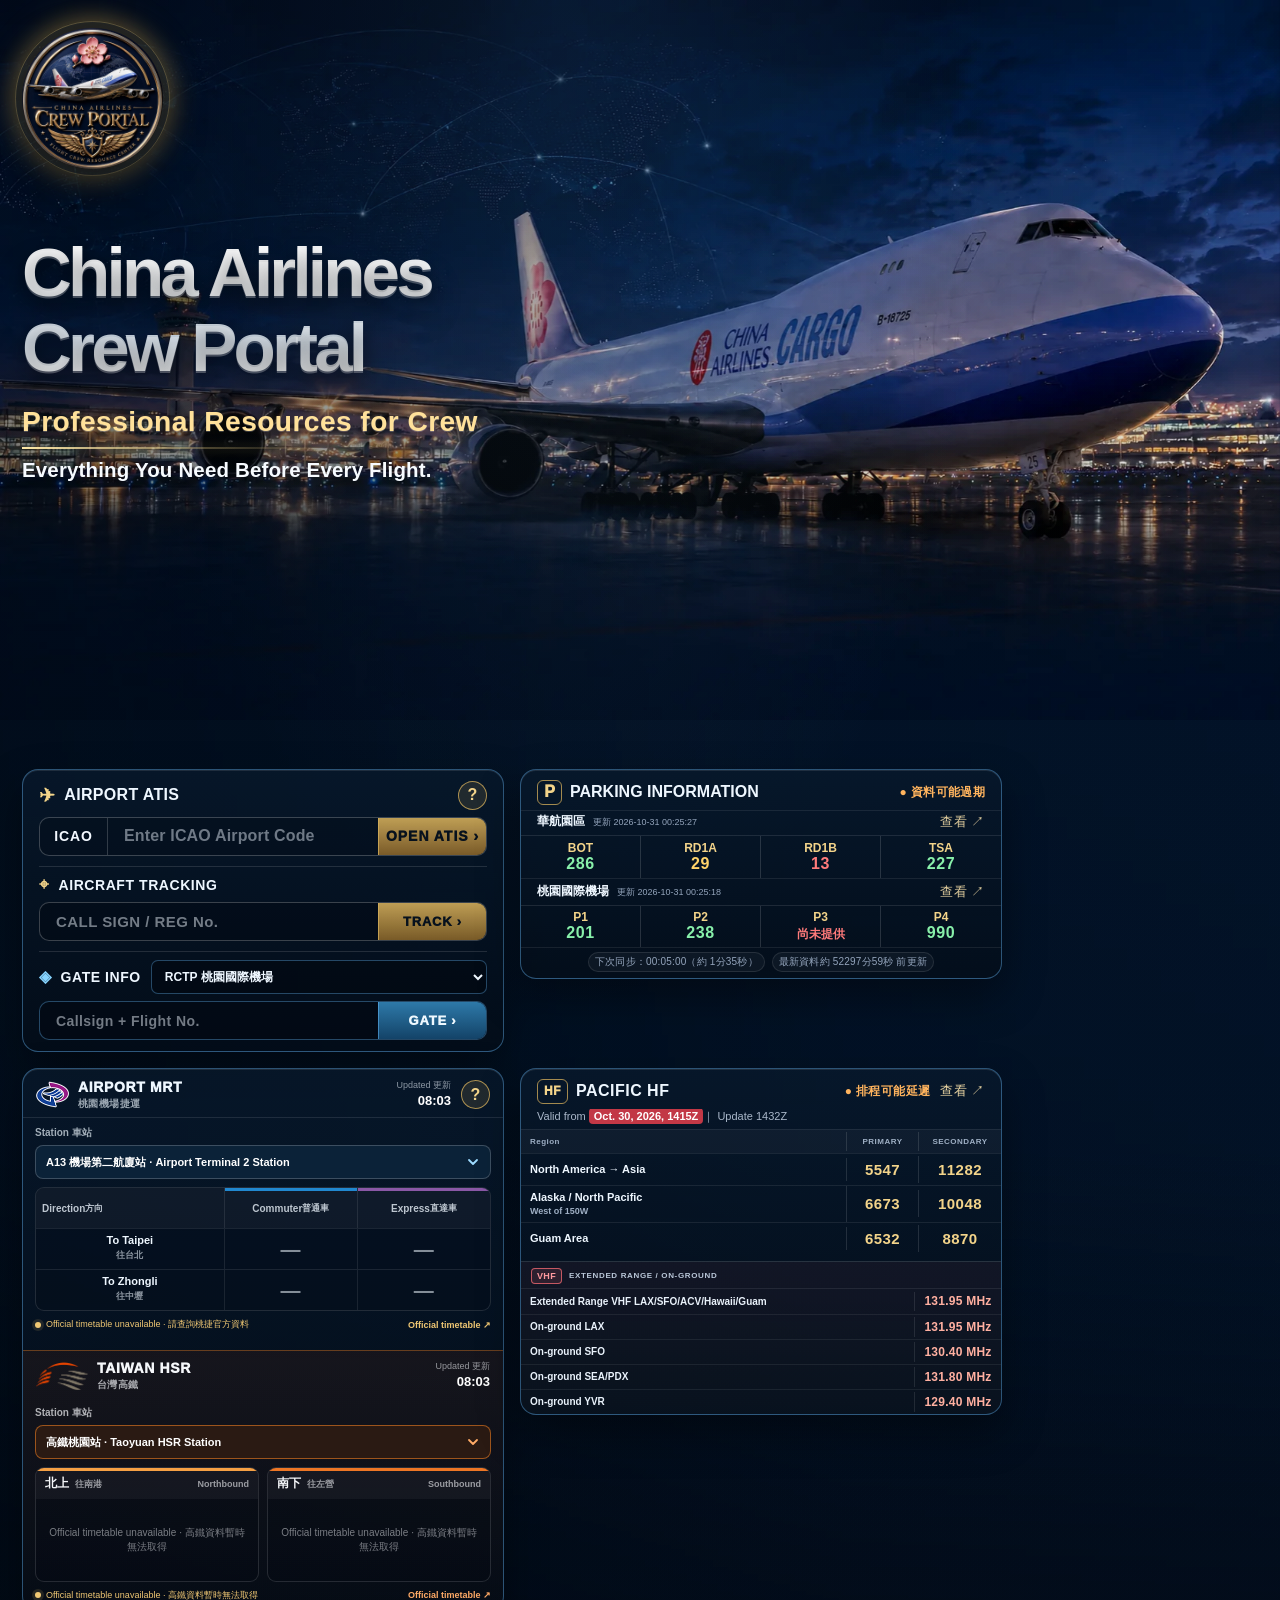
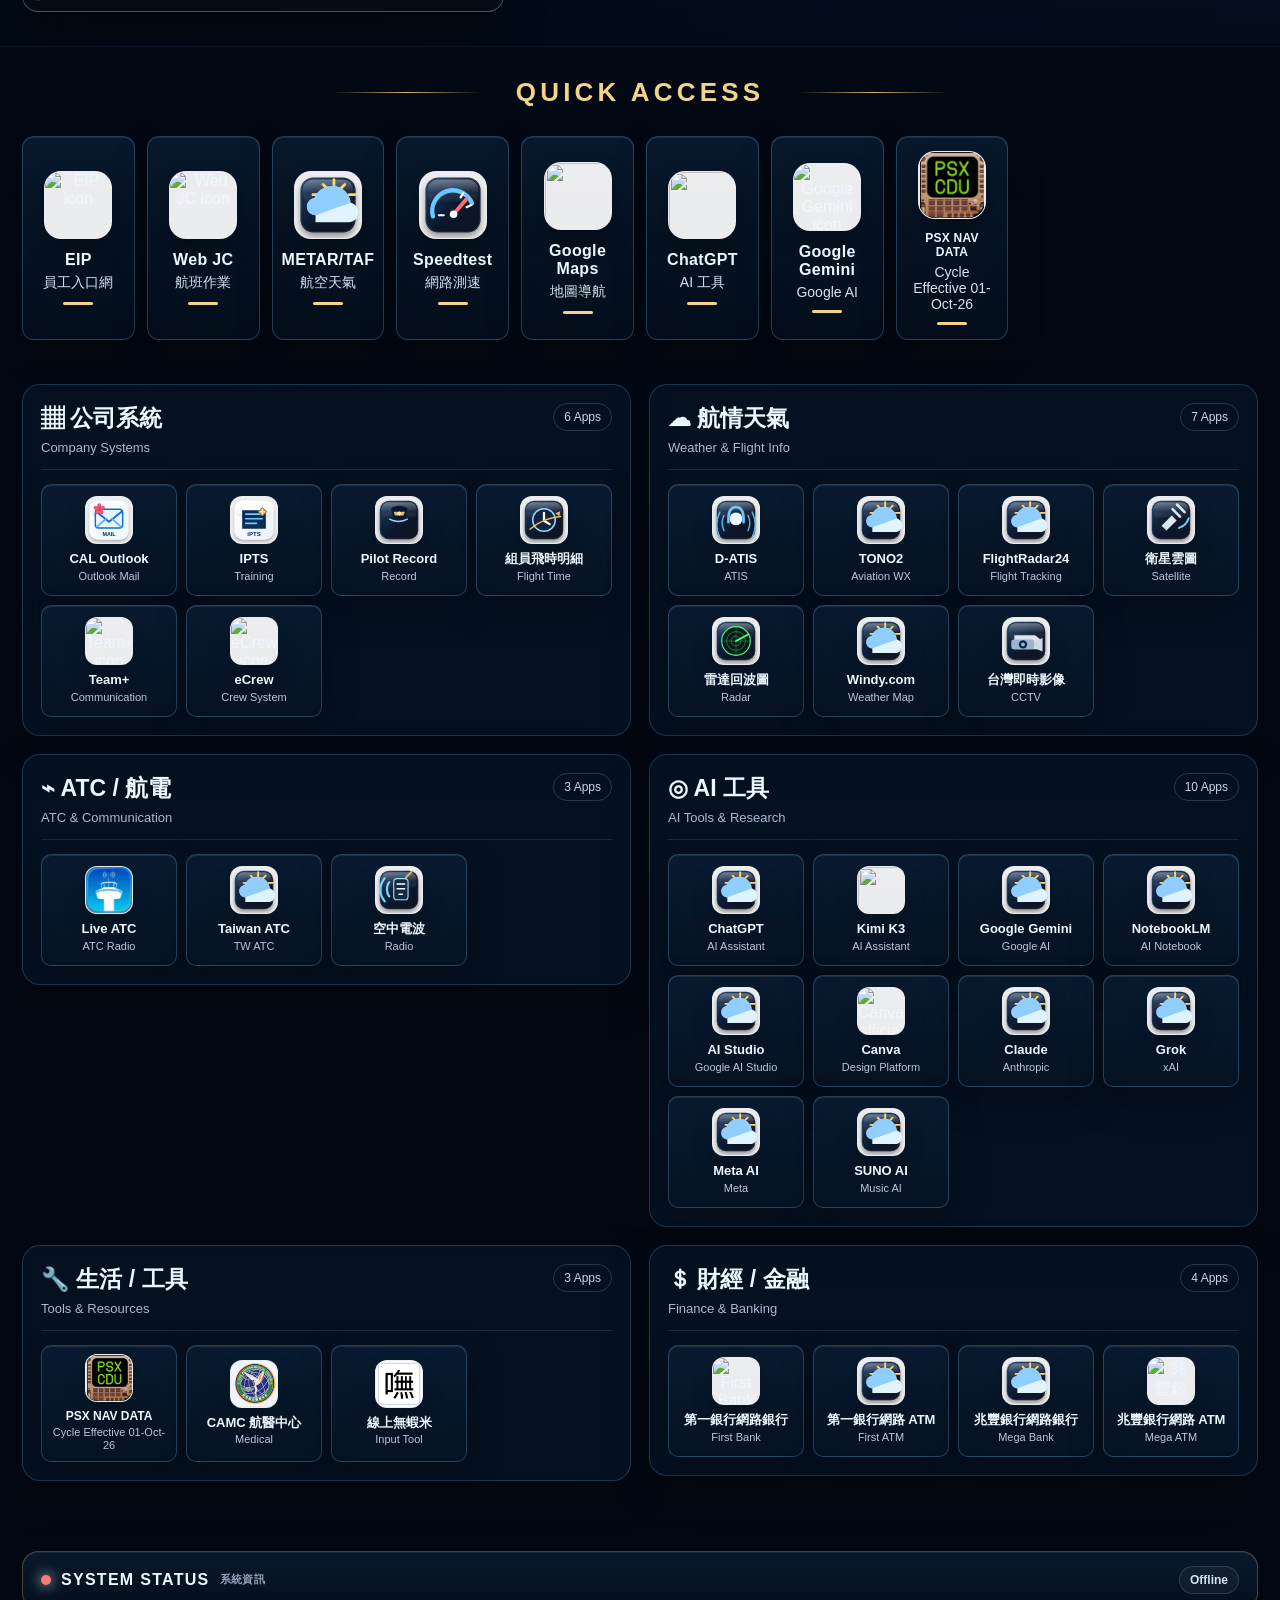
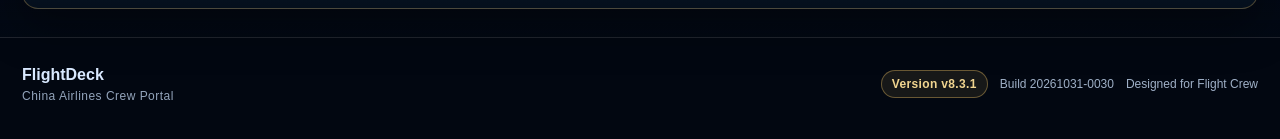
==== index.html @ d6fea17c "Restore Taoyuan passenger flight gates" ====
<!DOCTYPE html>

<html lang="zh-Hant">
<head>
<meta charset="utf-8"/>
<meta content="width=device-width, initial-scale=1.0" name="viewport"/>
<title>FlightDeck｜China Airlines Crew Portal</title>
<meta content="FlightDeck - China Airlines flight crew resource portal with quick links, ATIS access, weather, ATC, AI tools, and operational resources." name="description"/>
<link href="images/flightdeck-logo.webp" rel="icon" type="image/png"/>
<script>
  (function(){
    var style = new URLSearchParams(window.location.search).get("heroStyle");
    document.documentElement.dataset.heroStyle = ["1","2","3"].includes(style) ? style : "1";
  }());
</script>
<link href="css/style.css?v=20261031-0030" rel="stylesheet"/>
</head>
<body>
<main id="top">
<section class="hero">
<div aria-hidden="true" class="hero-stage" id="heroStage">
<img alt="" class="hero-slide is-active" decoding="async" fetchpriority="high" src="images/hero.webp?v=20261031-0030"/>
</div>
<a aria-label="China Airlines Crew Portal Home" class="hero-logo-link" href="#top">
<img alt="China Airlines Crew Portal logo" class="hero-logo" src="images/flightdeck-logo.webp"/>
</a>
<div class="shell hero-grid">
<div class="hero-copy">
<h1>China Airlines<br/>Crew Portal</h1>
<div class="gold-line">Professional Resources for Crew</div>
<div class="hero-sub">Everything You Need Before Every Flight.</div>
</div>
<div class="ops-row">
<section aria-label="Airport ATIS quick open" class="glass-panel atis-panel">
<div class="panel-title"><span class="pict">✈</span><span>AIRPORT ATIS</span><button aria-controls="panelHelpDialog" aria-label="Airport ATIS 使用說明 / Help" class="panel-help-button" data-help-panel="atis" title="使用說明 / Help" type="button">?</button></div>
<form class="atis-form" id="atisForm">
<div class="icao-label">ICAO</div>
<input aria-label="ICAO airport code" autocomplete="off" id="atisInput" maxlength="4" placeholder="Enter ICAO Airport Code" type="text"/>
<button class="atis-button" type="submit">OPEN ATIS ›</button>
</form>
<div aria-live="polite" id="atisStatus" role="status"></div>
</section>
<section aria-label="Parking Information" class="glass-panel parking-panel">
<div class="parking-head">
  <div class="parking-title"><span class="parking-icon">P</span><span>PARKING INFORMATION</span></div>
  <div class="parking-meta"><span class="parking-status-dot" id="parkingStatus">● 同步資料</span></div>
</div>
<div class="parking-source-row">
  <div class="parking-source-label"><span>華航園區</span><small>更新 <span id="parkingUpdateTime">--</span></small></div>
  <a class="parking-open" href="http://1.34.202.50:9130/huahang_spaces.html" rel="noopener noreferrer" target="_blank">查看 ↗</a>
</div>
<div class="parking-grid crew-parking-grid"><div class="parking-cell"><b>BOT</b><strong id="parkingBOT">--</strong></div><div class="parking-cell"><b>RD1A</b><strong id="parkingRD1A">--</strong></div><div class="parking-cell"><b>RD1B</b><strong id="parkingRD1B">--</strong></div><div class="parking-cell"><b>TSA</b><strong id="parkingTSA">--</strong></div></div>
<div class="parking-source-row airport-source-row">
  <div class="parking-source-label"><span>桃園國際機場</span><small>更新 <span id="airportParkingUpdateTime">--</span></small></div>
  <a class="parking-open" href="https://www.taoyuan-airport.com/parking" rel="noopener noreferrer" target="_blank">查看 ↗</a>
</div>
<div class="parking-grid airport-parking-grid">
  <div class="parking-cell"><b>P1</b><strong id="parkingP1">--</strong></div>
  <div class="parking-cell"><b>P2</b><strong id="parkingP2">--</strong></div>
  <div class="parking-cell"><b>P4</b><strong id="parkingP4">--</strong></div>
  <div class="parking-cell parking-note-cell"><b>P3</b><strong id="parkingP3">未提供</strong></div>
</div>
<div class="parking-sync-meta"><span id="parkingNextUpdate">下次同步：--</span><span id="parkingAge">資料年齡：--</span></div>
</section>
<section aria-label="Airport MRT" class="glass-panel mrt-panel">
<div class="mrt-head">
  <div class="mrt-title"><img alt="桃園機場捷運 Logo" class="mrt-mark" src="images/airport-mrt-logo.png"/><span>AIRPORT MRT<small>桃園機場捷運</small></span></div>
  <div class="mrt-head-tools"><div class="mrt-updated"><span>Updated 更新</span><strong id="mrtUpdatedTime">—</strong></div><button aria-controls="panelHelpDialog" aria-label="Airport MRT 使用說明 / Help" class="panel-help-button" data-help-panel="mrt" title="使用說明 / Help" type="button">?</button></div>
</div>
<div class="mrt-station-row">
  <label for="mrtStationSelect">Station 車站</label>
  <select id="mrtStationSelect" aria-label="Select Taoyuan Airport MRT station"></select>
</div>
<div class="mrt-table" role="table" aria-label="Next Airport MRT trains">
  <div class="mrt-row mrt-table-head" role="row">
    <span>Direction<br/><small>方向</small></span>
    <span class="mrt-commuter-head">Commuter<br/><small>普通車</small></span>
    <span class="mrt-express-head">Express<br/><small>直達車</small></span>
  </div>
  <div class="mrt-row" role="row">
    <b>To Taipei<small>往台北</small></b>
    <strong class="mrt-time commuter" id="mrtTaipeiCommuter">--:--</strong>
    <strong class="mrt-time express" id="mrtTaipeiExpress">--:--</strong>
  </div>
  <div class="mrt-row" role="row">
    <b>To Zhongli<small>往中壢</small></b>
    <strong class="mrt-time commuter" id="mrtZhongliCommuter">--:--</strong>
    <strong class="mrt-time express" id="mrtZhongliExpress">--:--</strong>
  </div>
</div>
<div class="mrt-foot"><span id="mrtStatus">Times based on official timetable.</span><a id="mrtOfficialLink" href="https://www.tymetro.com.tw/tymetro-new/en/_pages/travel-guide/timetable-A13" target="_blank" rel="noopener noreferrer">Official timetable ↗</a></div>
<section aria-label="Taiwan High Speed Rail" class="hsr-section">
<div class="hsr-head">
  <div class="hsr-title"><img alt="台灣高鐵 Logo" class="hsr-logo" src="images/taiwan-hsr-logo.png"/><span>TAIWAN HSR<small>台灣高鐵</small></span></div>
  <div class="hsr-updated"><span>Updated 更新</span><strong id="hsrUpdatedTime">—</strong></div>
</div>
<div class="hsr-station-row">
  <label for="hsrStationSelect">Station 車站</label>
  <select id="hsrStationSelect" aria-label="Select Taiwan High Speed Rail station"></select>
</div>
<div class="hsr-direction-grid">
  <section class="hsr-direction-card" aria-label="Northbound trains">
    <div class="hsr-direction-head northbound"><span>北上 <small>往南港</small></span><small>Northbound</small></div>
    <div class="hsr-train-list" id="hsrNorthboundList"></div>
  </section>
  <section class="hsr-direction-card" aria-label="Southbound trains">
    <div class="hsr-direction-head southbound"><span>南下 <small>往左營</small></span><small>Southbound</small></div>
    <div class="hsr-train-list" id="hsrSouthboundList"></div>
  </section>
</div>
<div aria-live="polite" class="hsr-stop-details" id="hsrStopDetails" hidden></div>
<div class="hsr-foot"><span id="hsrStatus">Official timetable · 高鐵官方資料</span><a href="https://www.thsrc.com.tw/ArticleContent/a3b630bb-1066-4352-a1ef-58c7b4e8ef7c" target="_blank" rel="noopener noreferrer">Official timetable ↗</a></div>
</section>
</section>
<section aria-label="Pacific HF 頻率" class="glass-panel arinc-panel">
<div class="arinc-head">
  <div class="arinc-title"><span class="arinc-icon">HF</span><span>PACIFIC HF</span></div>
  <div class="arinc-meta"><span class="arinc-status-dot" id="arincStatus">● 同步資料</span><a class="arinc-open" href="https://radio.arinc.net/pacific/" rel="noopener noreferrer" target="_blank">查看 ↗</a></div>
</div>
<div class="arinc-valid">Valid from <strong id="arincValidFrom">--</strong><span class="arinc-update" id="arincUpdatedAt">｜ Update --</span></div>
<div class="arinc-table" role="table" aria-label="Pacific HF frequency assignments">
  <div class="arinc-row arinc-table-head" role="row"><span>Region</span><span>PRIMARY</span><span>SECONDARY</span></div>
  <div class="arinc-row" role="row"><b>North America → Asia</b><strong id="arincNorthAmericaPrimary">--</strong><strong id="arincNorthAmericaSecondary">--</strong></div>
  <div class="arinc-row" role="row"><b>Alaska / North Pacific<br/><small>West of 150W</small></b><strong id="arincAlaskaPrimary">--</strong><strong id="arincAlaskaSecondary">--</strong></div>
  <div class="arinc-row" role="row"><b>Guam Area</b><strong id="arincGuamPrimary">--</strong><strong id="arincGuamSecondary">--</strong></div>
</div>
<div class="vhf-block" aria-label="VHF frequency assignments">
  <div class="vhf-block-head"><span class="vhf-badge">VHF</span><span>EXTENDED RANGE / ON-GROUND</span></div>
  <div class="vhf-grid" role="table" aria-label="VHF frequency assignments">
    <div class="vhf-row" role="row"><b>Extended Range VHF LAX/SFO/ACV/Hawaii/Guam</b><strong>131.95 MHz</strong></div>
    <div class="vhf-row" role="row"><b>On-ground LAX</b><strong>131.95 MHz</strong></div>
    <div class="vhf-row" role="row"><b>On-ground SFO</b><strong>130.40 MHz</strong></div>
    <div class="vhf-row" role="row"><b>On-ground SEA/PDX</b><strong>131.80 MHz</strong></div>
    <div class="vhf-row" role="row"><b>On-ground YVR</b><strong>129.40 MHz</strong></div>
  </div>
</div>
</section>
</div>
</div>
</section>
<dialog aria-describedby="panelHelpDescription" aria-labelledby="panelHelpTitle" class="panel-help-dialog" id="panelHelpDialog">
  <div class="panel-help-dialog-head">
    <h2 id="panelHelpTitle">使用說明 / How to use</h2>
    <button aria-label="關閉說明 / Close" class="panel-help-close" type="button">×</button>
  </div>
  <div id="panelHelpDescription"></div>
</dialog>
<section aria-label="Quick Access" class="quick-wrap">
<div class="shell"><h2 class="section-title-center">Quick Access</h2><div class="quick-grid">
<a class="quick-card" href="https://eip.china-airlines.com" rel="noopener noreferrer" target="_blank"><img alt="EIP icon" loading="lazy" src="https://s.pilotsglobal.com/img/3/e/7/c/3/3e7c3cb762dec3f648b894cb11e7ad23.svg"/><strong>EIP</strong><span>員工入口網</span><em></em></a><a class="quick-card" href="https://hdqweb02.china-airlines.com/webjc/jcfs/jcfs32.m" rel="noopener noreferrer" target="_blank"><img alt="Web JC icon" loading="lazy" src="https://s.pilotsglobal.com/img/3/e/7/c/3/3e7c3cb762dec3f648b894cb11e7ad23.svg"/><strong>Web JC</strong><span>航班作業</span><em></em></a><a class="quick-card" href="https://aviationweather.gov/data/metar/?id=RCTP,PANC,ELLX,KORD,KDFW&amp;hours=0&amp;include_taf=yes" rel="noopener noreferrer" target="_blank"><img alt="" src="data:image/svg+xml;charset=UTF-8,%3Csvg%20xmlns%3D%22http%3A//www.w3.org/2000/svg%22%20width%3D%22128%22%20height%3D%22128%22%20viewBox%3D%220%200%20122%20122%22%3E%3Cdefs%3E%3ClinearGradient%20id%3D%22bg%22%20x1%3D%220%22%20y1%3D%220%22%20x2%3D%221%22%20y2%3D%221%22%3E%3Cstop%20stop-color%3D%22%23203b61%22/%3E%3Cstop%20offset%3D%22.55%22%20stop-color%3D%22%2308182d%22/%3E%3Cstop%20offset%3D%221%22%20stop-color%3D%22%2307101c%22/%3E%3C/linearGradient%3E%3ClinearGradient%20id%3D%22gloss%22%20x1%3D%220%22%20y1%3D%220%22%20x2%3D%220%22%20y2%3D%221%22%3E%3Cstop%20stop-color%3D%22%23fff%22%20stop-opacity%3D%22.38%22/%3E%3Cstop%20offset%3D%22.55%22%20stop-color%3D%22%23fff%22%20stop-opacity%3D%22.06%22/%3E%3Cstop%20offset%3D%221%22%20stop-color%3D%22%23000%22%20stop-opacity%3D%22.22%22/%3E%3C/linearGradient%3E%3Cfilter%20id%3D%22s%22%20x%3D%22-20%25%22%20y%3D%22-20%25%22%20width%3D%22140%25%22%20height%3D%22140%25%22%3E%3CfeDropShadow%20dx%3D%220%22%20dy%3D%228%22%20stdDeviation%3D%226%22%20flood-color%3D%22%23000%22%20flood-opacity%3D%22.35%22/%3E%3C/filter%3E%3C/defs%3E%3Crect%20x%3D%2210%22%20y%3D%2210%22%20width%3D%22102%22%20height%3D%22102%22%20rx%3D%2224%22%20fill%3D%22url%28%23bg%29%22%20filter%3D%22url%28%23s%29%22/%3E%3Crect%20x%3D%2214%22%20y%3D%2214%22%20width%3D%2294%22%20height%3D%2245%22%20rx%3D%2219%22%20fill%3D%22url%28%23gloss%29%22/%3E%3Crect%20x%3D%2211%22%20y%3D%2211%22%20width%3D%22100%22%20height%3D%22100%22%20rx%3D%2224%22%20fill%3D%22none%22%20stroke%3D%22%23fff%22%20stroke-opacity%3D%22.22%22/%3E%3Ccircle%20cx%3D%2272%22%20cy%3D%2242%22%20r%3D%2216%22%20fill%3D%22%23ffd66b%22/%3E%3Cpath%20d%3D%22M72%2014v11M72%2059v11M44%2042H33M111%2042h-11M52%2023l8%208M92%2023l-8%208%22%20stroke%3D%22%23ffd66b%22%20stroke-width%3D%225%22%20stroke-linecap%3D%22round%22/%3E%3Cpath%20d%3D%22M38%2080c-9%200-16-7-16-16%200-8%206-15%2014-16%205-13%2018-22%2033-22%2018%200%2032%2013%2034%2031%208%202%2014%209%2014%2018%200%2010-8%2018-18%2018H38z%22%20fill%3D%22%23dff4ff%22/%3E%3Cpath%20d%3D%22M38%2080c-9%200-16-7-16-16%200-8%206-15%2014-16%205-13%2018-22%2033-22%2018%200%2032%2013%2034%2031%22%20fill%3D%22%2362b9ff%22%20opacity%3D%22.62%22/%3E%3C/svg%3E"/><strong>METAR/TAF</strong><span>航空天氣</span><em></em></a><a class="quick-card" href="http://www.speedtest.net/" rel="noopener noreferrer" target="_blank"><img alt="" src="data:image/svg+xml;charset=UTF-8,%3Csvg%20xmlns%3D%22http%3A//www.w3.org/2000/svg%22%20width%3D%22128%22%20height%3D%22128%22%20viewBox%3D%220%200%20122%20122%22%3E%3Cdefs%3E%3ClinearGradient%20id%3D%22bg%22%20x1%3D%220%22%20y1%3D%220%22%20x2%3D%221%22%20y2%3D%221%22%3E%3Cstop%20stop-color%3D%22%23203b61%22/%3E%3Cstop%20offset%3D%22.55%22%20stop-color%3D%22%2308182d%22/%3E%3Cstop%20offset%3D%221%22%20stop-color%3D%22%2307101c%22/%3E%3C/linearGradient%3E%3ClinearGradient%20id%3D%22gloss%22%20x1%3D%220%22%20y1%3D%220%22%20x2%3D%220%22%20y2%3D%221%22%3E%3Cstop%20stop-color%3D%22%23fff%22%20stop-opacity%3D%22.38%22/%3E%3Cstop%20offset%3D%22.55%22%20stop-color%3D%22%23fff%22%20stop-opacity%3D%22.06%22/%3E%3Cstop%20offset%3D%221%22%20stop-color%3D%22%23000%22%20stop-opacity%3D%22.22%22/%3E%3C/linearGradient%3E%3Cfilter%20id%3D%22s%22%20x%3D%22-20%25%22%20y%3D%22-20%25%22%20width%3D%22140%25%22%20height%3D%22140%25%22%3E%3CfeDropShadow%20dx%3D%220%22%20dy%3D%228%22%20stdDeviation%3D%226%22%20flood-color%3D%22%23000%22%20flood-opacity%3D%22.35%22/%3E%3C/filter%3E%3C/defs%3E%3Crect%20x%3D%2210%22%20y%3D%2210%22%20width%3D%22102%22%20height%3D%22102%22%20rx%3D%2224%22%20fill%3D%22url%28%23bg%29%22%20filter%3D%22url%28%23s%29%22/%3E%3Crect%20x%3D%2214%22%20y%3D%2214%22%20width%3D%2294%22%20height%3D%2245%22%20rx%3D%2219%22%20fill%3D%22url%28%23gloss%29%22/%3E%3Crect%20x%3D%2211%22%20y%3D%2211%22%20width%3D%22100%22%20height%3D%22100%22%20rx%3D%2224%22%20fill%3D%22none%22%20stroke%3D%22%23fff%22%20stroke-opacity%3D%22.22%22/%3E%3Cpath%20d%3D%22M24%2082a38%2038%200%200%201%2072-24%22%20stroke%3D%22%2367c9ff%22%20stroke-width%3D%228%22%20fill%3D%22none%22%20stroke-linecap%3D%22round%22/%3E%3Cpath%20d%3D%22M62%2078l24-28%22%20stroke%3D%22%23ff6d72%22%20stroke-width%3D%227%22%20stroke-linecap%3D%22round%22/%3E%3Ccircle%20cx%3D%2262%22%20cy%3D%2278%22%20r%3D%227%22%20fill%3D%22%23fff%22/%3E%3Cpath%20d%3D%22M35%2080h9M80%2039l-5%208M95%2061l-9%204%22%20stroke%3D%22%23fff%22%20stroke-width%3D%224%22%20stroke-linecap%3D%22round%22/%3E%3C/svg%3E"/><strong>Speedtest</strong><span>網路測速</span><em></em></a><a class="quick-card" href="https://maps.google.com.tw/" rel="noopener noreferrer" target="_blank"><img alt="" src="https://www.google.com/s2/favicons?sz=128&amp;domain=google.com"/><strong>Google Maps</strong><span>地圖導航</span><em></em></a><a class="quick-card" href="https://chatgpt.com/" rel="noopener noreferrer" target="_blank"><img alt="" src="https://www.google.com/s2/favicons?sz=128&amp;domain=chatgpt.com"/><strong>ChatGPT</strong><span>AI 工具</span><em></em></a>
<a class="quick-card" href="https://gemini.google.com/" rel="noopener noreferrer" target="_blank"><img alt="Google Gemini icon" loading="lazy" src="https://www.google.com/s2/favicons?sz=128&amp;domain=gemini.google.com"/><strong>Google Gemini</strong><span>Google AI</span><em></em></a><a class="quick-card download-card" download="AIRAC.zip" href="https://drive.google.com/uc?export=download&amp;id=1kRWSt7RKKm6CMBdfHQcU1Cwa_kptd31A"><img alt="PSX NAV DATA" loading="lazy" src="images/PSX_Remote.png"/><strong>PSX NAV DATA</strong><span>Cycle Effective 01-Oct-26</span><em></em></a>
</div></div>
</section>
<div class="shell content">
<div class="category-grid">
<section class="resource-section" id="company"><div class="resource-head"><div><h2>▦ 公司系統</h2><p>Company Systems</p></div><span class="count">6 Apps</span></div><div class="apps"><a aria-label="CAL Outlook" class="app-card" href="https://outlook.com/china-airlines.com" rel="noopener noreferrer" target="_blank">
<img alt="CAL Outlook icon" loading="lazy" src="data:image/svg+xml;charset=UTF-8,%3Csvg%20xmlns%3D%22http%3A%2F%2Fwww.w3.org%2F2000%2Fsvg%22%20width%3D%22256%22%20height%3D%22256%22%20viewBox%3D%220%200%20256%20256%22%3E%0A%3Cdefs%3E%0A%20%20%3ClinearGradient%20id%3D%22bg%22%20x1%3D%220%22%20y1%3D%220%22%20x2%3D%221%22%20y2%3D%221%22%3E%3Cstop%20stop-color%3D%22%23ffffff%22%2F%3E%3Cstop%20offset%3D%221%22%20stop-color%3D%22%23edf6ff%22%2F%3E%3C%2FlinearGradient%3E%0A%20%20%3Cfilter%20id%3D%22shadow%22%20x%3D%22-20%25%22%20y%3D%22-20%25%22%20width%3D%22140%25%22%20height%3D%22140%25%22%3E%3CfeDropShadow%20dx%3D%220%22%20dy%3D%2212%22%20stdDeviation%3D%2210%22%20flood-color%3D%22%23000%22%20flood-opacity%3D%22.25%22%2F%3E%3C%2Ffilter%3E%0A%20%20%3ClinearGradient%20id%3D%22shine%22%20x1%3D%220%22%20y1%3D%220%22%20x2%3D%220%22%20y2%3D%221%22%3E%3Cstop%20stop-color%3D%22%23fff%22%20stop-opacity%3D%22.75%22%2F%3E%3Cstop%20offset%3D%22.55%22%20stop-color%3D%22%23fff%22%20stop-opacity%3D%22.12%22%2F%3E%3Cstop%20offset%3D%221%22%20stop-color%3D%22%23000%22%20stop-opacity%3D%22.05%22%2F%3E%3C%2FlinearGradient%3E%0A%3C%2Fdefs%3E%0A%3Crect%20x%3D%2220%22%20y%3D%2220%22%20width%3D%22216%22%20height%3D%22216%22%20rx%3D%2246%22%20fill%3D%22url%28%23bg%29%22%20filter%3D%22url%28%23shadow%29%22%2F%3E%0A%3Crect%20x%3D%2227%22%20y%3D%2227%22%20width%3D%22202%22%20height%3D%2288%22%20rx%3D%2238%22%20fill%3D%22url%28%23shine%29%22%2F%3E%0A%3Crect%20x%3D%2222%22%20y%3D%2222%22%20width%3D%22212%22%20height%3D%22212%22%20rx%3D%2246%22%20fill%3D%22none%22%20stroke%3D%22%23ffffff%22%20stroke-opacity%3D%22.75%22%20stroke-width%3D%222%22%2F%3E%0A%3Crect%20x%3D%2252%22%20y%3D%2268%22%20width%3D%22152%22%20height%3D%22104%22%20rx%3D%2218%22%20fill%3D%22%23e8f3ff%22%20stroke%3D%22%230d6ecf%22%20stroke-width%3D%228%22%2F%3E%0A%3Cpath%20d%3D%22M58%2082l70%2056%2070-56%22%20fill%3D%22none%22%20stroke%3D%22%230d6ecf%22%20stroke-width%3D%2210%22%20stroke-linecap%3D%22round%22%20stroke-linejoin%3D%22round%22%2F%3E%0A%3Cpath%20d%3D%22M60%20166l52-46M196%20166l-52-46%22%20stroke%3D%22%2361aaf7%22%20stroke-width%3D%229%22%20stroke-linecap%3D%22round%22%2F%3E%0A%3Cg%20transform%3D%22translate%2874%2067%29%20scale%28.45%29%22%3E%0A%20%20%3Cg%20fill%3D%22%23f05a7b%22%20stroke%3D%22%23c91e45%22%20stroke-width%3D%223%22%3E%0A%20%20%20%20%3Cellipse%20cx%3D%220%22%20cy%3D%22-37%22%20rx%3D%2223%22%20ry%3D%2234%22%2F%3E%0A%20%20%20%20%3Cellipse%20cx%3D%2235%22%20cy%3D%22-11%22%20rx%3D%2223%22%20ry%3D%2234%22%20transform%3D%22rotate%2872%2035%20-11%29%22%2F%3E%0A%20%20%20%20%3Cellipse%20cx%3D%2222%22%20cy%3D%2231%22%20rx%3D%2223%22%20ry%3D%2234%22%20transform%3D%22rotate%28144%2022%2031%29%22%2F%3E%0A%20%20%20%20%3Cellipse%20cx%3D%22-22%22%20cy%3D%2231%22%20rx%3D%2223%22%20ry%3D%2234%22%20transform%3D%22rotate%28216%20-22%2031%29%22%2F%3E%0A%20%20%20%20%3Cellipse%20cx%3D%22-35%22%20cy%3D%22-11%22%20rx%3D%2223%22%20ry%3D%2234%22%20transform%3D%22rotate%28288%20-35%20-11%29%22%2F%3E%0A%20%20%3C%2Fg%3E%0A%20%20%3Ccircle%20r%3D%229%22%20fill%3D%22%23ffd6df%22%20stroke%3D%22%23c91e45%22%20stroke-width%3D%223%22%2F%3E%0A%20%20%3Cg%20stroke%3D%22%23c91e45%22%20stroke-width%3D%224%22%20stroke-linecap%3D%22round%22%3E%3Cpath%20d%3D%22M0%200v-27%22%2F%3E%3Cpath%20d%3D%22M0%200l25-8%22%2F%3E%3Cpath%20d%3D%22M0%200l15%2022%22%2F%3E%3Cpath%20d%3D%22M0%200l-15%2022%22%2F%3E%3Cpath%20d%3D%22M0%200l-25-8%22%2F%3E%3C%2Fg%3E%0A%3C%2Fg%3E%3Ctext%20x%3D%22128%22%20y%3D%22215%22%20text-anchor%3D%22middle%22%20font-family%3D%22Arial%2C%20Noto%20Sans%20TC%2C%20sans-serif%22%20font-size%3D%2230%22%20font-weight%3D%22900%22%20fill%3D%22%230b2d55%22%3EMAIL%3C%2Ftext%3E%0A%3C%2Fsvg%3E"/>
<strong>CAL Outlook</strong><span>Outlook Mail</span>
</a>
<a aria-label="IPTS" class="app-card" href="https://ftc.china-airlines.com/iPTS/index.aspx" rel="noopener noreferrer" target="_blank">
<img alt="IPTS icon" loading="lazy" src="data:image/svg+xml;charset=UTF-8,%3Csvg%20xmlns%3D%22http%3A%2F%2Fwww.w3.org%2F2000%2Fsvg%22%20width%3D%22256%22%20height%3D%22256%22%20viewBox%3D%220%200%20256%20256%22%3E%0A%3Cdefs%3E%0A%20%20%3ClinearGradient%20id%3D%22bg%22%20x1%3D%220%22%20y1%3D%220%22%20x2%3D%221%22%20y2%3D%221%22%3E%3Cstop%20stop-color%3D%22%23ffffff%22%2F%3E%3Cstop%20offset%3D%221%22%20stop-color%3D%22%23eaf1fb%22%2F%3E%3C%2FlinearGradient%3E%0A%20%20%3Cfilter%20id%3D%22shadow%22%20x%3D%22-20%25%22%20y%3D%22-20%25%22%20width%3D%22140%25%22%20height%3D%22140%25%22%3E%3CfeDropShadow%20dx%3D%220%22%20dy%3D%2212%22%20stdDeviation%3D%2210%22%20flood-color%3D%22%23000%22%20flood-opacity%3D%22.25%22%2F%3E%3C%2Ffilter%3E%0A%20%20%3ClinearGradient%20id%3D%22shine%22%20x1%3D%220%22%20y1%3D%220%22%20x2%3D%220%22%20y2%3D%221%22%3E%3Cstop%20stop-color%3D%22%23fff%22%20stop-opacity%3D%22.75%22%2F%3E%3Cstop%20offset%3D%22.55%22%20stop-color%3D%22%23fff%22%20stop-opacity%3D%22.12%22%2F%3E%3Cstop%20offset%3D%221%22%20stop-color%3D%22%23000%22%20stop-opacity%3D%22.05%22%2F%3E%3C%2FlinearGradient%3E%0A%3C%2Fdefs%3E%0A%3Crect%20x%3D%2220%22%20y%3D%2220%22%20width%3D%22216%22%20height%3D%22216%22%20rx%3D%2246%22%20fill%3D%22url%28%23bg%29%22%20filter%3D%22url%28%23shadow%29%22%2F%3E%0A%3Crect%20x%3D%2227%22%20y%3D%2227%22%20width%3D%22202%22%20height%3D%2288%22%20rx%3D%2238%22%20fill%3D%22url%28%23shine%29%22%2F%3E%0A%3Crect%20x%3D%2222%22%20y%3D%2222%22%20width%3D%22212%22%20height%3D%22212%22%20rx%3D%2246%22%20fill%3D%22none%22%20stroke%3D%22%23ffffff%22%20stroke-opacity%3D%22.75%22%20stroke-width%3D%222%22%2F%3E%0A%3Cpath%20d%3D%22M62%2074h132v102H62z%22%20fill%3D%22%230b2d55%22%20rx%3D%2215%22%2F%3E%0A%3Cpath%20d%3D%22M82%2095h92M82%20121h92M82%20147h60%22%20stroke%3D%22%2377c7ff%22%20stroke-width%3D%229%22%20stroke-linecap%3D%22round%22%2F%3E%0A%3Cpath%20d%3D%22M175%2058l24%2024-24%2024-24-24z%22%20fill%3D%22%23d9b35f%22%20stroke%3D%22%23966d18%22%20stroke-width%3D%225%22%2F%3E%0A%3Cpath%20d%3D%22M175%2070v24M163%2082h24%22%20stroke%3D%22%23fff2c7%22%20stroke-width%3D%226%22%20stroke-linecap%3D%22round%22%2F%3E%0A%3Ctext%20x%3D%22128%22%20y%3D%22216%22%20text-anchor%3D%22middle%22%20font-family%3D%22Arial%2C%20Noto%20Sans%20TC%2C%20sans-serif%22%20font-size%3D%2234%22%20font-weight%3D%22900%22%20fill%3D%22%230b2d55%22%3EiPTS%3C%2Ftext%3E%0A%3C%2Fsvg%3E"/>
<strong>IPTS</strong><span>Training</span>
</a>
<a aria-label="Pilot Record" class="app-card" href="https://ocskj.china-airlines.com/live/PilotFlyingRecord/Login.aspx" rel="noopener noreferrer" target="_blank">
<img alt="" loading="lazy" onerror="this.src='data:image/svg+xml;charset=UTF-8,%3Csvg%20xmlns%3D%22http%3A//www.w3.org/2000/svg%22%20width%3D%22128%22%20height%3D%22128%22%20viewBox%3D%220%200%20122%20122%22%3E%3Cdefs%3E%3ClinearGradient%20id%3D%22bg%22%20x1%3D%220%22%20y1%3D%220%22%20x2%3D%221%22%20y2%3D%221%22%3E%3Cstop%20stop-color%3D%22%23203b61%22/%3E%3Cstop%20offset%3D%22.55%22%20stop-color%3D%22%2308182d%22/%3E%3Cstop%20offset%3D%221%22%20stop-color%3D%22%2307101c%22/%3E%3C/linearGradient%3E%3ClinearGradient%20id%3D%22gloss%22%20x1%3D%220%22%20y1%3D%220%22%20x2%3D%220%22%20y2%3D%221%22%3E%3Cstop%20stop-color%3D%22%23fff%22%20stop-opacity%3D%22.38%22/%3E%3Cstop%20offset%3D%22.55%22%20stop-color%3D%22%23fff%22%20stop-opacity%3D%22.06%22/%3E%3Cstop%20offset%3D%221%22%20stop-color%3D%22%23000%22%20stop-opacity%3D%22.22%22/%3E%3C/linearGradient%3E%3Cfilter%20id%3D%22s%22%20x%3D%22-20%25%22%20y%3D%22-20%25%22%20width%3D%22140%25%22%20height%3D%22140%25%22%3E%3CfeDropShadow%20dx%3D%220%22%20dy%3D%228%22%20stdDeviation%3D%226%22%20flood-color%3D%22%23000%22%20flood-opacity%3D%22.35%22/%3E%3C/filter%3E%3C/defs%3E%3Crect%20x%3D%2210%22%20y%3D%2210%22%20width%3D%22102%22%20height%3D%22102%22%20rx%3D%2224%22%20fill%3D%22url%28%23bg%29%22%20filter%3D%22url%28%23s%29%22/%3E%3Crect%20x%3D%2214%22%20y%3D%2214%22%20width%3D%2294%22%20height%3D%2245%22%20rx%3D%2219%22%20fill%3D%22url%28%23gloss%29%22/%3E%3Crect%20x%3D%2211%22%20y%3D%2211%22%20width%3D%22100%22%20height%3D%22100%22%20rx%3D%2224%22%20fill%3D%22none%22%20stroke%3D%22%23fff%22%20stroke-opacity%3D%22.22%22/%3E%3Ccircle%20cx%3D%2272%22%20cy%3D%2242%22%20r%3D%2216%22%20fill%3D%22%23ffd66b%22/%3E%3Cpath%20d%3D%22M72%2014v11M72%2059v11M44%2042H33M111%2042h-11M52%2023l8%208M92%2023l-8%208%22%20stroke%3D%22%23ffd66b%22%20stroke-width%3D%225%22%20stroke-linecap%3D%22round%22/%3E%3Cpath%20d%3D%22M38%2080c-9%200-16-7-16-16%200-8%206-15%2014-16%205-13%2018-22%2033-22%2018%200%2032%2013%2034%2031%208%202%2014%209%2014%2018%200%2010-8%2018-18%2018H38z%22%20fill%3D%22%23dff4ff%22/%3E%3Cpath%20d%3D%22M38%2080c-9%200-16-7-16-16%200-8%206-15%2014-16%205-13%2018-22%2033-22%2018%200%2032%2013%2034%2031%22%20fill%3D%22%2362b9ff%22%20opacity%3D%22.62%22/%3E%3C/svg%3E'" src="data:image/svg+xml;charset=UTF-8,%3Csvg%20xmlns%3D%22http%3A//www.w3.org/2000/svg%22%20width%3D%22128%22%20height%3D%22128%22%20viewBox%3D%220%200%20122%20122%22%3E%3Cdefs%3E%3ClinearGradient%20id%3D%22bg%22%20x1%3D%220%22%20y1%3D%220%22%20x2%3D%221%22%20y2%3D%221%22%3E%3Cstop%20stop-color%3D%22%23203b61%22/%3E%3Cstop%20offset%3D%22.55%22%20stop-color%3D%22%2308182d%22/%3E%3Cstop%20offset%3D%221%22%20stop-color%3D%22%2307101c%22/%3E%3C/linearGradient%3E%3ClinearGradient%20id%3D%22gloss%22%20x1%3D%220%22%20y1%3D%220%22%20x2%3D%220%22%20y2%3D%221%22%3E%3Cstop%20stop-color%3D%22%23fff%22%20stop-opacity%3D%22.38%22/%3E%3Cstop%20offset%3D%22.55%22%20stop-color%3D%22%23fff%22%20stop-opacity%3D%22.06%22/%3E%3Cstop%20offset%3D%221%22%20stop-color%3D%22%23000%22%20stop-opacity%3D%22.22%22/%3E%3C/linearGradient%3E%3Cfilter%20id%3D%22s%22%20x%3D%22-20%25%22%20y%3D%22-20%25%22%20width%3D%22140%25%22%20height%3D%22140%25%22%3E%3CfeDropShadow%20dx%3D%220%22%20dy%3D%228%22%20stdDeviation%3D%226%22%20flood-color%3D%22%23000%22%20flood-opacity%3D%22.35%22/%3E%3C/filter%3E%3C/defs%3E%3Crect%20x%3D%2210%22%20y%3D%2210%22%20width%3D%22102%22%20height%3D%22102%22%20rx%3D%2224%22%20fill%3D%22url%28%23bg%29%22%20filter%3D%22url%28%23s%29%22/%3E%3Crect%20x%3D%2214%22%20y%3D%2214%22%20width%3D%2294%22%20height%3D%2245%22%20rx%3D%2219%22%20fill%3D%22url%28%23gloss%29%22/%3E%3Crect%20x%3D%2211%22%20y%3D%2211%22%20width%3D%22100%22%20height%3D%22100%22%20rx%3D%2224%22%20fill%3D%22none%22%20stroke%3D%22%23fff%22%20stroke-opacity%3D%22.22%22/%3E%3Cpath%20d%3D%22M40%2031c10-10%2034-10%2044%200l-6%2024H46z%22%20fill%3D%22%230b1830%22/%3E%3Cpath%20d%3D%22M47%2039h30l-4%2010H50z%22%20fill%3D%22%23e9b957%22/%3E%3Cpath%20d%3D%22M56%2044l6-6%206%206-6%206z%22%20fill%3D%22%23fff6c8%22/%3E%3Cpath%20d%3D%22M36%2059c12%208%2035%208%2047%200%22%20stroke%3D%22%2396d2ff%22%20stroke-width%3D%224%22%20fill%3D%22none%22%20stroke-linecap%3D%22round%22/%3E%3C/svg%3E"/>
<strong>Pilot Record</strong><span>Record</span>
</a>
<a aria-label="組員飛時明細" class="app-card" href="https://ocskj.china-airlines.com/live/CrewMail/FlightTimeScheduleLogin.aspx" rel="noopener noreferrer" target="_blank">
<img alt="" loading="lazy" onerror="this.src='data:image/svg+xml;charset=UTF-8,%3Csvg%20xmlns%3D%22http%3A//www.w3.org/2000/svg%22%20width%3D%22128%22%20height%3D%22128%22%20viewBox%3D%220%200%20122%20122%22%3E%3Cdefs%3E%3ClinearGradient%20id%3D%22bg%22%20x1%3D%220%22%20y1%3D%220%22%20x2%3D%221%22%20y2%3D%221%22%3E%3Cstop%20stop-color%3D%22%23203b61%22/%3E%3Cstop%20offset%3D%22.55%22%20stop-color%3D%22%2308182d%22/%3E%3Cstop%20offset%3D%221%22%20stop-color%3D%22%2307101c%22/%3E%3C/linearGradient%3E%3ClinearGradient%20id%3D%22gloss%22%20x1%3D%220%22%20y1%3D%220%22%20x2%3D%220%22%20y2%3D%221%22%3E%3Cstop%20stop-color%3D%22%23fff%22%20stop-opacity%3D%22.38%22/%3E%3Cstop%20offset%3D%22.55%22%20stop-color%3D%22%23fff%22%20stop-opacity%3D%22.06%22/%3E%3Cstop%20offset%3D%221%22%20stop-color%3D%22%23000%22%20stop-opacity%3D%22.22%22/%3E%3C/linearGradient%3E%3Cfilter%20id%3D%22s%22%20x%3D%22-20%25%22%20y%3D%22-20%25%22%20width%3D%22140%25%22%20height%3D%22140%25%22%3E%3CfeDropShadow%20dx%3D%220%22%20dy%3D%228%22%20stdDeviation%3D%226%22%20flood-color%3D%22%23000%22%20flood-opacity%3D%22.35%22/%3E%3C/filter%3E%3C/defs%3E%3Crect%20x%3D%2210%22%20y%3D%2210%22%20width%3D%22102%22%20height%3D%22102%22%20rx%3D%2224%22%20fill%3D%22url%28%23bg%29%22%20filter%3D%22url%28%23s%29%22/%3E%3Crect%20x%3D%2214%22%20y%3D%2214%22%20width%3D%2294%22%20height%3D%2245%22%20rx%3D%2219%22%20fill%3D%22url%28%23gloss%29%22/%3E%3Crect%20x%3D%2211%22%20y%3D%2211%22%20width%3D%22100%22%20height%3D%22100%22%20rx%3D%2224%22%20fill%3D%22none%22%20stroke%3D%22%23fff%22%20stroke-opacity%3D%22.22%22/%3E%3Ccircle%20cx%3D%2272%22%20cy%3D%2242%22%20r%3D%2216%22%20fill%3D%22%23ffd66b%22/%3E%3Cpath%20d%3D%22M72%2014v11M72%2059v11M44%2042H33M111%2042h-11M52%2023l8%208M92%2023l-8%208%22%20stroke%3D%22%23ffd66b%22%20stroke-width%3D%225%22%20stroke-linecap%3D%22round%22/%3E%3Cpath%20d%3D%22M38%2080c-9%200-16-7-16-16%200-8%206-15%2014-16%205-13%2018-22%2033-22%2018%200%2032%2013%2034%2031%208%202%2014%209%2014%2018%200%2010-8%2018-18%2018H38z%22%20fill%3D%22%23dff4ff%22/%3E%3Cpath%20d%3D%22M38%2080c-9%200-16-7-16-16%200-8%206-15%2014-16%205-13%2018-22%2033-22%2018%200%2032%2013%2034%2031%22%20fill%3D%22%2362b9ff%22%20opacity%3D%22.62%22/%3E%3C/svg%3E'" src="data:image/svg+xml;charset=UTF-8,%3Csvg%20xmlns%3D%22http%3A//www.w3.org/2000/svg%22%20width%3D%22128%22%20height%3D%22128%22%20viewBox%3D%220%200%20122%20122%22%3E%3Cdefs%3E%3ClinearGradient%20id%3D%22bg%22%20x1%3D%220%22%20y1%3D%220%22%20x2%3D%221%22%20y2%3D%221%22%3E%3Cstop%20stop-color%3D%22%23203b61%22/%3E%3Cstop%20offset%3D%22.55%22%20stop-color%3D%22%2308182d%22/%3E%3Cstop%20offset%3D%221%22%20stop-color%3D%22%2307101c%22/%3E%3C/linearGradient%3E%3ClinearGradient%20id%3D%22gloss%22%20x1%3D%220%22%20y1%3D%220%22%20x2%3D%220%22%20y2%3D%221%22%3E%3Cstop%20stop-color%3D%22%23fff%22%20stop-opacity%3D%22.38%22/%3E%3Cstop%20offset%3D%22.55%22%20stop-color%3D%22%23fff%22%20stop-opacity%3D%22.06%22/%3E%3Cstop%20offset%3D%221%22%20stop-color%3D%22%23000%22%20stop-opacity%3D%22.22%22/%3E%3C/linearGradient%3E%3Cfilter%20id%3D%22s%22%20x%3D%22-20%25%22%20y%3D%22-20%25%22%20width%3D%22140%25%22%20height%3D%22140%25%22%3E%3CfeDropShadow%20dx%3D%220%22%20dy%3D%228%22%20stdDeviation%3D%226%22%20flood-color%3D%22%23000%22%20flood-opacity%3D%22.35%22/%3E%3C/filter%3E%3C/defs%3E%3Crect%20x%3D%2210%22%20y%3D%2210%22%20width%3D%22102%22%20height%3D%22102%22%20rx%3D%2224%22%20fill%3D%22url%28%23bg%29%22%20filter%3D%22url%28%23s%29%22/%3E%3Crect%20x%3D%2214%22%20y%3D%2214%22%20width%3D%2294%22%20height%3D%2245%22%20rx%3D%2219%22%20fill%3D%22url%28%23gloss%29%22/%3E%3Crect%20x%3D%2211%22%20y%3D%2211%22%20width%3D%22100%22%20height%3D%22100%22%20rx%3D%2224%22%20fill%3D%22none%22%20stroke%3D%22%23fff%22%20stroke-opacity%3D%22.22%22/%3E%3Ccircle%20cx%3D%2261%22%20cy%3D%2261%22%20r%3D%2230%22%20fill%3D%22%23102440%22%20stroke%3D%22%2395d6ff%22%20stroke-width%3D%224%22/%3E%3Cpath%20d%3D%22M61%2042v21l15%209%22%20stroke%3D%22%23fff%22%20stroke-width%3D%226%22%20stroke-linecap%3D%22round%22%20fill%3D%22none%22/%3E%3Cpath%20d%3D%22M24%2085c25-20%2049-31%2081-33%22%20stroke%3D%22%23e9b957%22%20stroke-width%3D%224%22%20fill%3D%22none%22%20stroke-linecap%3D%22round%22/%3E%3Cpath%20d%3D%22M91%2043l13-5-2%2013z%22%20fill%3D%22%23e9b957%22/%3E%3C/svg%3E"/>
<strong>組員飛時明細</strong><span>Flight Time</span>
</a>
<a aria-label="Team+" class="app-card" href="https://eim.china-airlines.com/" rel="noopener noreferrer" target="_blank">
<img alt="Team+ icon" loading="lazy" src="https://play-lh.googleusercontent.com/k9kO8i-Sfv0bQb5kx98K0-HIFln7GPpt8RCi813i65VylDmmXdDJ-rir0c9bbWPV0TpMLX_tfP6A-mM3df8JbA"/>
<strong>Team+</strong><span>Communication</span>
</a>
<a aria-label="eCrew" class="app-card" href="https://ecrew.china-airlines.com/eCrew" rel="noopener noreferrer" target="_blank">
<img alt="eCrew icon" loading="lazy" src="https://cdn.aptoide.com/imgs/a/c/c/acc7b4cdf26a0dfbe7acfe9b95b7904e_icon.png"/>
<strong>eCrew</strong><span>Crew System</span>
</a></div></section>
<section class="resource-section" id="weather"><div class="resource-head"><div><h2>☁ 航情天氣</h2><p>Weather &amp; Flight Info</p></div><span class="count">7 Apps</span></div><div class="apps"><a aria-label="D-ATIS" class="app-card" href="https://info.coffeeteaorme.vip/Public-D-ATIS/RCTP" rel="noopener noreferrer" target="_blank">
<img alt="" loading="lazy" onerror="this.src='data:image/svg+xml;charset=UTF-8,%3Csvg%20xmlns%3D%22http%3A//www.w3.org/2000/svg%22%20width%3D%22128%22%20height%3D%22128%22%20viewBox%3D%220%200%20122%20122%22%3E%3Cdefs%3E%3ClinearGradient%20id%3D%22bg%22%20x1%3D%220%22%20y1%3D%220%22%20x2%3D%221%22%20y2%3D%221%22%3E%3Cstop%20stop-color%3D%22%23203b61%22/%3E%3Cstop%20offset%3D%22.55%22%20stop-color%3D%22%2308182d%22/%3E%3Cstop%20offset%3D%221%22%20stop-color%3D%22%2307101c%22/%3E%3C/linearGradient%3E%3ClinearGradient%20id%3D%22gloss%22%20x1%3D%220%22%20y1%3D%220%22%20x2%3D%220%22%20y2%3D%221%22%3E%3Cstop%20stop-color%3D%22%23fff%22%20stop-opacity%3D%22.38%22/%3E%3Cstop%20offset%3D%22.55%22%20stop-color%3D%22%23fff%22%20stop-opacity%3D%22.06%22/%3E%3Cstop%20offset%3D%221%22%20stop-color%3D%22%23000%22%20stop-opacity%3D%22.22%22/%3E%3C/linearGradient%3E%3Cfilter%20id%3D%22s%22%20x%3D%22-20%25%22%20y%3D%22-20%25%22%20width%3D%22140%25%22%20height%3D%22140%25%22%3E%3CfeDropShadow%20dx%3D%220%22%20dy%3D%228%22%20stdDeviation%3D%226%22%20flood-color%3D%22%23000%22%20flood-opacity%3D%22.35%22/%3E%3C/filter%3E%3C/defs%3E%3Crect%20x%3D%2210%22%20y%3D%2210%22%20width%3D%22102%22%20height%3D%22102%22%20rx%3D%2224%22%20fill%3D%22url%28%23bg%29%22%20filter%3D%22url%28%23s%29%22/%3E%3Crect%20x%3D%2214%22%20y%3D%2214%22%20width%3D%2294%22%20height%3D%2245%22%20rx%3D%2219%22%20fill%3D%22url%28%23gloss%29%22/%3E%3Crect%20x%3D%2211%22%20y%3D%2211%22%20width%3D%22100%22%20height%3D%22100%22%20rx%3D%2224%22%20fill%3D%22none%22%20stroke%3D%22%23fff%22%20stroke-opacity%3D%22.22%22/%3E%3Ccircle%20cx%3D%2272%22%20cy%3D%2242%22%20r%3D%2216%22%20fill%3D%22%23ffd66b%22/%3E%3Cpath%20d%3D%22M72%2014v11M72%2059v11M44%2042H33M111%2042h-11M52%2023l8%208M92%2023l-8%208%22%20stroke%3D%22%23ffd66b%22%20stroke-width%3D%225%22%20stroke-linecap%3D%22round%22/%3E%3Cpath%20d%3D%22M38%2080c-9%200-16-7-16-16%200-8%206-15%2014-16%205-13%2018-22%2033-22%2018%200%2032%2013%2034%2031%208%202%2014%209%2014%2018%200%2010-8%2018-18%2018H38z%22%20fill%3D%22%23dff4ff%22/%3E%3Cpath%20d%3D%22M38%2080c-9%200-16-7-16-16%200-8%206-15%2014-16%205-13%2018-22%2033-22%2018%200%2032%2013%2034%2031%22%20fill%3D%22%2362b9ff%22%20opacity%3D%22.62%22/%3E%3C/svg%3E'" src="data:image/svg+xml;charset=UTF-8,%3Csvg%20xmlns%3D%22http%3A//www.w3.org/2000/svg%22%20width%3D%22128%22%20height%3D%22128%22%20viewBox%3D%220%200%20122%20122%22%3E%3Cdefs%3E%3ClinearGradient%20id%3D%22bg%22%20x1%3D%220%22%20y1%3D%220%22%20x2%3D%221%22%20y2%3D%221%22%3E%3Cstop%20stop-color%3D%22%23203b61%22/%3E%3Cstop%20offset%3D%22.55%22%20stop-color%3D%22%2308182d%22/%3E%3Cstop%20offset%3D%221%22%20stop-color%3D%22%2307101c%22/%3E%3C/linearGradient%3E%3ClinearGradient%20id%3D%22gloss%22%20x1%3D%220%22%20y1%3D%220%22%20x2%3D%220%22%20y2%3D%221%22%3E%3Cstop%20stop-color%3D%22%23fff%22%20stop-opacity%3D%22.38%22/%3E%3Cstop%20offset%3D%22.55%22%20stop-color%3D%22%23fff%22%20stop-opacity%3D%22.06%22/%3E%3Cstop%20offset%3D%221%22%20stop-color%3D%22%23000%22%20stop-opacity%3D%22.22%22/%3E%3C/linearGradient%3E%3Cfilter%20id%3D%22s%22%20x%3D%22-20%25%22%20y%3D%22-20%25%22%20width%3D%22140%25%22%20height%3D%22140%25%22%3E%3CfeDropShadow%20dx%3D%220%22%20dy%3D%228%22%20stdDeviation%3D%226%22%20flood-color%3D%22%23000%22%20flood-opacity%3D%22.35%22/%3E%3C/filter%3E%3C/defs%3E%3Crect%20x%3D%2210%22%20y%3D%2210%22%20width%3D%22102%22%20height%3D%22102%22%20rx%3D%2224%22%20fill%3D%22url%28%23bg%29%22%20filter%3D%22url%28%23s%29%22/%3E%3Crect%20x%3D%2214%22%20y%3D%2214%22%20width%3D%2294%22%20height%3D%2245%22%20rx%3D%2219%22%20fill%3D%22url%28%23gloss%29%22/%3E%3Crect%20x%3D%2211%22%20y%3D%2211%22%20width%3D%22100%22%20height%3D%22100%22%20rx%3D%2224%22%20fill%3D%22none%22%20stroke%3D%22%23fff%22%20stroke-opacity%3D%22.22%22/%3E%3Cpath%20d%3D%22M61%2075a17%2017%200%201%200%200-34%2017%2017%200%200%200%200%2034z%22%20fill%3D%22%23eaf7ff%22/%3E%3Cpath%20d%3D%22M41%2067V52c0-14%208-25%2020-25s20%2011%2020%2025v15%22%20stroke%3D%22%2369c6ff%22%20stroke-width%3D%227%22%20fill%3D%22none%22%20stroke-linecap%3D%22round%22/%3E%3Cpath%20d%3D%22M29%2049c-6%2012-6%2027%200%2040M93%2049c6%2012%206%2027%200%2040M18%2040c-10%2021-10%2046%200%2067M104%2040c10%2021%2010%2046%200%2067%22%20stroke%3D%22%2369c6ff%22%20stroke-width%3D%224%22%20fill%3D%22none%22%20stroke-linecap%3D%22round%22%20opacity%3D%22.85%22/%3E%3C/svg%3E"/>
<strong>D-ATIS</strong><span>ATIS</span>
</a>
<a aria-label="TONO2" class="app-card" href="https://www.tono2.net/" rel="noopener noreferrer" target="_blank">
<img alt="" loading="lazy" onerror="this.src='data:image/svg+xml;charset=UTF-8,%3Csvg%20xmlns%3D%22http%3A//www.w3.org/2000/svg%22%20width%3D%22128%22%20height%3D%22128%22%20viewBox%3D%220%200%20122%20122%22%3E%3Cdefs%3E%3ClinearGradient%20id%3D%22bg%22%20x1%3D%220%22%20y1%3D%220%22%20x2%3D%221%22%20y2%3D%221%22%3E%3Cstop%20stop-color%3D%22%23203b61%22/%3E%3Cstop%20offset%3D%22.55%22%20stop-color%3D%22%2308182d%22/%3E%3Cstop%20offset%3D%221%22%20stop-color%3D%22%2307101c%22/%3E%3C/linearGradient%3E%3ClinearGradient%20id%3D%22gloss%22%20x1%3D%220%22%20y1%3D%220%22%20x2%3D%220%22%20y2%3D%221%22%3E%3Cstop%20stop-color%3D%22%23fff%22%20stop-opacity%3D%22.38%22/%3E%3Cstop%20offset%3D%22.55%22%20stop-color%3D%22%23fff%22%20stop-opacity%3D%22.06%22/%3E%3Cstop%20offset%3D%221%22%20stop-color%3D%22%23000%22%20stop-opacity%3D%22.22%22/%3E%3C/linearGradient%3E%3Cfilter%20id%3D%22s%22%20x%3D%22-20%25%22%20y%3D%22-20%25%22%20width%3D%22140%25%22%20height%3D%22140%25%22%3E%3CfeDropShadow%20dx%3D%220%22%20dy%3D%228%22%20stdDeviation%3D%226%22%20flood-color%3D%22%23000%22%20flood-opacity%3D%22.35%22/%3E%3C/filter%3E%3C/defs%3E%3Crect%20x%3D%2210%22%20y%3D%2210%22%20width%3D%22102%22%20height%3D%22102%22%20rx%3D%2224%22%20fill%3D%22url%28%23bg%29%22%20filter%3D%22url%28%23s%29%22/%3E%3Crect%20x%3D%2214%22%20y%3D%2214%22%20width%3D%2294%22%20height%3D%2245%22%20rx%3D%2219%22%20fill%3D%22url%28%23gloss%29%22/%3E%3Crect%20x%3D%2211%22%20y%3D%2211%22%20width%3D%22100%22%20height%3D%22100%22%20rx%3D%2224%22%20fill%3D%22none%22%20stroke%3D%22%23fff%22%20stroke-opacity%3D%22.22%22/%3E%3Ccircle%20cx%3D%2272%22%20cy%3D%2242%22%20r%3D%2216%22%20fill%3D%22%23ffd66b%22/%3E%3Cpath%20d%3D%22M72%2014v11M72%2059v11M44%2042H33M111%2042h-11M52%2023l8%208M92%2023l-8%208%22%20stroke%3D%22%23ffd66b%22%20stroke-width%3D%225%22%20stroke-linecap%3D%22round%22/%3E%3Cpath%20d%3D%22M38%2080c-9%200-16-7-16-16%200-8%206-15%2014-16%205-13%2018-22%2033-22%2018%200%2032%2013%2034%2031%208%202%2014%209%2014%2018%200%2010-8%2018-18%2018H38z%22%20fill%3D%22%23dff4ff%22/%3E%3Cpath%20d%3D%22M38%2080c-9%200-16-7-16-16%200-8%206-15%2014-16%205-13%2018-22%2033-22%2018%200%2032%2013%2034%2031%22%20fill%3D%22%2362b9ff%22%20opacity%3D%22.62%22/%3E%3C/svg%3E'" src="https://www.google.com/s2/favicons?sz=128&amp;domain=tono2.net"/>
<strong>TONO2</strong><span>Aviation WX</span>
</a>
<a aria-label="FlightRadar24" class="app-card" href="http://www.flightradar24.com/24.83,119.16/6" rel="noopener noreferrer" target="_blank">
<img alt="" loading="lazy" onerror="this.src='data:image/svg+xml;charset=UTF-8,%3Csvg%20xmlns%3D%22http%3A//www.w3.org/2000/svg%22%20width%3D%22128%22%20height%3D%22128%22%20viewBox%3D%220%200%20122%20122%22%3E%3Cdefs%3E%3ClinearGradient%20id%3D%22bg%22%20x1%3D%220%22%20y1%3D%220%22%20x2%3D%221%22%20y2%3D%221%22%3E%3Cstop%20stop-color%3D%22%23203b61%22/%3E%3Cstop%20offset%3D%22.55%22%20stop-color%3D%22%2308182d%22/%3E%3Cstop%20offset%3D%221%22%20stop-color%3D%22%2307101c%22/%3E%3C/linearGradient%3E%3ClinearGradient%20id%3D%22gloss%22%20x1%3D%220%22%20y1%3D%220%22%20x2%3D%220%22%20y2%3D%221%22%3E%3Cstop%20stop-color%3D%22%23fff%22%20stop-opacity%3D%22.38%22/%3E%3Cstop%20offset%3D%22.55%22%20stop-color%3D%22%23fff%22%20stop-opacity%3D%22.06%22/%3E%3Cstop%20offset%3D%221%22%20stop-color%3D%22%23000%22%20stop-opacity%3D%22.22%22/%3E%3C/linearGradient%3E%3Cfilter%20id%3D%22s%22%20x%3D%22-20%25%22%20y%3D%22-20%25%22%20width%3D%22140%25%22%20height%3D%22140%25%22%3E%3CfeDropShadow%20dx%3D%220%22%20dy%3D%228%22%20stdDeviation%3D%226%22%20flood-color%3D%22%23000%22%20flood-opacity%3D%22.35%22/%3E%3C/filter%3E%3C/defs%3E%3Crect%20x%3D%2210%22%20y%3D%2210%22%20width%3D%22102%22%20height%3D%22102%22%20rx%3D%2224%22%20fill%3D%22url%28%23bg%29%22%20filter%3D%22url%28%23s%29%22/%3E%3Crect%20x%3D%2214%22%20y%3D%2214%22%20width%3D%2294%22%20height%3D%2245%22%20rx%3D%2219%22%20fill%3D%22url%28%23gloss%29%22/%3E%3Crect%20x%3D%2211%22%20y%3D%2211%22%20width%3D%22100%22%20height%3D%22100%22%20rx%3D%2224%22%20fill%3D%22none%22%20stroke%3D%22%23fff%22%20stroke-opacity%3D%22.22%22/%3E%3Ccircle%20cx%3D%2272%22%20cy%3D%2242%22%20r%3D%2216%22%20fill%3D%22%23ffd66b%22/%3E%3Cpath%20d%3D%22M72%2014v11M72%2059v11M44%2042H33M111%2042h-11M52%2023l8%208M92%2023l-8%208%22%20stroke%3D%22%23ffd66b%22%20stroke-width%3D%225%22%20stroke-linecap%3D%22round%22/%3E%3Cpath%20d%3D%22M38%2080c-9%200-16-7-16-16%200-8%206-15%2014-16%205-13%2018-22%2033-22%2018%200%2032%2013%2034%2031%208%202%2014%209%2014%2018%200%2010-8%2018-18%2018H38z%22%20fill%3D%22%23dff4ff%22/%3E%3Cpath%20d%3D%22M38%2080c-9%200-16-7-16-16%200-8%206-15%2014-16%205-13%2018-22%2033-22%2018%200%2032%2013%2034%2031%22%20fill%3D%22%2362b9ff%22%20opacity%3D%22.62%22/%3E%3C/svg%3E'" src="https://www.google.com/s2/favicons?sz=128&amp;domain=flightradar24.com"/>
<strong>FlightRadar24</strong><span>Flight Tracking</span>
</a>
<a aria-label="衛星雲圖" class="app-card" href="https://www.cwa.gov.tw/V8/C/W/OBS_Sat.html?Area=1" rel="noopener noreferrer" target="_blank">
<img alt="" loading="lazy" onerror="this.src='data:image/svg+xml;charset=UTF-8,%3Csvg%20xmlns%3D%22http%3A//www.w3.org/2000/svg%22%20width%3D%22128%22%20height%3D%22128%22%20viewBox%3D%220%200%20122%20122%22%3E%3Cdefs%3E%3ClinearGradient%20id%3D%22bg%22%20x1%3D%220%22%20y1%3D%220%22%20x2%3D%221%22%20y2%3D%221%22%3E%3Cstop%20stop-color%3D%22%23203b61%22/%3E%3Cstop%20offset%3D%22.55%22%20stop-color%3D%22%2308182d%22/%3E%3Cstop%20offset%3D%221%22%20stop-color%3D%22%2307101c%22/%3E%3C/linearGradient%3E%3ClinearGradient%20id%3D%22gloss%22%20x1%3D%220%22%20y1%3D%220%22%20x2%3D%220%22%20y2%3D%221%22%3E%3Cstop%20stop-color%3D%22%23fff%22%20stop-opacity%3D%22.38%22/%3E%3Cstop%20offset%3D%22.55%22%20stop-color%3D%22%23fff%22%20stop-opacity%3D%22.06%22/%3E%3Cstop%20offset%3D%221%22%20stop-color%3D%22%23000%22%20stop-opacity%3D%22.22%22/%3E%3C/linearGradient%3E%3Cfilter%20id%3D%22s%22%20x%3D%22-20%25%22%20y%3D%22-20%25%22%20width%3D%22140%25%22%20height%3D%22140%25%22%3E%3CfeDropShadow%20dx%3D%220%22%20dy%3D%228%22%20stdDeviation%3D%226%22%20flood-color%3D%22%23000%22%20flood-opacity%3D%22.35%22/%3E%3C/filter%3E%3C/defs%3E%3Crect%20x%3D%2210%22%20y%3D%2210%22%20width%3D%22102%22%20height%3D%22102%22%20rx%3D%2224%22%20fill%3D%22url%28%23bg%29%22%20filter%3D%22url%28%23s%29%22/%3E%3Crect%20x%3D%2214%22%20y%3D%2214%22%20width%3D%2294%22%20height%3D%2245%22%20rx%3D%2219%22%20fill%3D%22url%28%23gloss%29%22/%3E%3Crect%20x%3D%2211%22%20y%3D%2211%22%20width%3D%22100%22%20height%3D%22100%22%20rx%3D%2224%22%20fill%3D%22none%22%20stroke%3D%22%23fff%22%20stroke-opacity%3D%22.22%22/%3E%3Ccircle%20cx%3D%2272%22%20cy%3D%2242%22%20r%3D%2216%22%20fill%3D%22%23ffd66b%22/%3E%3Cpath%20d%3D%22M72%2014v11M72%2059v11M44%2042H33M111%2042h-11M52%2023l8%208M92%2023l-8%208%22%20stroke%3D%22%23ffd66b%22%20stroke-width%3D%225%22%20stroke-linecap%3D%22round%22/%3E%3Cpath%20d%3D%22M38%2080c-9%200-16-7-16-16%200-8%206-15%2014-16%205-13%2018-22%2033-22%2018%200%2032%2013%2034%2031%208%202%2014%209%2014%2018%200%2010-8%2018-18%2018H38z%22%20fill%3D%22%23dff4ff%22/%3E%3Cpath%20d%3D%22M38%2080c-9%200-16-7-16-16%200-8%206-15%2014-16%205-13%2018-22%2033-22%2018%200%2032%2013%2034%2031%22%20fill%3D%22%2362b9ff%22%20opacity%3D%22.62%22/%3E%3C/svg%3E'" src="data:image/svg+xml;charset=UTF-8,%3Csvg%20xmlns%3D%22http%3A//www.w3.org/2000/svg%22%20width%3D%22128%22%20height%3D%22128%22%20viewBox%3D%220%200%20122%20122%22%3E%3Cdefs%3E%3ClinearGradient%20id%3D%22bg%22%20x1%3D%220%22%20y1%3D%220%22%20x2%3D%221%22%20y2%3D%221%22%3E%3Cstop%20stop-color%3D%22%23203b61%22/%3E%3Cstop%20offset%3D%22.55%22%20stop-color%3D%22%2308182d%22/%3E%3Cstop%20offset%3D%221%22%20stop-color%3D%22%2307101c%22/%3E%3C/linearGradient%3E%3ClinearGradient%20id%3D%22gloss%22%20x1%3D%220%22%20y1%3D%220%22%20x2%3D%220%22%20y2%3D%221%22%3E%3Cstop%20stop-color%3D%22%23fff%22%20stop-opacity%3D%22.38%22/%3E%3Cstop%20offset%3D%22.55%22%20stop-color%3D%22%23fff%22%20stop-opacity%3D%22.06%22/%3E%3Cstop%20offset%3D%221%22%20stop-color%3D%22%23000%22%20stop-opacity%3D%22.22%22/%3E%3C/linearGradient%3E%3Cfilter%20id%3D%22s%22%20x%3D%22-20%25%22%20y%3D%22-20%25%22%20width%3D%22140%25%22%20height%3D%22140%25%22%3E%3CfeDropShadow%20dx%3D%220%22%20dy%3D%228%22%20stdDeviation%3D%226%22%20flood-color%3D%22%23000%22%20flood-opacity%3D%22.35%22/%3E%3C/filter%3E%3C/defs%3E%3Crect%20x%3D%2210%22%20y%3D%2210%22%20width%3D%22102%22%20height%3D%22102%22%20rx%3D%2224%22%20fill%3D%22url%28%23bg%29%22%20filter%3D%22url%28%23s%29%22/%3E%3Crect%20x%3D%2214%22%20y%3D%2214%22%20width%3D%2294%22%20height%3D%2245%22%20rx%3D%2219%22%20fill%3D%22url%28%23gloss%29%22/%3E%3Crect%20x%3D%2211%22%20y%3D%2211%22%20width%3D%22100%22%20height%3D%22100%22%20rx%3D%2224%22%20fill%3D%22none%22%20stroke%3D%22%23fff%22%20stroke-opacity%3D%22.22%22/%3E%3Cpath%20d%3D%22M36%2076l27-27%2013%2013-27%2027z%22%20fill%3D%22%23d9e6f2%22/%3E%3Cpath%20d%3D%22M65%2032l20%2020M77%2020l20%2020%22%20stroke%3D%22%23d9e6f2%22%20stroke-width%3D%227%22%20stroke-linecap%3D%22round%22/%3E%3Cpath%20d%3D%22M82%2082c13-4%2022-13%2026-26%22%20stroke%3D%22%2374d0ff%22%20stroke-width%3D%225%22%20fill%3D%22none%22%20stroke-linecap%3D%22round%22/%3E%3C/svg%3E"/>
<strong>衛星雲圖</strong><span>Satellite</span>
</a>
<a aria-label="雷達回波圖" class="app-card" href="https://www.cwa.gov.tw/V8/C/W/OBS_Radar.html" rel="noopener noreferrer" target="_blank">
<img alt="" loading="lazy" onerror="this.src='data:image/svg+xml;charset=UTF-8,%3Csvg%20xmlns%3D%22http%3A//www.w3.org/2000/svg%22%20width%3D%22128%22%20height%3D%22128%22%20viewBox%3D%220%200%20122%20122%22%3E%3Cdefs%3E%3ClinearGradient%20id%3D%22bg%22%20x1%3D%220%22%20y1%3D%220%22%20x2%3D%221%22%20y2%3D%221%22%3E%3Cstop%20stop-color%3D%22%23203b61%22/%3E%3Cstop%20offset%3D%22.55%22%20stop-color%3D%22%2308182d%22/%3E%3Cstop%20offset%3D%221%22%20stop-color%3D%22%2307101c%22/%3E%3C/linearGradient%3E%3ClinearGradient%20id%3D%22gloss%22%20x1%3D%220%22%20y1%3D%220%22%20x2%3D%220%22%20y2%3D%221%22%3E%3Cstop%20stop-color%3D%22%23fff%22%20stop-opacity%3D%22.38%22/%3E%3Cstop%20offset%3D%22.55%22%20stop-color%3D%22%23fff%22%20stop-opacity%3D%22.06%22/%3E%3Cstop%20offset%3D%221%22%20stop-color%3D%22%23000%22%20stop-opacity%3D%22.22%22/%3E%3C/linearGradient%3E%3Cfilter%20id%3D%22s%22%20x%3D%22-20%25%22%20y%3D%22-20%25%22%20width%3D%22140%25%22%20height%3D%22140%25%22%3E%3CfeDropShadow%20dx%3D%220%22%20dy%3D%228%22%20stdDeviation%3D%226%22%20flood-color%3D%22%23000%22%20flood-opacity%3D%22.35%22/%3E%3C/filter%3E%3C/defs%3E%3Crect%20x%3D%2210%22%20y%3D%2210%22%20width%3D%22102%22%20height%3D%22102%22%20rx%3D%2224%22%20fill%3D%22url%28%23bg%29%22%20filter%3D%22url%28%23s%29%22/%3E%3Crect%20x%3D%2214%22%20y%3D%2214%22%20width%3D%2294%22%20height%3D%2245%22%20rx%3D%2219%22%20fill%3D%22url%28%23gloss%29%22/%3E%3Crect%20x%3D%2211%22%20y%3D%2211%22%20width%3D%22100%22%20height%3D%22100%22%20rx%3D%2224%22%20fill%3D%22none%22%20stroke%3D%22%23fff%22%20stroke-opacity%3D%22.22%22/%3E%3Ccircle%20cx%3D%2272%22%20cy%3D%2242%22%20r%3D%2216%22%20fill%3D%22%23ffd66b%22/%3E%3Cpath%20d%3D%22M72%2014v11M72%2059v11M44%2042H33M111%2042h-11M52%2023l8%208M92%2023l-8%208%22%20stroke%3D%22%23ffd66b%22%20stroke-width%3D%225%22%20stroke-linecap%3D%22round%22/%3E%3Cpath%20d%3D%22M38%2080c-9%200-16-7-16-16%200-8%206-15%2014-16%205-13%2018-22%2033-22%2018%200%2032%2013%2034%2031%208%202%2014%209%2014%2018%200%2010-8%2018-18%2018H38z%22%20fill%3D%22%23dff4ff%22/%3E%3Cpath%20d%3D%22M38%2080c-9%200-16-7-16-16%200-8%206-15%2014-16%205-13%2018-22%2033-22%2018%200%2032%2013%2034%2031%22%20fill%3D%22%2362b9ff%22%20opacity%3D%22.62%22/%3E%3C/svg%3E'" src="data:image/svg+xml;charset=UTF-8,%3Csvg%20xmlns%3D%22http%3A//www.w3.org/2000/svg%22%20width%3D%22128%22%20height%3D%22128%22%20viewBox%3D%220%200%20122%20122%22%3E%3Cdefs%3E%3ClinearGradient%20id%3D%22bg%22%20x1%3D%220%22%20y1%3D%220%22%20x2%3D%221%22%20y2%3D%221%22%3E%3Cstop%20stop-color%3D%22%23203b61%22/%3E%3Cstop%20offset%3D%22.55%22%20stop-color%3D%22%2308182d%22/%3E%3Cstop%20offset%3D%221%22%20stop-color%3D%22%2307101c%22/%3E%3C/linearGradient%3E%3ClinearGradient%20id%3D%22gloss%22%20x1%3D%220%22%20y1%3D%220%22%20x2%3D%220%22%20y2%3D%221%22%3E%3Cstop%20stop-color%3D%22%23fff%22%20stop-opacity%3D%22.38%22/%3E%3Cstop%20offset%3D%22.55%22%20stop-color%3D%22%23fff%22%20stop-opacity%3D%22.06%22/%3E%3Cstop%20offset%3D%221%22%20stop-color%3D%22%23000%22%20stop-opacity%3D%22.22%22/%3E%3C/linearGradient%3E%3Cfilter%20id%3D%22s%22%20x%3D%22-20%25%22%20y%3D%22-20%25%22%20width%3D%22140%25%22%20height%3D%22140%25%22%3E%3CfeDropShadow%20dx%3D%220%22%20dy%3D%228%22%20stdDeviation%3D%226%22%20flood-color%3D%22%23000%22%20flood-opacity%3D%22.35%22/%3E%3C/filter%3E%3C/defs%3E%3Crect%20x%3D%2210%22%20y%3D%2210%22%20width%3D%22102%22%20height%3D%22102%22%20rx%3D%2224%22%20fill%3D%22url%28%23bg%29%22%20filter%3D%22url%28%23s%29%22/%3E%3Crect%20x%3D%2214%22%20y%3D%2214%22%20width%3D%2294%22%20height%3D%2245%22%20rx%3D%2219%22%20fill%3D%22url%28%23gloss%29%22/%3E%3Crect%20x%3D%2211%22%20y%3D%2211%22%20width%3D%22100%22%20height%3D%22100%22%20rx%3D%2224%22%20fill%3D%22none%22%20stroke%3D%22%23fff%22%20stroke-opacity%3D%22.22%22/%3E%3Ccircle%20cx%3D%2261%22%20cy%3D%2261%22%20r%3D%2238%22%20fill%3D%22%23071b16%22%20stroke%3D%22%2349ff8a%22%20stroke-width%3D%223%22/%3E%3Ccircle%20cx%3D%2261%22%20cy%3D%2261%22%20r%3D%2225%22%20fill%3D%22none%22%20stroke%3D%22%2349ff8a%22%20stroke-width%3D%222%22%20opacity%3D%22.5%22/%3E%3Ccircle%20cx%3D%2261%22%20cy%3D%2261%22%20r%3D%2213%22%20fill%3D%22none%22%20stroke%3D%22%2349ff8a%22%20stroke-width%3D%222%22%20opacity%3D%22.5%22/%3E%3Cpath%20d%3D%22M61%2061L94%2043%22%20stroke%3D%22%2349ff8a%22%20stroke-width%3D%225%22%20stroke-linecap%3D%22round%22/%3E%3Cpath%20d%3D%22M61%2022v78M22%2061h78%22%20stroke%3D%22%2349ff8a%22%20stroke-width%3D%221.5%22%20opacity%3D%22.45%22/%3E%3C/svg%3E"/>
<strong>雷達回波圖</strong><span>Radar</span>
</a>
<a aria-label="Windy.com" class="app-card" href="https://www.windyty.com/" rel="noopener noreferrer" target="_blank">
<img alt="" loading="lazy" onerror="this.src='data:image/svg+xml;charset=UTF-8,%3Csvg%20xmlns%3D%22http%3A//www.w3.org/2000/svg%22%20width%3D%22128%22%20height%3D%22128%22%20viewBox%3D%220%200%20122%20122%22%3E%3Cdefs%3E%3ClinearGradient%20id%3D%22bg%22%20x1%3D%220%22%20y1%3D%220%22%20x2%3D%221%22%20y2%3D%221%22%3E%3Cstop%20stop-color%3D%22%23203b61%22/%3E%3Cstop%20offset%3D%22.55%22%20stop-color%3D%22%2308182d%22/%3E%3Cstop%20offset%3D%221%22%20stop-color%3D%22%2307101c%22/%3E%3C/linearGradient%3E%3ClinearGradient%20id%3D%22gloss%22%20x1%3D%220%22%20y1%3D%220%22%20x2%3D%220%22%20y2%3D%221%22%3E%3Cstop%20stop-color%3D%22%23fff%22%20stop-opacity%3D%22.38%22/%3E%3Cstop%20offset%3D%22.55%22%20stop-color%3D%22%23fff%22%20stop-opacity%3D%22.06%22/%3E%3Cstop%20offset%3D%221%22%20stop-color%3D%22%23000%22%20stop-opacity%3D%22.22%22/%3E%3C/linearGradient%3E%3Cfilter%20id%3D%22s%22%20x%3D%22-20%25%22%20y%3D%22-20%25%22%20width%3D%22140%25%22%20height%3D%22140%25%22%3E%3CfeDropShadow%20dx%3D%220%22%20dy%3D%228%22%20stdDeviation%3D%226%22%20flood-color%3D%22%23000%22%20flood-opacity%3D%22.35%22/%3E%3C/filter%3E%3C/defs%3E%3Crect%20x%3D%2210%22%20y%3D%2210%22%20width%3D%22102%22%20height%3D%22102%22%20rx%3D%2224%22%20fill%3D%22url%28%23bg%29%22%20filter%3D%22url%28%23s%29%22/%3E%3Crect%20x%3D%2214%22%20y%3D%2214%22%20width%3D%2294%22%20height%3D%2245%22%20rx%3D%2219%22%20fill%3D%22url%28%23gloss%29%22/%3E%3Crect%20x%3D%2211%22%20y%3D%2211%22%20width%3D%22100%22%20height%3D%22100%22%20rx%3D%2224%22%20fill%3D%22none%22%20stroke%3D%22%23fff%22%20stroke-opacity%3D%22.22%22/%3E%3Ccircle%20cx%3D%2272%22%20cy%3D%2242%22%20r%3D%2216%22%20fill%3D%22%23ffd66b%22/%3E%3Cpath%20d%3D%22M72%2014v11M72%2059v11M44%2042H33M111%2042h-11M52%2023l8%208M92%2023l-8%208%22%20stroke%3D%22%23ffd66b%22%20stroke-width%3D%225%22%20stroke-linecap%3D%22round%22/%3E%3Cpath%20d%3D%22M38%2080c-9%200-16-7-16-16%200-8%206-15%2014-16%205-13%2018-22%2033-22%2018%200%2032%2013%2034%2031%208%202%2014%209%2014%2018%200%2010-8%2018-18%2018H38z%22%20fill%3D%22%23dff4ff%22/%3E%3Cpath%20d%3D%22M38%2080c-9%200-16-7-16-16%200-8%206-15%2014-16%205-13%2018-22%2033-22%2018%200%2032%2013%2034%2031%22%20fill%3D%22%2362b9ff%22%20opacity%3D%22.62%22/%3E%3C/svg%3E'" src="https://www.google.com/s2/favicons?sz=128&amp;domain=windy.com"/>
<strong>Windy.com</strong><span>Weather Map</span>
</a>
<a aria-label="台灣即時影像" class="app-card" href="https://cctv.taskinghouse.com/" rel="noopener noreferrer" target="_blank">
<img alt="" loading="lazy" onerror="this.src='data:image/svg+xml;charset=UTF-8,%3Csvg%20xmlns%3D%22http%3A//www.w3.org/2000/svg%22%20width%3D%22128%22%20height%3D%22128%22%20viewBox%3D%220%200%20122%20122%22%3E%3Cdefs%3E%3ClinearGradient%20id%3D%22bg%22%20x1%3D%220%22%20y1%3D%220%22%20x2%3D%221%22%20y2%3D%221%22%3E%3Cstop%20stop-color%3D%22%23203b61%22/%3E%3Cstop%20offset%3D%22.55%22%20stop-color%3D%22%2308182d%22/%3E%3Cstop%20offset%3D%221%22%20stop-color%3D%22%2307101c%22/%3E%3C/linearGradient%3E%3ClinearGradient%20id%3D%22gloss%22%20x1%3D%220%22%20y1%3D%220%22%20x2%3D%220%22%20y2%3D%221%22%3E%3Cstop%20stop-color%3D%22%23fff%22%20stop-opacity%3D%22.38%22/%3E%3Cstop%20offset%3D%22.55%22%20stop-color%3D%22%23fff%22%20stop-opacity%3D%22.06%22/%3E%3Cstop%20offset%3D%221%22%20stop-color%3D%22%23000%22%20stop-opacity%3D%22.22%22/%3E%3C/linearGradient%3E%3Cfilter%20id%3D%22s%22%20x%3D%22-20%25%22%20y%3D%22-20%25%22%20width%3D%22140%25%22%20height%3D%22140%25%22%3E%3CfeDropShadow%20dx%3D%220%22%20dy%3D%228%22%20stdDeviation%3D%226%22%20flood-color%3D%22%23000%22%20flood-opacity%3D%22.35%22/%3E%3C/filter%3E%3C/defs%3E%3Crect%20x%3D%2210%22%20y%3D%2210%22%20width%3D%22102%22%20height%3D%22102%22%20rx%3D%2224%22%20fill%3D%22url%28%23bg%29%22%20filter%3D%22url%28%23s%29%22/%3E%3Crect%20x%3D%2214%22%20y%3D%2214%22%20width%3D%2294%22%20height%3D%2245%22%20rx%3D%2219%22%20fill%3D%22url%28%23gloss%29%22/%3E%3Crect%20x%3D%2211%22%20y%3D%2211%22%20width%3D%22100%22%20height%3D%22100%22%20rx%3D%2224%22%20fill%3D%22none%22%20stroke%3D%22%23fff%22%20stroke-opacity%3D%22.22%22/%3E%3Ccircle%20cx%3D%2272%22%20cy%3D%2242%22%20r%3D%2216%22%20fill%3D%22%23ffd66b%22/%3E%3Cpath%20d%3D%22M72%2014v11M72%2059v11M44%2042H33M111%2042h-11M52%2023l8%208M92%2023l-8%208%22%20stroke%3D%22%23ffd66b%22%20stroke-width%3D%225%22%20stroke-linecap%3D%22round%22/%3E%3Cpath%20d%3D%22M38%2080c-9%200-16-7-16-16%200-8%206-15%2014-16%205-13%2018-22%2033-22%2018%200%2032%2013%2034%2031%208%202%2014%209%2014%2018%200%2010-8%2018-18%2018H38z%22%20fill%3D%22%23dff4ff%22/%3E%3Cpath%20d%3D%22M38%2080c-9%200-16-7-16-16%200-8%206-15%2014-16%205-13%2018-22%2033-22%2018%200%2032%2013%2034%2031%22%20fill%3D%22%2362b9ff%22%20opacity%3D%22.62%22/%3E%3C/svg%3E'" src="data:image/svg+xml;charset=UTF-8,%3Csvg%20xmlns%3D%22http%3A//www.w3.org/2000/svg%22%20width%3D%22128%22%20height%3D%22128%22%20viewBox%3D%220%200%20122%20122%22%3E%3Cdefs%3E%3ClinearGradient%20id%3D%22bg%22%20x1%3D%220%22%20y1%3D%220%22%20x2%3D%221%22%20y2%3D%221%22%3E%3Cstop%20stop-color%3D%22%23203b61%22/%3E%3Cstop%20offset%3D%22.55%22%20stop-color%3D%22%2308182d%22/%3E%3Cstop%20offset%3D%221%22%20stop-color%3D%22%2307101c%22/%3E%3C/linearGradient%3E%3ClinearGradient%20id%3D%22gloss%22%20x1%3D%220%22%20y1%3D%220%22%20x2%3D%220%22%20y2%3D%221%22%3E%3Cstop%20stop-color%3D%22%23fff%22%20stop-opacity%3D%22.38%22/%3E%3Cstop%20offset%3D%22.55%22%20stop-color%3D%22%23fff%22%20stop-opacity%3D%22.06%22/%3E%3Cstop%20offset%3D%221%22%20stop-color%3D%22%23000%22%20stop-opacity%3D%22.22%22/%3E%3C/linearGradient%3E%3Cfilter%20id%3D%22s%22%20x%3D%22-20%25%22%20y%3D%22-20%25%22%20width%3D%22140%25%22%20height%3D%22140%25%22%3E%3CfeDropShadow%20dx%3D%220%22%20dy%3D%228%22%20stdDeviation%3D%226%22%20flood-color%3D%22%23000%22%20flood-opacity%3D%22.35%22/%3E%3C/filter%3E%3C/defs%3E%3Crect%20x%3D%2210%22%20y%3D%2210%22%20width%3D%22102%22%20height%3D%22102%22%20rx%3D%2224%22%20fill%3D%22url%28%23bg%29%22%20filter%3D%22url%28%23s%29%22/%3E%3Crect%20x%3D%2214%22%20y%3D%2214%22%20width%3D%2294%22%20height%3D%2245%22%20rx%3D%2219%22%20fill%3D%22url%28%23gloss%29%22/%3E%3Crect%20x%3D%2211%22%20y%3D%2211%22%20width%3D%22100%22%20height%3D%22100%22%20rx%3D%2224%22%20fill%3D%22none%22%20stroke%3D%22%23fff%22%20stroke-opacity%3D%22.22%22/%3E%3Cpath%20d%3D%22M30%2046h55l13%2010v27H30z%22%20fill%3D%22%23dbe5ef%22/%3E%3Crect%20x%3D%2222%22%20y%3D%2257%22%20width%3D%2261%22%20height%3D%2226%22%20rx%3D%226%22%20fill%3D%22%239fb3cc%22/%3E%3Ccircle%20cx%3D%2253%22%20cy%3D%2270%22%20r%3D%2211%22%20fill%3D%22%23102440%22/%3E%3Ccircle%20cx%3D%2253%22%20cy%3D%2270%22%20r%3D%225%22%20fill%3D%22%2369c6ff%22/%3E%3Cpath%20d%3D%22M85%2061l20-8v36l-20-8z%22%20fill%3D%22%23cbd8e6%22/%3E%3C/svg%3E"/>
<strong>台灣即時影像</strong><span>CCTV</span>
</a></div></section>
<section class="resource-section" id="comms"><div class="resource-head"><div><h2>⌁ ATC / 航電</h2><p>ATC &amp; Communication</p></div><span class="count">3 Apps</span></div><div class="apps"><a aria-label="Live ATC" class="app-card" href="http://www.liveatc.net/" rel="noopener noreferrer" target="_blank">
<img alt="Live ATC icon" loading="lazy" src="images/LiveATC.png"/>
<strong>Live ATC</strong><span>ATC Radio</span>
</a>
<a aria-label="Taiwan ATC" class="app-card" href="https://twatc.net/" rel="noopener noreferrer" target="_blank">
<img alt="" loading="lazy" onerror="this.src='data:image/svg+xml;charset=UTF-8,%3Csvg%20xmlns%3D%22http%3A//www.w3.org/2000/svg%22%20width%3D%22128%22%20height%3D%22128%22%20viewBox%3D%220%200%20122%20122%22%3E%3Cdefs%3E%3ClinearGradient%20id%3D%22bg%22%20x1%3D%220%22%20y1%3D%220%22%20x2%3D%221%22%20y2%3D%221%22%3E%3Cstop%20stop-color%3D%22%23203b61%22/%3E%3Cstop%20offset%3D%22.55%22%20stop-color%3D%22%2308182d%22/%3E%3Cstop%20offset%3D%221%22%20stop-color%3D%22%2307101c%22/%3E%3C/linearGradient%3E%3ClinearGradient%20id%3D%22gloss%22%20x1%3D%220%22%20y1%3D%220%22%20x2%3D%220%22%20y2%3D%221%22%3E%3Cstop%20stop-color%3D%22%23fff%22%20stop-opacity%3D%22.38%22/%3E%3Cstop%20offset%3D%22.55%22%20stop-color%3D%22%23fff%22%20stop-opacity%3D%22.06%22/%3E%3Cstop%20offset%3D%221%22%20stop-color%3D%22%23000%22%20stop-opacity%3D%22.22%22/%3E%3C/linearGradient%3E%3Cfilter%20id%3D%22s%22%20x%3D%22-20%25%22%20y%3D%22-20%25%22%20width%3D%22140%25%22%20height%3D%22140%25%22%3E%3CfeDropShadow%20dx%3D%220%22%20dy%3D%228%22%20stdDeviation%3D%226%22%20flood-color%3D%22%23000%22%20flood-opacity%3D%22.35%22/%3E%3C/filter%3E%3C/defs%3E%3Crect%20x%3D%2210%22%20y%3D%2210%22%20width%3D%22102%22%20height%3D%22102%22%20rx%3D%2224%22%20fill%3D%22url%28%23bg%29%22%20filter%3D%22url%28%23s%29%22/%3E%3Crect%20x%3D%2214%22%20y%3D%2214%22%20width%3D%2294%22%20height%3D%2245%22%20rx%3D%2219%22%20fill%3D%22url%28%23gloss%29%22/%3E%3Crect%20x%3D%2211%22%20y%3D%2211%22%20width%3D%22100%22%20height%3D%22100%22%20rx%3D%2224%22%20fill%3D%22none%22%20stroke%3D%22%23fff%22%20stroke-opacity%3D%22.22%22/%3E%3Ccircle%20cx%3D%2272%22%20cy%3D%2242%22%20r%3D%2216%22%20fill%3D%22%23ffd66b%22/%3E%3Cpath%20d%3D%22M72%2014v11M72%2059v11M44%2042H33M111%2042h-11M52%2023l8%208M92%2023l-8%208%22%20stroke%3D%22%23ffd66b%22%20stroke-width%3D%225%22%20stroke-linecap%3D%22round%22/%3E%3Cpath%20d%3D%22M38%2080c-9%200-16-7-16-16%200-8%206-15%2014-16%205-13%2018-22%2033-22%2018%200%2032%2013%2034%2031%208%202%2014%209%2014%2018%200%2010-8%2018-18%2018H38z%22%20fill%3D%22%23dff4ff%22/%3E%3Cpath%20d%3D%22M38%2080c-9%200-16-7-16-16%200-8%206-15%2014-16%205-13%2018-22%2033-22%2018%200%2032%2013%2034%2031%22%20fill%3D%22%2362b9ff%22%20opacity%3D%22.62%22/%3E%3C/svg%3E'" src="https://www.google.com/s2/favicons?sz=128&amp;domain=twatc.net"/>
<strong>Taiwan ATC</strong><span>TW ATC</span>
</a>
<a aria-label="空中電波" class="app-card" href="https://twskywave.com/" rel="noopener noreferrer" target="_blank">
<img alt="" loading="lazy" onerror="this.src='data:image/svg+xml;charset=UTF-8,%3Csvg%20xmlns%3D%22http%3A//www.w3.org/2000/svg%22%20width%3D%22128%22%20height%3D%22128%22%20viewBox%3D%220%200%20122%20122%22%3E%3Cdefs%3E%3ClinearGradient%20id%3D%22bg%22%20x1%3D%220%22%20y1%3D%220%22%20x2%3D%221%22%20y2%3D%221%22%3E%3Cstop%20stop-color%3D%22%23203b61%22/%3E%3Cstop%20offset%3D%22.55%22%20stop-color%3D%22%2308182d%22/%3E%3Cstop%20offset%3D%221%22%20stop-color%3D%22%2307101c%22/%3E%3C/linearGradient%3E%3ClinearGradient%20id%3D%22gloss%22%20x1%3D%220%22%20y1%3D%220%22%20x2%3D%220%22%20y2%3D%221%22%3E%3Cstop%20stop-color%3D%22%23fff%22%20stop-opacity%3D%22.38%22/%3E%3Cstop%20offset%3D%22.55%22%20stop-color%3D%22%23fff%22%20stop-opacity%3D%22.06%22/%3E%3Cstop%20offset%3D%221%22%20stop-color%3D%22%23000%22%20stop-opacity%3D%22.22%22/%3E%3C/linearGradient%3E%3Cfilter%20id%3D%22s%22%20x%3D%22-20%25%22%20y%3D%22-20%25%22%20width%3D%22140%25%22%20height%3D%22140%25%22%3E%3CfeDropShadow%20dx%3D%220%22%20dy%3D%228%22%20stdDeviation%3D%226%22%20flood-color%3D%22%23000%22%20flood-opacity%3D%22.35%22/%3E%3C/filter%3E%3C/defs%3E%3Crect%20x%3D%2210%22%20y%3D%2210%22%20width%3D%22102%22%20height%3D%22102%22%20rx%3D%2224%22%20fill%3D%22url%28%23bg%29%22%20filter%3D%22url%28%23s%29%22/%3E%3Crect%20x%3D%2214%22%20y%3D%2214%22%20width%3D%2294%22%20height%3D%2245%22%20rx%3D%2219%22%20fill%3D%22url%28%23gloss%29%22/%3E%3Crect%20x%3D%2211%22%20y%3D%2211%22%20width%3D%22100%22%20height%3D%22100%22%20rx%3D%2224%22%20fill%3D%22none%22%20stroke%3D%22%23fff%22%20stroke-opacity%3D%22.22%22/%3E%3Ccircle%20cx%3D%2272%22%20cy%3D%2242%22%20r%3D%2216%22%20fill%3D%22%23ffd66b%22/%3E%3Cpath%20d%3D%22M72%2014v11M72%2059v11M44%2042H33M111%2042h-11M52%2023l8%208M92%2023l-8%208%22%20stroke%3D%22%23ffd66b%22%20stroke-width%3D%225%22%20stroke-linecap%3D%22round%22/%3E%3Cpath%20d%3D%22M38%2080c-9%200-16-7-16-16%200-8%206-15%2014-16%205-13%2018-22%2033-22%2018%200%2032%2013%2034%2031%208%202%2014%209%2014%2018%200%2010-8%2018-18%2018H38z%22%20fill%3D%22%23dff4ff%22/%3E%3Cpath%20d%3D%22M38%2080c-9%200-16-7-16-16%200-8%206-15%2014-16%205-13%2018-22%2033-22%2018%200%2032%2013%2034%2031%22%20fill%3D%22%2362b9ff%22%20opacity%3D%22.62%22/%3E%3C/svg%3E'" src="data:image/svg+xml;charset=UTF-8,%3Csvg%20xmlns%3D%22http%3A//www.w3.org/2000/svg%22%20width%3D%22128%22%20height%3D%22128%22%20viewBox%3D%220%200%20122%20122%22%3E%3Cdefs%3E%3ClinearGradient%20id%3D%22bg%22%20x1%3D%220%22%20y1%3D%220%22%20x2%3D%221%22%20y2%3D%221%22%3E%3Cstop%20stop-color%3D%22%23203b61%22/%3E%3Cstop%20offset%3D%22.55%22%20stop-color%3D%22%2308182d%22/%3E%3Cstop%20offset%3D%221%22%20stop-color%3D%22%2307101c%22/%3E%3C/linearGradient%3E%3ClinearGradient%20id%3D%22gloss%22%20x1%3D%220%22%20y1%3D%220%22%20x2%3D%220%22%20y2%3D%221%22%3E%3Cstop%20stop-color%3D%22%23fff%22%20stop-opacity%3D%22.38%22/%3E%3Cstop%20offset%3D%22.55%22%20stop-color%3D%22%23fff%22%20stop-opacity%3D%22.06%22/%3E%3Cstop%20offset%3D%221%22%20stop-color%3D%22%23000%22%20stop-opacity%3D%22.22%22/%3E%3C/linearGradient%3E%3Cfilter%20id%3D%22s%22%20x%3D%22-20%25%22%20y%3D%22-20%25%22%20width%3D%22140%25%22%20height%3D%22140%25%22%3E%3CfeDropShadow%20dx%3D%220%22%20dy%3D%228%22%20stdDeviation%3D%226%22%20flood-color%3D%22%23000%22%20flood-opacity%3D%22.35%22/%3E%3C/filter%3E%3C/defs%3E%3Crect%20x%3D%2210%22%20y%3D%2210%22%20width%3D%22102%22%20height%3D%22102%22%20rx%3D%2224%22%20fill%3D%22url%28%23bg%29%22%20filter%3D%22url%28%23s%29%22/%3E%3Crect%20x%3D%2214%22%20y%3D%2214%22%20width%3D%2294%22%20height%3D%2245%22%20rx%3D%2219%22%20fill%3D%22url%28%23gloss%29%22/%3E%3Crect%20x%3D%2211%22%20y%3D%2211%22%20width%3D%22100%22%20height%3D%22100%22%20rx%3D%2224%22%20fill%3D%22none%22%20stroke%3D%22%23fff%22%20stroke-opacity%3D%22.22%22/%3E%3Cpath%20d%3D%22M35%2078c-8-10-8-28%200-38M23%2091c-15-17-15-44%200-61%22%20stroke%3D%22%2375d8ff%22%20stroke-width%3D%226%22%20fill%3D%22none%22%20stroke-linecap%3D%22round%22/%3E%3Crect%20x%3D%2247%22%20y%3D%2231%22%20width%3D%2238%22%20height%3D%2256%22%20rx%3D%229%22%20fill%3D%22%23122944%22%20stroke%3D%22%239bdfff%22%20stroke-width%3D%223%22/%3E%3Cpath%20d%3D%22M56%2045h20M56%2058h20M61%2072h9%22%20stroke%3D%22%23fff%22%20stroke-width%3D%224%22%20stroke-linecap%3D%22round%22/%3E%3Cpath%20d%3D%22M79%2028l15-15%22%20stroke%3D%22%23e9b957%22%20stroke-width%3D%225%22%20stroke-linecap%3D%22round%22/%3E%3C/svg%3E"/>
<strong>空中電波</strong><span>Radio</span>
</a>
</div></section>
<section class="resource-section" id="ai"><div class="resource-head"><div><h2>◎ AI 工具</h2><p>AI Tools &amp; Research</p></div><span class="count">10 Apps</span></div><div class="apps"><a aria-label="ChatGPT" class="app-card" href="https://chatgpt.com/" rel="noopener noreferrer" target="_blank">
<img alt="" loading="lazy" onerror="this.src='data:image/svg+xml;charset=UTF-8,%3Csvg%20xmlns%3D%22http%3A//www.w3.org/2000/svg%22%20width%3D%22128%22%20height%3D%22128%22%20viewBox%3D%220%200%20122%20122%22%3E%3Cdefs%3E%3ClinearGradient%20id%3D%22bg%22%20x1%3D%220%22%20y1%3D%220%22%20x2%3D%221%22%20y2%3D%221%22%3E%3Cstop%20stop-color%3D%22%23203b61%22/%3E%3Cstop%20offset%3D%22.55%22%20stop-color%3D%22%2308182d%22/%3E%3Cstop%20offset%3D%221%22%20stop-color%3D%22%2307101c%22/%3E%3C/linearGradient%3E%3ClinearGradient%20id%3D%22gloss%22%20x1%3D%220%22%20y1%3D%220%22%20x2%3D%220%22%20y2%3D%221%22%3E%3Cstop%20stop-color%3D%22%23fff%22%20stop-opacity%3D%22.38%22/%3E%3Cstop%20offset%3D%22.55%22%20stop-color%3D%22%23fff%22%20stop-opacity%3D%22.06%22/%3E%3Cstop%20offset%3D%221%22%20stop-color%3D%22%23000%22%20stop-opacity%3D%22.22%22/%3E%3C/linearGradient%3E%3Cfilter%20id%3D%22s%22%20x%3D%22-20%25%22%20y%3D%22-20%25%22%20width%3D%22140%25%22%20height%3D%22140%25%22%3E%3CfeDropShadow%20dx%3D%220%22%20dy%3D%228%22%20stdDeviation%3D%226%22%20flood-color%3D%22%23000%22%20flood-opacity%3D%22.35%22/%3E%3C/filter%3E%3C/defs%3E%3Crect%20x%3D%2210%22%20y%3D%2210%22%20width%3D%22102%22%20height%3D%22102%22%20rx%3D%2224%22%20fill%3D%22url%28%23bg%29%22%20filter%3D%22url%28%23s%29%22/%3E%3Crect%20x%3D%2214%22%20y%3D%2214%22%20width%3D%2294%22%20height%3D%2245%22%20rx%3D%2219%22%20fill%3D%22url%28%23gloss%29%22/%3E%3Crect%20x%3D%2211%22%20y%3D%2211%22%20width%3D%22100%22%20height%3D%22100%22%20rx%3D%2224%22%20fill%3D%22none%22%20stroke%3D%22%23fff%22%20stroke-opacity%3D%22.22%22/%3E%3Ccircle%20cx%3D%2272%22%20cy%3D%2242%22%20r%3D%2216%22%20fill%3D%22%23ffd66b%22/%3E%3Cpath%20d%3D%22M72%2014v11M72%2059v11M44%2042H33M111%2042h-11M52%2023l8%208M92%2023l-8%208%22%20stroke%3D%22%23ffd66b%22%20stroke-width%3D%225%22%20stroke-linecap%3D%22round%22/%3E%3Cpath%20d%3D%22M38%2080c-9%200-16-7-16-16%200-8%206-15%2014-16%205-13%2018-22%2033-22%2018%200%2032%2013%2034%2031%208%202%2014%209%2014%2018%200%2010-8%2018-18%2018H38z%22%20fill%3D%22%23dff4ff%22/%3E%3Cpath%20d%3D%22M38%2080c-9%200-16-7-16-16%200-8%206-15%2014-16%205-13%2018-22%2033-22%2018%200%2032%2013%2034%2031%22%20fill%3D%22%2362b9ff%22%20opacity%3D%22.62%22/%3E%3C/svg%3E'" src="https://www.google.com/s2/favicons?sz=128&amp;domain=chatgpt.com"/>
<strong>ChatGPT</strong><span>AI Assistant</span>
</a>
<a aria-label="Kimi K3" class="app-card" href="https://www.chatday.ai/" rel="noopener noreferrer" target="_blank">
<img alt="" loading="lazy" src="https://www.google.com/s2/favicons?sz=128&amp;domain=chatday.ai"/>
<strong>Kimi K3</strong><span>AI Assistant</span>
</a>
<a aria-label="Google Gemini" class="app-card" href="https://gemini.google.com/" rel="noopener noreferrer" target="_blank">
<img alt="" loading="lazy" onerror="this.src='data:image/svg+xml;charset=UTF-8,%3Csvg%20xmlns%3D%22http%3A//www.w3.org/2000/svg%22%20width%3D%22128%22%20height%3D%22128%22%20viewBox%3D%220%200%20122%20122%22%3E%3Cdefs%3E%3ClinearGradient%20id%3D%22bg%22%20x1%3D%220%22%20y1%3D%220%22%20x2%3D%221%22%20y2%3D%221%22%3E%3Cstop%20stop-color%3D%22%23203b61%22/%3E%3Cstop%20offset%3D%22.55%22%20stop-color%3D%22%2308182d%22/%3E%3Cstop%20offset%3D%221%22%20stop-color%3D%22%2307101c%22/%3E%3C/linearGradient%3E%3ClinearGradient%20id%3D%22gloss%22%20x1%3D%220%22%20y1%3D%220%22%20x2%3D%220%22%20y2%3D%221%22%3E%3Cstop%20stop-color%3D%22%23fff%22%20stop-opacity%3D%22.38%22/%3E%3Cstop%20offset%3D%22.55%22%20stop-color%3D%22%23fff%22%20stop-opacity%3D%22.06%22/%3E%3Cstop%20offset%3D%221%22%20stop-color%3D%22%23000%22%20stop-opacity%3D%22.22%22/%3E%3C/linearGradient%3E%3Cfilter%20id%3D%22s%22%20x%3D%22-20%25%22%20y%3D%22-20%25%22%20width%3D%22140%25%22%20height%3D%22140%25%22%3E%3CfeDropShadow%20dx%3D%220%22%20dy%3D%228%22%20stdDeviation%3D%226%22%20flood-color%3D%22%23000%22%20flood-opacity%3D%22.35%22/%3E%3C/filter%3E%3C/defs%3E%3Crect%20x%3D%2210%22%20y%3D%2210%22%20width%3D%22102%22%20height%3D%22102%22%20rx%3D%2224%22%20fill%3D%22url%28%23bg%29%22%20filter%3D%22url%28%23s%29%22/%3E%3Crect%20x%3D%2214%22%20y%3D%2214%22%20width%3D%2294%22%20height%3D%2245%22%20rx%3D%2219%22%20fill%3D%22url%28%23gloss%29%22/%3E%3Crect%20x%3D%2211%22%20y%3D%2211%22%20width%3D%22100%22%20height%3D%22100%22%20rx%3D%2224%22%20fill%3D%22none%22%20stroke%3D%22%23fff%22%20stroke-opacity%3D%22.22%22/%3E%3Ccircle%20cx%3D%2272%22%20cy%3D%2242%22%20r%3D%2216%22%20fill%3D%22%23ffd66b%22/%3E%3Cpath%20d%3D%22M72%2014v11M72%2059v11M44%2042H33M111%2042h-11M52%2023l8%208M92%2023l-8%208%22%20stroke%3D%22%23ffd66b%22%20stroke-width%3D%225%22%20stroke-linecap%3D%22round%22/%3E%3Cpath%20d%3D%22M38%2080c-9%200-16-7-16-16%200-8%206-15%2014-16%205-13%2018-22%2033-22%2018%200%2032%2013%2034%2031%208%202%2014%209%2014%2018%200%2010-8%2018-18%2018H38z%22%20fill%3D%22%23dff4ff%22/%3E%3Cpath%20d%3D%22M38%2080c-9%200-16-7-16-16%200-8%206-15%2014-16%205-13%2018-22%2033-22%2018%200%2032%2013%2034%2031%22%20fill%3D%22%2362b9ff%22%20opacity%3D%22.62%22/%3E%3C/svg%3E'" src="https://www.google.com/s2/favicons?sz=128&amp;domain=gemini.google.com"/>
<strong>Google Gemini</strong><span>Google AI</span>
</a>
<a aria-label="NotebookLM" class="app-card" href="https://notebooklm.google.com/" rel="noopener noreferrer" target="_blank">
<img alt="" loading="lazy" onerror="this.src='data:image/svg+xml;charset=UTF-8,%3Csvg%20xmlns%3D%22http%3A//www.w3.org/2000/svg%22%20width%3D%22128%22%20height%3D%22128%22%20viewBox%3D%220%200%20122%20122%22%3E%3Cdefs%3E%3ClinearGradient%20id%3D%22bg%22%20x1%3D%220%22%20y1%3D%220%22%20x2%3D%221%22%20y2%3D%221%22%3E%3Cstop%20stop-color%3D%22%23203b61%22/%3E%3Cstop%20offset%3D%22.55%22%20stop-color%3D%22%2308182d%22/%3E%3Cstop%20offset%3D%221%22%20stop-color%3D%22%2307101c%22/%3E%3C/linearGradient%3E%3ClinearGradient%20id%3D%22gloss%22%20x1%3D%220%22%20y1%3D%220%22%20x2%3D%220%22%20y2%3D%221%22%3E%3Cstop%20stop-color%3D%22%23fff%22%20stop-opacity%3D%22.38%22/%3E%3Cstop%20offset%3D%22.55%22%20stop-color%3D%22%23fff%22%20stop-opacity%3D%22.06%22/%3E%3Cstop%20offset%3D%221%22%20stop-color%3D%22%23000%22%20stop-opacity%3D%22.22%22/%3E%3C/linearGradient%3E%3Cfilter%20id%3D%22s%22%20x%3D%22-20%25%22%20y%3D%22-20%25%22%20width%3D%22140%25%22%20height%3D%22140%25%22%3E%3CfeDropShadow%20dx%3D%220%22%20dy%3D%228%22%20stdDeviation%3D%226%22%20flood-color%3D%22%23000%22%20flood-opacity%3D%22.35%22/%3E%3C/filter%3E%3C/defs%3E%3Crect%20x%3D%2210%22%20y%3D%2210%22%20width%3D%22102%22%20height%3D%22102%22%20rx%3D%2224%22%20fill%3D%22url%28%23bg%29%22%20filter%3D%22url%28%23s%29%22/%3E%3Crect%20x%3D%2214%22%20y%3D%2214%22%20width%3D%2294%22%20height%3D%2245%22%20rx%3D%2219%22%20fill%3D%22url%28%23gloss%29%22/%3E%3Crect%20x%3D%2211%22%20y%3D%2211%22%20width%3D%22100%22%20height%3D%22100%22%20rx%3D%2224%22%20fill%3D%22none%22%20stroke%3D%22%23fff%22%20stroke-opacity%3D%22.22%22/%3E%3Ccircle%20cx%3D%2272%22%20cy%3D%2242%22%20r%3D%2216%22%20fill%3D%22%23ffd66b%22/%3E%3Cpath%20d%3D%22M72%2014v11M72%2059v11M44%2042H33M111%2042h-11M52%2023l8%208M92%2023l-8%208%22%20stroke%3D%22%23ffd66b%22%20stroke-width%3D%225%22%20stroke-linecap%3D%22round%22/%3E%3Cpath%20d%3D%22M38%2080c-9%200-16-7-16-16%200-8%206-15%2014-16%205-13%2018-22%2033-22%2018%200%2032%2013%2034%2031%208%202%2014%209%2014%2018%200%2010-8%2018-18%2018H38z%22%20fill%3D%22%23dff4ff%22/%3E%3Cpath%20d%3D%22M38%2080c-9%200-16-7-16-16%200-8%206-15%2014-16%205-13%2018-22%2033-22%2018%200%2032%2013%2034%2031%22%20fill%3D%22%2362b9ff%22%20opacity%3D%22.62%22/%3E%3C/svg%3E'" src="https://www.google.com/s2/favicons?sz=128&amp;domain=notebooklm.google.com"/>
<strong>NotebookLM</strong><span>AI Notebook</span>
</a>
<a aria-label="AI Studio" class="app-card" href="https://aistudio.google.com/" rel="noopener noreferrer" target="_blank">
<img alt="" loading="lazy" onerror="this.src='data:image/svg+xml;charset=UTF-8,%3Csvg%20xmlns%3D%22http%3A//www.w3.org/2000/svg%22%20width%3D%22128%22%20height%3D%22128%22%20viewBox%3D%220%200%20122%20122%22%3E%3Cdefs%3E%3ClinearGradient%20id%3D%22bg%22%20x1%3D%220%22%20y1%3D%220%22%20x2%3D%221%22%20y2%3D%221%22%3E%3Cstop%20stop-color%3D%22%23203b61%22/%3E%3Cstop%20offset%3D%22.55%22%20stop-color%3D%22%2308182d%22/%3E%3Cstop%20offset%3D%221%22%20stop-color%3D%22%2307101c%22/%3E%3C/linearGradient%3E%3ClinearGradient%20id%3D%22gloss%22%20x1%3D%220%22%20y1%3D%220%22%20x2%3D%220%22%20y2%3D%221%22%3E%3Cstop%20stop-color%3D%22%23fff%22%20stop-opacity%3D%22.38%22/%3E%3Cstop%20offset%3D%22.55%22%20stop-color%3D%22%23fff%22%20stop-opacity%3D%22.06%22/%3E%3Cstop%20offset%3D%221%22%20stop-color%3D%22%23000%22%20stop-opacity%3D%22.22%22/%3E%3C/linearGradient%3E%3Cfilter%20id%3D%22s%22%20x%3D%22-20%25%22%20y%3D%22-20%25%22%20width%3D%22140%25%22%20height%3D%22140%25%22%3E%3CfeDropShadow%20dx%3D%220%22%20dy%3D%228%22%20stdDeviation%3D%226%22%20flood-color%3D%22%23000%22%20flood-opacity%3D%22.35%22/%3E%3C/filter%3E%3C/defs%3E%3Crect%20x%3D%2210%22%20y%3D%2210%22%20width%3D%22102%22%20height%3D%22102%22%20rx%3D%2224%22%20fill%3D%22url%28%23bg%29%22%20filter%3D%22url%28%23s%29%22/%3E%3Crect%20x%3D%2214%22%20y%3D%2214%22%20width%3D%2294%22%20height%3D%2245%22%20rx%3D%2219%22%20fill%3D%22url%28%23gloss%29%22/%3E%3Crect%20x%3D%2211%22%20y%3D%2211%22%20width%3D%22100%22%20height%3D%22100%22%20rx%3D%2224%22%20fill%3D%22none%22%20stroke%3D%22%23fff%22%20stroke-opacity%3D%22.22%22/%3E%3Ccircle%20cx%3D%2272%22%20cy%3D%2242%22%20r%3D%2216%22%20fill%3D%22%23ffd66b%22/%3E%3Cpath%20d%3D%22M72%2014v11M72%2059v11M44%2042H33M111%2042h-11M52%2023l8%208M92%2023l-8%208%22%20stroke%3D%22%23ffd66b%22%20stroke-width%3D%225%22%20stroke-linecap%3D%22round%22/%3E%3Cpath%20d%3D%22M38%2080c-9%200-16-7-16-16%200-8%206-15%2014-16%205-13%2018-22%2033-22%2018%200%2032%2013%2034%2031%208%202%2014%209%2014%2018%200%2010-8%2018-18%2018H38z%22%20fill%3D%22%23dff4ff%22/%3E%3Cpath%20d%3D%22M38%2080c-9%200-16-7-16-16%200-8%206-15%2014-16%205-13%2018-22%2033-22%2018%200%2032%2013%2034%2031%22%20fill%3D%22%2362b9ff%22%20opacity%3D%22.62%22/%3E%3C/svg%3E'" src="https://www.google.com/s2/favicons?sz=128&amp;domain=aistudio.google.com"/>
<strong>AI Studio</strong><span>Google AI Studio</span>
</a>
<a aria-label="Canva" class="app-card" href="https://www.canva.com/" rel="noopener noreferrer" target="_blank">
<img alt="Canva official icon" loading="lazy" src="https://static.canva.com/static/images/favicon.ico"/>
<strong>Canva</strong><span>Design Platform</span>
</a>
<a aria-label="Claude" class="app-card" href="https://claude.ai/" rel="noopener noreferrer" target="_blank">
<img alt="" loading="lazy" onerror="this.src='data:image/svg+xml;charset=UTF-8,%3Csvg%20xmlns%3D%22http%3A//www.w3.org/2000/svg%22%20width%3D%22128%22%20height%3D%22128%22%20viewBox%3D%220%200%20122%20122%22%3E%3Cdefs%3E%3ClinearGradient%20id%3D%22bg%22%20x1%3D%220%22%20y1%3D%220%22%20x2%3D%221%22%20y2%3D%221%22%3E%3Cstop%20stop-color%3D%22%23203b61%22/%3E%3Cstop%20offset%3D%22.55%22%20stop-color%3D%22%2308182d%22/%3E%3Cstop%20offset%3D%221%22%20stop-color%3D%22%2307101c%22/%3E%3C/linearGradient%3E%3ClinearGradient%20id%3D%22gloss%22%20x1%3D%220%22%20y1%3D%220%22%20x2%3D%220%22%20y2%3D%221%22%3E%3Cstop%20stop-color%3D%22%23fff%22%20stop-opacity%3D%22.38%22/%3E%3Cstop%20offset%3D%22.55%22%20stop-color%3D%22%23fff%22%20stop-opacity%3D%22.06%22/%3E%3Cstop%20offset%3D%221%22%20stop-color%3D%22%23000%22%20stop-opacity%3D%22.22%22/%3E%3C/linearGradient%3E%3Cfilter%20id%3D%22s%22%20x%3D%22-20%25%22%20y%3D%22-20%25%22%20width%3D%22140%25%22%20height%3D%22140%25%22%3E%3CfeDropShadow%20dx%3D%220%22%20dy%3D%228%22%20stdDeviation%3D%226%22%20flood-color%3D%22%23000%22%20flood-opacity%3D%22.35%22/%3E%3C/filter%3E%3C/defs%3E%3Crect%20x%3D%2210%22%20y%3D%2210%22%20width%3D%22102%22%20height%3D%22102%22%20rx%3D%2224%22%20fill%3D%22url%28%23bg%29%22%20filter%3D%22url%28%23s%29%22/%3E%3Crect%20x%3D%2214%22%20y%3D%2214%22%20width%3D%2294%22%20height%3D%2245%22%20rx%3D%2219%22%20fill%3D%22url%28%23gloss%29%22/%3E%3Crect%20x%3D%2211%22%20y%3D%2211%22%20width%3D%22100%22%20height%3D%22100%22%20rx%3D%2224%22%20fill%3D%22none%22%20stroke%3D%22%23fff%22%20stroke-opacity%3D%22.22%22/%3E%3Ccircle%20cx%3D%2272%22%20cy%3D%2242%22%20r%3D%2216%22%20fill%3D%22%23ffd66b%22/%3E%3Cpath%20d%3D%22M72%2014v11M72%2059v11M44%2042H33M111%2042h-11M52%2023l8%208M92%2023l-8%208%22%20stroke%3D%22%23ffd66b%22%20stroke-width%3D%225%22%20stroke-linecap%3D%22round%22/%3E%3Cpath%20d%3D%22M38%2080c-9%200-16-7-16-16%200-8%206-15%2014-16%205-13%2018-22%2033-22%2018%200%2032%2013%2034%2031%208%202%2014%209%2014%2018%200%2010-8%2018-18%2018H38z%22%20fill%3D%22%23dff4ff%22/%3E%3Cpath%20d%3D%22M38%2080c-9%200-16-7-16-16%200-8%206-15%2014-16%205-13%2018-22%2033-22%2018%200%2032%2013%2034%2031%22%20fill%3D%22%2362b9ff%22%20opacity%3D%22.62%22/%3E%3C/svg%3E'" src="https://www.google.com/s2/favicons?sz=128&amp;domain=claude.ai"/>
<strong>Claude</strong><span>Anthropic</span>
</a>
<a aria-label="Grok" class="app-card" href="https://grok.com/" rel="noopener noreferrer" target="_blank">
<img alt="" loading="lazy" onerror="this.src='data:image/svg+xml;charset=UTF-8,%3Csvg%20xmlns%3D%22http%3A//www.w3.org/2000/svg%22%20width%3D%22128%22%20height%3D%22128%22%20viewBox%3D%220%200%20122%20122%22%3E%3Cdefs%3E%3ClinearGradient%20id%3D%22bg%22%20x1%3D%220%22%20y1%3D%220%22%20x2%3D%221%22%20y2%3D%221%22%3E%3Cstop%20stop-color%3D%22%23203b61%22/%3E%3Cstop%20offset%3D%22.55%22%20stop-color%3D%22%2308182d%22/%3E%3Cstop%20offset%3D%221%22%20stop-color%3D%22%2307101c%22/%3E%3C/linearGradient%3E%3ClinearGradient%20id%3D%22gloss%22%20x1%3D%220%22%20y1%3D%220%22%20x2%3D%220%22%20y2%3D%221%22%3E%3Cstop%20stop-color%3D%22%23fff%22%20stop-opacity%3D%22.38%22/%3E%3Cstop%20offset%3D%22.55%22%20stop-color%3D%22%23fff%22%20stop-opacity%3D%22.06%22/%3E%3Cstop%20offset%3D%221%22%20stop-color%3D%22%23000%22%20stop-opacity%3D%22.22%22/%3E%3C/linearGradient%3E%3Cfilter%20id%3D%22s%22%20x%3D%22-20%25%22%20y%3D%22-20%25%22%20width%3D%22140%25%22%20height%3D%22140%25%22%3E%3CfeDropShadow%20dx%3D%220%22%20dy%3D%228%22%20stdDeviation%3D%226%22%20flood-color%3D%22%23000%22%20flood-opacity%3D%22.35%22/%3E%3C/filter%3E%3C/defs%3E%3Crect%20x%3D%2210%22%20y%3D%2210%22%20width%3D%22102%22%20height%3D%22102%22%20rx%3D%2224%22%20fill%3D%22url%28%23bg%29%22%20filter%3D%22url%28%23s%29%22/%3E%3Crect%20x%3D%2214%22%20y%3D%2214%22%20width%3D%2294%22%20height%3D%2245%22%20rx%3D%2219%22%20fill%3D%22url%28%23gloss%29%22/%3E%3Crect%20x%3D%2211%22%20y%3D%2211%22%20width%3D%22100%22%20height%3D%22100%22%20rx%3D%2224%22%20fill%3D%22none%22%20stroke%3D%22%23fff%22%20stroke-opacity%3D%22.22%22/%3E%3Ccircle%20cx%3D%2272%22%20cy%3D%2242%22%20r%3D%2216%22%20fill%3D%22%23ffd66b%22/%3E%3Cpath%20d%3D%22M72%2014v11M72%2059v11M44%2042H33M111%2042h-11M52%2023l8%208M92%2023l-8%208%22%20stroke%3D%22%23ffd66b%22%20stroke-width%3D%225%22%20stroke-linecap%3D%22round%22/%3E%3Cpath%20d%3D%22M38%2080c-9%200-16-7-16-16%200-8%206-15%2014-16%205-13%2018-22%2033-22%2018%200%2032%2013%2034%2031%208%202%2014%209%2014%2018%200%2010-8%2018-18%2018H38z%22%20fill%3D%22%23dff4ff%22/%3E%3Cpath%20d%3D%22M38%2080c-9%200-16-7-16-16%200-8%206-15%2014-16%205-13%2018-22%2033-22%2018%200%2032%2013%2034%2031%22%20fill%3D%22%2362b9ff%22%20opacity%3D%22.62%22/%3E%3C/svg%3E'" src="https://www.google.com/s2/favicons?sz=128&amp;domain=grok.com"/>
<strong>Grok</strong><span>xAI</span>
</a>
<a aria-label="Meta AI" class="app-card" href="https://www.meta.ai/" rel="noopener noreferrer" target="_blank">
<img alt="" loading="lazy" onerror="this.src='data:image/svg+xml;charset=UTF-8,%3Csvg%20xmlns%3D%22http%3A//www.w3.org/2000/svg%22%20width%3D%22128%22%20height%3D%22128%22%20viewBox%3D%220%200%20122%20122%22%3E%3Cdefs%3E%3ClinearGradient%20id%3D%22bg%22%20x1%3D%220%22%20y1%3D%220%22%20x2%3D%221%22%20y2%3D%221%22%3E%3Cstop%20stop-color%3D%22%23203b61%22/%3E%3Cstop%20offset%3D%22.55%22%20stop-color%3D%22%2308182d%22/%3E%3Cstop%20offset%3D%221%22%20stop-color%3D%22%2307101c%22/%3E%3C/linearGradient%3E%3ClinearGradient%20id%3D%22gloss%22%20x1%3D%220%22%20y1%3D%220%22%20x2%3D%220%22%20y2%3D%221%22%3E%3Cstop%20stop-color%3D%22%23fff%22%20stop-opacity%3D%22.38%22/%3E%3Cstop%20offset%3D%22.55%22%20stop-color%3D%22%23fff%22%20stop-opacity%3D%22.06%22/%3E%3Cstop%20offset%3D%221%22%20stop-color%3D%22%23000%22%20stop-opacity%3D%22.22%22/%3E%3C/linearGradient%3E%3Cfilter%20id%3D%22s%22%20x%3D%22-20%25%22%20y%3D%22-20%25%22%20width%3D%22140%25%22%20height%3D%22140%25%22%3E%3CfeDropShadow%20dx%3D%220%22%20dy%3D%228%22%20stdDeviation%3D%226%22%20flood-color%3D%22%23000%22%20flood-opacity%3D%22.35%22/%3E%3C/filter%3E%3C/defs%3E%3Crect%20x%3D%2210%22%20y%3D%2210%22%20width%3D%22102%22%20height%3D%22102%22%20rx%3D%2224%22%20fill%3D%22url%28%23bg%29%22%20filter%3D%22url%28%23s%29%22/%3E%3Crect%20x%3D%2214%22%20y%3D%2214%22%20width%3D%2294%22%20height%3D%2245%22%20rx%3D%2219%22%20fill%3D%22url%28%23gloss%29%22/%3E%3Crect%20x%3D%2211%22%20y%3D%2211%22%20width%3D%22100%22%20height%3D%22100%22%20rx%3D%2224%22%20fill%3D%22none%22%20stroke%3D%22%23fff%22%20stroke-opacity%3D%22.22%22/%3E%3Ccircle%20cx%3D%2272%22%20cy%3D%2242%22%20r%3D%2216%22%20fill%3D%22%23ffd66b%22/%3E%3Cpath%20d%3D%22M72%2014v11M72%2059v11M44%2042H33M111%2042h-11M52%2023l8%208M92%2023l-8%208%22%20stroke%3D%22%23ffd66b%22%20stroke-width%3D%225%22%20stroke-linecap%3D%22round%22/%3E%3Cpath%20d%3D%22M38%2080c-9%200-16-7-16-16%200-8%206-15%2014-16%205-13%2018-22%2033-22%2018%200%2032%2013%2034%2031%208%202%2014%209%2014%2018%200%2010-8%2018-18%2018H38z%22%20fill%3D%22%23dff4ff%22/%3E%3Cpath%20d%3D%22M38%2080c-9%200-16-7-16-16%200-8%206-15%2014-16%205-13%2018-22%2033-22%2018%200%2032%2013%2034%2031%22%20fill%3D%22%2362b9ff%22%20opacity%3D%22.62%22/%3E%3C/svg%3E'" src="https://www.google.com/s2/favicons?sz=128&amp;domain=meta.ai"/>
<strong>Meta AI</strong><span>Meta</span>
</a>
<a aria-label="SUNO AI" class="app-card" href="https://suno.com/" rel="noopener noreferrer" target="_blank">
<img alt="" loading="lazy" onerror="this.src='data:image/svg+xml;charset=UTF-8,%3Csvg%20xmlns%3D%22http%3A//www.w3.org/2000/svg%22%20width%3D%22128%22%20height%3D%22128%22%20viewBox%3D%220%200%20122%20122%22%3E%3Cdefs%3E%3ClinearGradient%20id%3D%22bg%22%20x1%3D%220%22%20y1%3D%220%22%20x2%3D%221%22%20y2%3D%221%22%3E%3Cstop%20stop-color%3D%22%23203b61%22/%3E%3Cstop%20offset%3D%22.55%22%20stop-color%3D%22%2308182d%22/%3E%3Cstop%20offset%3D%221%22%20stop-color%3D%22%2307101c%22/%3E%3C/linearGradient%3E%3ClinearGradient%20id%3D%22gloss%22%20x1%3D%220%22%20y1%3D%220%22%20x2%3D%220%22%20y2%3D%221%22%3E%3Cstop%20stop-color%3D%22%23fff%22%20stop-opacity%3D%22.38%22/%3E%3Cstop%20offset%3D%22.55%22%20stop-color%3D%22%23fff%22%20stop-opacity%3D%22.06%22/%3E%3Cstop%20offset%3D%221%22%20stop-color%3D%22%23000%22%20stop-opacity%3D%22.22%22/%3E%3C/linearGradient%3E%3Cfilter%20id%3D%22s%22%20x%3D%22-20%25%22%20y%3D%22-20%25%22%20width%3D%22140%25%22%20height%3D%22140%25%22%3E%3CfeDropShadow%20dx%3D%220%22%20dy%3D%228%22%20stdDeviation%3D%226%22%20flood-color%3D%22%23000%22%20flood-opacity%3D%22.35%22/%3E%3C/filter%3E%3C/defs%3E%3Crect%20x%3D%2210%22%20y%3D%2210%22%20width%3D%22102%22%20height%3D%22102%22%20rx%3D%2224%22%20fill%3D%22url%28%23bg%29%22%20filter%3D%22url%28%23s%29%22/%3E%3Crect%20x%3D%2214%22%20y%3D%2214%22%20width%3D%2294%22%20height%3D%2245%22%20rx%3D%2219%22%20fill%3D%22url%28%23gloss%29%22/%3E%3Crect%20x%3D%2211%22%20y%3D%2211%22%20width%3D%22100%22%20height%3D%22100%22%20rx%3D%2224%22%20fill%3D%22none%22%20stroke%3D%22%23fff%22%20stroke-opacity%3D%22.22%22/%3E%3Ccircle%20cx%3D%2272%22%20cy%3D%2242%22%20r%3D%2216%22%20fill%3D%22%23ffd66b%22/%3E%3Cpath%20d%3D%22M72%2014v11M72%2059v11M44%2042H33M111%2042h-11M52%2023l8%208M92%2023l-8%208%22%20stroke%3D%22%23ffd66b%22%20stroke-width%3D%225%22%20stroke-linecap%3D%22round%22/%3E%3Cpath%20d%3D%22M38%2080c-9%200-16-7-16-16%200-8%206-15%2014-16%205-13%2018-22%2033-22%2018%200%2032%2013%2034%2031%208%202%2014%209%2014%2018%200%2010-8%2018-18%2018H38z%22%20fill%3D%22%23dff4ff%22/%3E%3Cpath%20d%3D%22M38%2080c-9%200-16-7-16-16%200-8%206-15%2014-16%205-13%2018-22%2033-22%2018%200%2032%2013%2034%2031%22%20fill%3D%22%2362b9ff%22%20opacity%3D%22.62%22/%3E%3C/svg%3E'" src="https://www.google.com/s2/favicons?sz=128&amp;domain=suno.com"/>
<strong>SUNO AI</strong><span>Music AI</span>
</a></div></section>
<section class="resource-section" id="tools"><div class="resource-head"><div><h2>🔧 生活 / 工具</h2><p>Tools &amp; Resources</p></div><span class="count">3 Apps</span></div><div class="apps"><a aria-label="PSX NAV DATA" class="app-card download-card" download="AIRAC.zip" href="https://drive.google.com/uc?export=download&amp;id=1kRWSt7RKKm6CMBdfHQcU1Cwa_kptd31A">
<img alt="PSX NAV DATA" loading="lazy" src="images/PSX_Remote.png"/>
<strong>PSX NAV DATA</strong><span>Cycle Effective 01-Oct-26</span>
</a><a aria-label="CAMC 航醫中心" class="app-card" href="http://camc-caa.org.tw/index.aspx" rel="noopener noreferrer" target="_blank">
<img alt="CAMC 航醫中心" loading="lazy" src="images/CAMC.png"/>
<strong>CAMC 航醫中心</strong><span>Medical</span>
</a>
<a aria-label="線上無蝦米" class="app-card" href="https://boshiamy.then.tw/" rel="noopener noreferrer" target="_blank">
<img alt="嘸蝦米 icon" loading="lazy" src="images/boshiamy.png"/>
<strong>線上無蝦米</strong><span>Input Tool</span>
</a></div></section>
<section class="resource-section" id="banking"><div class="resource-head"><div><h2>＄ 財經 / 金融</h2><p>Finance &amp; Banking</p></div><span class="count">4 Apps</span></div><div class="apps"><a aria-label="第一銀行網路銀行" class="app-card" href="https://ibank.firstbank.com.tw/NetBank/index103.html" rel="noopener noreferrer" target="_blank">
<img alt="First Bank icon" loading="lazy" src="https://encrypted-tbn0.gstatic.com/images?q=tbn:ANd9GcQs7V4ORwcbAobbhNhbenUexDzKd8F6bNf1vwDavHb-8g&amp;s"/>
<strong>第一銀行網路銀行</strong><span>First Bank</span>
</a>
<a aria-label="第一銀行網路 ATM" class="app-card" href="https://eatm.firstbank.com.tw" rel="noopener noreferrer" target="_blank">
<img alt="First Bank icon" loading="lazy" onerror="this.src='data:image/svg+xml;charset=UTF-8,%3Csvg%20xmlns%3D%22http%3A//www.w3.org/2000/svg%22%20width%3D%22128%22%20height%3D%22128%22%20viewBox%3D%220%200%20122%20122%22%3E%3Cdefs%3E%3ClinearGradient%20id%3D%22bg%22%20x1%3D%220%22%20y1%3D%220%22%20x2%3D%221%22%20y2%3D%221%22%3E%3Cstop%20stop-color%3D%22%23203b61%22/%3E%3Cstop%20offset%3D%22.55%22%20stop-color%3D%22%2308182d%22/%3E%3Cstop%20offset%3D%221%22%20stop-color%3D%22%2307101c%22/%3E%3C/linearGradient%3E%3ClinearGradient%20id%3D%22gloss%22%20x1%3D%220%22%20y1%3D%220%22%20x2%3D%220%22%20y2%3D%221%22%3E%3Cstop%20stop-color%3D%22%23fff%22%20stop-opacity%3D%22.38%22/%3E%3Cstop%20offset%3D%22.55%22%20stop-color%3D%22%23fff%22%20stop-opacity%3D%22.06%22/%3E%3Cstop%20offset%3D%221%22%20stop-color%3D%22%23000%22%20stop-opacity%3D%22.22%22/%3E%3C/linearGradient%3E%3Cfilter%20id%3D%22s%22%20x%3D%22-20%25%22%20y%3D%22-20%25%22%20width%3D%22140%25%22%20height%3D%22140%25%22%3E%3CfeDropShadow%20dx%3D%220%22%20dy%3D%228%22%20stdDeviation%3D%226%22%20flood-color%3D%22%23000%22%20flood-opacity%3D%22.35%22/%3E%3C/filter%3E%3C/defs%3E%3Crect%20x%3D%2210%22%20y%3D%2210%22%20width%3D%22102%22%20height%3D%22102%22%20rx%3D%2224%22%20fill%3D%22url%28%23bg%29%22%20filter%3D%22url%28%23s%29%22/%3E%3Crect%20x%3D%2214%22%20y%3D%2214%22%20width%3D%2294%22%20height%3D%2245%22%20rx%3D%2219%22%20fill%3D%22url%28%23gloss%29%22/%3E%3Crect%20x%3D%2211%22%20y%3D%2211%22%20width%3D%22100%22%20height%3D%22100%22%20rx%3D%2224%22%20fill%3D%22none%22%20stroke%3D%22%23fff%22%20stroke-opacity%3D%22.22%22/%3E%3Ccircle%20cx%3D%2272%22%20cy%3D%2242%22%20r%3D%2216%22%20fill%3D%22%23ffd66b%22/%3E%3Cpath%20d%3D%22M72%2014v11M72%2059v11M44%2042H33M111%2042h-11M52%2023l8%208M92%2023l-8%208%22%20stroke%3D%22%23ffd66b%22%20stroke-width%3D%225%22%20stroke-linecap%3D%22round%22/%3E%3Cpath%20d%3D%22M38%2080c-9%200-16-7-16-16%200-8%206-15%2014-16%205-13%2018-22%2033-22%2018%200%2032%2013%2034%2031%208%202%2014%209%2014%2018%200%2010-8%2018-18%2018H38z%22%20fill%3D%22%23dff4ff%22/%3E%3Cpath%20d%3D%22M38%2080c-9%200-16-7-16-16%200-8%206-15%2014-16%205-13%2018-22%2033-22%2018%200%2032%2013%2034%2031%22%20fill%3D%22%2362b9ff%22%20opacity%3D%22.62%22/%3E%3C/svg%3E'" src="https://encrypted-tbn0.gstatic.com/images?q=tbn:ANd9GcQs7V4ORwcbAobbhNhbenUexDzKd8F6bNf1vwDavHb-8g&amp;s"/>
<strong>第一銀行網路 ATM</strong><span>First ATM</span>
</a>
<a aria-label="兆豐銀行網路銀行" class="app-card" href="https://ebank.megabank.com.tw" rel="noopener noreferrer" target="_blank">
<img alt="" loading="lazy" onerror="this.src='data:image/svg+xml;charset=UTF-8,%3Csvg%20xmlns%3D%22http%3A//www.w3.org/2000/svg%22%20width%3D%22128%22%20height%3D%22128%22%20viewBox%3D%220%200%20122%20122%22%3E%3Cdefs%3E%3ClinearGradient%20id%3D%22bg%22%20x1%3D%220%22%20y1%3D%220%22%20x2%3D%221%22%20y2%3D%221%22%3E%3Cstop%20stop-color%3D%22%23203b61%22/%3E%3Cstop%20offset%3D%22.55%22%20stop-color%3D%22%2308182d%22/%3E%3Cstop%20offset%3D%221%22%20stop-color%3D%22%2307101c%22/%3E%3C/linearGradient%3E%3ClinearGradient%20id%3D%22gloss%22%20x1%3D%220%22%20y1%3D%220%22%20x2%3D%220%22%20y2%3D%221%22%3E%3Cstop%20stop-color%3D%22%23fff%22%20stop-opacity%3D%22.38%22/%3E%3Cstop%20offset%3D%22.55%22%20stop-color%3D%22%23fff%22%20stop-opacity%3D%22.06%22/%3E%3Cstop%20offset%3D%221%22%20stop-color%3D%22%23000%22%20stop-opacity%3D%22.22%22/%3E%3C/linearGradient%3E%3Cfilter%20id%3D%22s%22%20x%3D%22-20%25%22%20y%3D%22-20%25%22%20width%3D%22140%25%22%20height%3D%22140%25%22%3E%3CfeDropShadow%20dx%3D%220%22%20dy%3D%228%22%20stdDeviation%3D%226%22%20flood-color%3D%22%23000%22%20flood-opacity%3D%22.35%22/%3E%3C/filter%3E%3C/defs%3E%3Crect%20x%3D%2210%22%20y%3D%2210%22%20width%3D%22102%22%20height%3D%22102%22%20rx%3D%2224%22%20fill%3D%22url%28%23bg%29%22%20filter%3D%22url%28%23s%29%22/%3E%3Crect%20x%3D%2214%22%20y%3D%2214%22%20width%3D%2294%22%20height%3D%2245%22%20rx%3D%2219%22%20fill%3D%22url%28%23gloss%29%22/%3E%3Crect%20x%3D%2211%22%20y%3D%2211%22%20width%3D%22100%22%20height%3D%22100%22%20rx%3D%2224%22%20fill%3D%22none%22%20stroke%3D%22%23fff%22%20stroke-opacity%3D%22.22%22/%3E%3Ccircle%20cx%3D%2272%22%20cy%3D%2242%22%20r%3D%2216%22%20fill%3D%22%23ffd66b%22/%3E%3Cpath%20d%3D%22M72%2014v11M72%2059v11M44%2042H33M111%2042h-11M52%2023l8%208M92%2023l-8%208%22%20stroke%3D%22%23ffd66b%22%20stroke-width%3D%225%22%20stroke-linecap%3D%22round%22/%3E%3Cpath%20d%3D%22M38%2080c-9%200-16-7-16-16%200-8%206-15%2014-16%205-13%2018-22%2033-22%2018%200%2032%2013%2034%2031%208%202%2014%209%2014%2018%200%2010-8%2018-18%2018H38z%22%20fill%3D%22%23dff4ff%22/%3E%3Cpath%20d%3D%22M38%2080c-9%200-16-7-16-16%200-8%206-15%2014-16%205-13%2018-22%2033-22%2018%200%2032%2013%2034%2031%22%20fill%3D%22%2362b9ff%22%20opacity%3D%22.62%22/%3E%3C/svg%3E'" src="https://www.google.com/s2/favicons?sz=128&amp;domain=megabank.com.tw"/>
<strong>兆豐銀行網路銀行</strong><span>Mega Bank</span>
</a>
<a aria-label="兆豐銀行網路 ATM" class="app-card" href="https://netbank.megabank.com.tw/natm" rel="noopener noreferrer" target="_blank">
<img alt="兆豐銀行網路銀行" loading="lazy" src="https://www.google.com/s2/favicons?sz=128&amp;domain=megabank.com.tw"/>
<strong>兆豐銀行網路 ATM</strong><span>Mega ATM</span>
</a></div></section>
</div>
</div>
</main>
<section class="system-status-wrap" aria-label="System Status 系統資訊">
  <div class="shell">
    <details class="system-status-panel">
      <summary>
        <span class="system-status-title"><span class="system-dot" id="systemOverallDot"></span><span>System Status</span><small>系統資訊</small></span>
        <span class="system-overall" id="systemOverallText">正在檢查…</span>
      </summary>
      <div class="system-status-grid">
        <article class="system-status-card">
          <div class="system-card-head"><span>Parking</span><strong id="systemParkingState">Checking</strong></div>
          <dl><div><dt>Last Sync</dt><dd id="systemParkingLast">--</dd></div><div><dt>Age</dt><dd id="systemParkingAge">--</dd></div><div><dt>Next Sync</dt><dd id="systemParkingNext">--</dd></div></dl>
        </article>
        <article class="system-status-card">
          <div class="system-card-head"><span>Pacific HF</span><strong id="systemArincState">Checking</strong></div>
          <dl><div><dt>Valid From</dt><dd id="systemArincValid">--</dd></div><div><dt>Last Check</dt><dd id="systemArincLast">--</dd></div><div><dt>Next Check</dt><dd id="systemArincNext">--</dd></div></dl>
        </article>
        <article class="system-status-card">
          <div class="system-card-head"><span>GitHub Data</span><strong id="systemGithubState">Checking</strong></div>
          <dl><div><dt>Crew Parking</dt><dd id="systemGithubParking">--</dd></div><div><dt>Airport Parking</dt><dd id="systemGithubAirportParking">--</dd></div><div><dt>ARINC JSON</dt><dd id="systemGithubArinc">--</dd></div><div><dt>Checked</dt><dd id="systemCheckedAt">--</dd></div></dl>
        </article>
      </div>
      <details class="system-advanced">
        <summary>Advanced Diagnostics</summary>
        <div class="system-diagnostics">
          <div><b>Parking source</b><span id="diagParkingSource">--</span></div>
          <div><b>Crew Parking HTTP</b><span id="diagParkingHttp">--</span></div>
          <div><b>Airport Parking HTTP</b><span id="diagAirportParkingHttp">--</span></div>
          <div><b>ARINC route</b><span id="diagArincRoute">--</span></div>
          <div><b>ARINC HTTP</b><span id="diagArincHttp">--</span></div>
          <div><b>Browser cache</b><span id="diagCache">No-store requests</span></div>
          <div><b>Version</b><span id="diagVersion">v8.3.1 · 20261031-0030</span></div>
        </div>
      </details>
      <a class="system-visitor-link" href="visitor-stats.html" target="_blank" rel="noopener noreferrer">
        <span>Visitor Geography</span><small>各國連入統計 ↗</small>
      </a>
    </details>
  </div>
</section>
<footer class="footer">
  <div class="shell footer-shell">
    <div class="footer-brand">
      <b>FlightDeck</b>
      <span>China Airlines Crew Portal</span>
    </div>
    <div class="footer-version" aria-label="Version information">
      <span class="version-pill" id="footerVersion">Version v8.3.1</span>
      <span id="footerBuild">Build 20261031-0030</span>
      <span>Designed for Flight Crew</span>
    </div>
  </div>
</footer>
<script src="js/app-1.js?v=20261031-0030"></script>
<script src="js/app-2.js?v=20260730-0903"></script>
<script src="js/app-3.js?v=6.6.3"></script>
<script src="js/visitor-tracker.js?v=20260904-2015"></script>
<script src="js/app-4.js?v=20261031-0030"></script>
<script src="js/airport-mrt.js?v=20261031-0030"></script>
<script src="js/high-speed-rail.js?v=20261031-0030"></script>
<script src="js/hero-slider.js?v=20261031-0030"></script>
<script src="js/hero-help.js?v=20261031-0030"></script>
</body>
</html>
---- css/style.css ----
:root{
  --bg:#030914;--navy:#07182b;--navy2:#0b213c;--glass:rgba(7,21,38,.52);--glass2:rgba(255,255,255,.075);
  --line:rgba(136,199,255,.34);--line-soft:rgba(255,255,255,.13);--text:#eef7ff;--muted:#a9bad1;
  --blue:#69bdff;--gold:#d8b25d;--gold2:#f3d48a;--danger:#ff706f;--shadow:0 24px 70px rgba(0,0,0,.46);
}
*{box-sizing:border-box}
html{scroll-behavior:smooth}
body{margin:0;background:var(--bg);color:var(--text);font-family:-apple-system,BlinkMacSystemFont,"Segoe UI","Noto Sans TC","Microsoft JhengHei",Arial,sans-serif;min-height:100vh;}
body::before{content:"";position:fixed;inset:0;pointer-events:none;background:radial-gradient(circle at 20% 8%,rgba(105,189,255,.18),transparent 34%),radial-gradient(circle at 80% 0%,rgba(216,178,93,.12),transparent 28%),linear-gradient(135deg,#030914,#06111f 52%,#061b31);z-index:-3}
body::after{content:"";position:fixed;inset:0;pointer-events:none;background-image:linear-gradient(rgba(255,255,255,.03) 1px,transparent 1px),linear-gradient(90deg,rgba(255,255,255,.02) 1px,transparent 1px);background-size:46px 46px;mask-image:linear-gradient(to bottom,rgba(0,0,0,.9),transparent 75%);z-index:-2}
.shell{width:min(1440px,calc(100% - 44px));margin:0 auto;position:relative}
.site-header{position:fixed;top:0;left:0;right:0;z-index:50;background:linear-gradient(180deg,rgba(2,8,16,.86),rgba(2,8,16,.48));backdrop-filter:blur(16px);border-bottom:1px solid rgba(255,255,255,.08)}
.nav{height:84px;display:flex;align-items:center;justify-content:space-between;gap:24px}
.brand{display:flex;align-items:center;gap:16px;min-width:310px}
.brand-logo{width:74px;height:74px;border-radius:50%;object-fit:cover;box-shadow:0 12px 28px rgba(0,0,0,.42),0 0 0 1px rgba(255,255,255,.18)}
.brand-mark{border-left:1px solid rgba(255,255,255,.22);padding-left:18px;line-height:1.05}
.brand-mark b{display:block;font-size:26px;color:var(--gold);letter-spacing:.02em}
.brand-mark span{display:block;margin-top:6px;color:#c8d4e3;font-size:15px;letter-spacing:.08em}
.nav-links{display:flex;gap:28px;align-items:center;justify-content:center;flex:1}
.nav-links a{color:#edf6ff;text-decoration:none;font-size:15px;font-weight:700;opacity:.9;position:relative;padding:30px 0}
.nav-links a.active,.nav-links a:hover{color:var(--gold2)}
.nav-links a.active::after,.nav-links a:hover::after{content:"";position:absolute;left:0;right:0;bottom:15px;height:3px;background:linear-gradient(90deg,var(--gold),var(--gold2));border-radius:999px}
.header-time{display:flex;align-items:center;gap:11px;border-left:1px solid rgba(255,255,255,.18);padding-left:20px;color:#eef6ff;white-space:nowrap}
.clock-icon{width:34px;height:34px;border-radius:50%;border:1px solid rgba(255,255,255,.35);display:grid;place-items:center;color:#b9dcff}
.time-lines{font-size:13px;line-height:1.55;color:#dceaff}
.hero{min-height:760px;padding-top:84px;background:#03152c;position:relative;overflow:hidden;border-bottom:1px solid rgba(255,255,255,.10)}
.hero-stage{position:absolute;inset:0;z-index:0;overflow:hidden;background:#03152c}
.hero-slide{position:absolute;inset:0;width:100%;height:100%;display:block;object-fit:contain;object-position:center top;opacity:0;transition:opacity 2.2s ease-in-out;will-change:opacity}
.hero-slide.is-active{opacity:1}
.hero::before{content:"";position:absolute;inset:0;z-index:1;background:linear-gradient(90deg,rgba(1,7,15,.48) 0%,rgba(1,7,15,.30) 36%,rgba(1,7,15,.08) 66%,rgba(1,7,15,.02) 100%),linear-gradient(180deg,rgba(2,8,16,0),rgba(2,8,16,.28) 94%),radial-gradient(ellipse at 44% 6%,rgba(104,189,255,.10),transparent 42%),linear-gradient(180deg,transparent 70%,rgba(3,9,20,.55) 100%);pointer-events:none}
.hero-grid{position:relative;z-index:2;display:grid;grid-template-columns:1fr;align-content:start;min-height:676px;padding:92px 0 34px}
.hero-copy{max-width:720px}
.kicker{font-size:17px;color:#f3f8ff;letter-spacing:.03em;margin-bottom:24px;font-weight:750}
h1{margin:0;color:#f8fbff;font-size:clamp(42px,5.4vw,78px);line-height:1.08;letter-spacing:-.045em;text-shadow:0 10px 30px rgba(0,0,0,.42)}
.gold-line{margin-top:22px;color:var(--gold2);font-size:clamp(20px,2.2vw,30px);font-weight:800;letter-spacing:.02em}
.hero-sub{font-size:clamp(18px,1.6vw,24px);margin-top:18px;color:#f2f7ff;line-height:1.4}
.ops-row{margin-top:84px;display:grid;grid-template-columns:minmax(330px,1.12fr) minmax(300px,.94fr) minmax(360px,1.02fr);gap:22px;align-items:start;max-width:1400px}
.glass-panel{border:1px solid rgba(105,189,255,.40);background:linear-gradient(180deg,rgba(8,25,44,.30),rgba(4,13,24,.18));box-shadow:0 14px 34px rgba(0,0,0,.28),inset 0 1px 0 rgba(255,255,255,.10);backdrop-filter:blur(10px);border-radius:16px;overflow:hidden}
.atis-panel{padding:11px 16px}
.panel-title{display:flex;align-items:center;gap:9px;margin-bottom:7px;font-size:16px;font-weight:900;letter-spacing:.02em}
.panel-title .pict{color:var(--gold2);font-size:19px}
.panel-help-button,.panel-help-close{display:inline-grid;place-items:center;width:29px;height:29px;padding:0;border:1px solid rgba(216,178,93,.76);border-radius:50%;background:rgba(216,178,93,.13);color:var(--gold2);font:900 16px/1 Arial,sans-serif;cursor:pointer;transition:background .18s ease,color .18s ease,transform .18s ease;flex:0 0 auto}
.panel-title .panel-help-button{margin-left:auto}
.panel-help-button:hover,.panel-help-button:focus-visible,.panel-help-close:hover,.panel-help-close:focus-visible{background:var(--gold2);color:#07111d;transform:scale(1.06);outline:none}
.panel-help-button:focus-visible,.panel-help-close:focus-visible{box-shadow:0 0 0 3px rgba(216,178,93,.28)}
.atis-form{display:grid;grid-template-columns:68px 1fr 108px;align-items:center;border:1px solid rgba(255,255,255,.22);background:rgba(0,5,12,.20);border-radius:10px;overflow:hidden;height:39px}
.icao-label{height:100%;display:grid;place-items:center;font-size:14px;font-weight:850;color:#f3f8ff;border-right:1px solid rgba(255,255,255,.18);letter-spacing:.06em}
#atisInput{height:100%;min-width:0;border:0;outline:0;background:transparent;color:#fff;font-size:16px;font-weight:700;padding:0 16px;text-transform:uppercase;letter-spacing:.08em}
#atisInput::placeholder{color:rgba(238,247,255,.46);font-weight:700;letter-spacing:.01em;text-transform:none}
.atis-button{height:100%;border:1px solid rgba(216,178,93,.76);border-right:0;border-top:0;border-bottom:0;background:linear-gradient(180deg,rgba(216,178,93,.88),rgba(147,108,43,.82));color:#07111d;font-size:14px;font-weight:1000;letter-spacing:.07em;cursor:pointer;transition:.18s ease}
.atis-button:hover{filter:brightness(1.12);box-shadow:inset 0 0 0 2px rgba(255,255,255,.16)}
#atisStatus{display:none;margin-top:12px;font-size:12px;line-height:1.45;color:#d9e9ff}
#atisStatus[data-state="checking"]{color:#ffe3a0}
#atisStatus[data-state="fresh"]{color:#9ff1b5}
#atisStatus[data-state="stale"]{color:#ffd36a}
#atisStatus[data-state="unavailable"],#atisStatus[data-state="error"]{color:#ffc8c8}
.parking-panel{padding:0}
.parking-head{display:flex;align-items:center;justify-content:space-between;padding:10px 16px 5px;gap:12px}
.parking-title{display:flex;align-items:center;gap:8px;font-size:16px;font-weight:900}
.parking-icon{width:25px;height:25px;border-radius:6px;display:grid;place-items:center;border:1px solid rgba(216,178,93,.75);color:var(--gold2);font-weight:1000;font-size:16px}
.parking-open{color:#e8d4a2;text-decoration:none;font-size:13px;letter-spacing:.04em;display:inline-flex;align-items:center;gap:6px;opacity:.95}
.parking-open:hover{color:#fff}
.parking-meta{display:flex;align-items:center;gap:10px;white-space:nowrap}
.parking-status-dot{font-size:12px;color:#82f0a6;font-weight:800;letter-spacing:.03em}
.parking-status-dot.offline{color:#ff8b8b}
.parking-status-dot.syncing{color:#ffd983}
.parking-status-dot.stale{color:#ffb45e}
.parking-update{float:right;color:#aab8ca;font-size:12px;letter-spacing:.02em}
.parking-body{padding:0 16px 4px;color:#d9e5f2;font-size:12px}
.parking-grid{display:grid;grid-template-columns:repeat(4,1fr);border-top:1px solid rgba(255,255,255,.10);margin-top:2px}
.parking-cell{padding:5px 5px;text-align:center;border-right:1px solid rgba(255,255,255,.14)}
.parking-cell:last-child{border-right:0}
.parking-cell b{display:block;color:var(--gold2);font-size:12px;margin-bottom:0}
.parking-cell strong{font-size:16px;letter-spacing:.04em}

/* Pacific HF frequency panel */
.arinc-panel{padding:0;min-width:0}
.arinc-head{display:flex;align-items:center;justify-content:space-between;padding:10px 16px 5px;gap:10px}
.arinc-title{display:flex;align-items:center;gap:8px;font-size:16px;font-weight:900;letter-spacing:.03em}
.arinc-icon{min-width:31px;height:25px;padding:0 5px;border-radius:6px;display:grid;place-items:center;border:1px solid rgba(216,178,93,.75);color:var(--gold2);font-weight:1000;font-size:12px}
.arinc-meta{display:flex;align-items:center;gap:10px;white-space:nowrap}
.arinc-status-dot{font-size:12px;color:#82f0a6;font-weight:800;letter-spacing:.03em}
.arinc-status-dot.syncing{color:#ffd983}.arinc-status-dot.stale{color:#ffb45e}.arinc-status-dot.offline{color:#ff8b8b}
.arinc-open{color:#e8d4a2;text-decoration:none;font-size:13px;letter-spacing:.04em}.arinc-open:hover{color:#fff}
.arinc-valid{padding:0 16px 5px;color:#aab8ca;font-size:11px;white-space:nowrap;overflow:hidden;text-overflow:ellipsis}
.arinc-valid strong{color:#fff;background:#c23846;font-weight:800;padding:2px 5px;border-radius:4px;box-decoration-break:clone;-webkit-box-decoration-break:clone}
.arinc-update{color:inherit;font-weight:inherit}
.arinc-table{border-top:1px solid rgba(255,255,255,.10)}
.arinc-row{display:grid;grid-template-columns:minmax(170px,1fr) 72px 82px;align-items:center;min-height:32px;border-top:1px solid rgba(255,255,255,.08)}
.arinc-row:first-child{border-top:0}
.arinc-row>span,.arinc-row>b,.arinc-row>strong{padding:5px 9px;border-right:1px solid rgba(255,255,255,.12)}
.arinc-row>*:last-child{border-right:0}
.arinc-row b{font-size:11px;line-height:1.18;color:#eef7ff}
.arinc-row b small{font-weight:650;color:#9fb0c5;font-size:9px}
.arinc-row strong{text-align:center;font-size:15px;color:var(--gold2);letter-spacing:.03em}
.arinc-row strong::after{content:""}
.arinc-row strong:empty::after,.arinc-row strong[data-empty="true"]::after{content:""}
.arinc-table-head{min-height:23px;background:rgba(255,255,255,.035);color:#9fb0c5;font-size:8px;font-weight:900;letter-spacing:.06em}
.arinc-table-head span:nth-child(n+2){text-align:center}
.arinc-pulse{animation:parkingPulse .65s ease}
.vhf-block{margin-top:7px;border-top:1px solid rgba(255,255,255,.12);background:linear-gradient(180deg,rgba(255,109,117,.055),rgba(255,255,255,.018))}
.vhf-block-head{display:flex;align-items:center;gap:7px;padding:6px 10px 4px;color:#b9c7d8;font-size:8px;font-weight:900;letter-spacing:.08em}
.vhf-badge{padding:2px 5px;border:1px solid rgba(255,112,120,.72);border-radius:4px;color:#ff9a9f;background:rgba(255,112,120,.12);font-size:9px;letter-spacing:.04em}
.vhf-grid{border-top:1px solid rgba(255,255,255,.08)}
.vhf-row{display:grid;grid-template-columns:minmax(170px,1fr) 86px;align-items:center;min-height:25px;border-top:1px solid rgba(255,255,255,.07)}
.vhf-row:first-child{border-top:0}
.vhf-row>b,.vhf-row>strong{padding:4px 9px;border-right:1px solid rgba(255,255,255,.10)}
.vhf-row>*:last-child{border-right:0}
.vhf-row b{font-size:10px;line-height:1.15;color:#e9f2fb}
.vhf-row strong{text-align:center;font-size:12px;color:#ffb0a1;letter-spacing:.02em;white-space:nowrap}
.vhf-table-head{min-height:19px;background:rgba(255,255,255,.035);color:#9fb0c5;font-size:8px;font-weight:900;letter-spacing:.06em}
.vhf-table-head span:last-child{text-align:center}

.quick-wrap{position:relative;z-index:3;margin-top:-4px;padding:34px 0 10px;background:linear-gradient(180deg,rgba(3,9,20,.70),rgba(3,9,20,0))}
.section-title-center{display:flex;align-items:center;justify-content:center;gap:34px;color:var(--gold2);font-size:26px;font-weight:900;letter-spacing:.16em;margin:0 0 28px;text-transform:uppercase}
.section-title-center::before,.section-title-center::after{content:"";height:1px;width:150px;background:linear-gradient(90deg,transparent,var(--gold),transparent)}
.quick-grid{display:grid;grid-template-columns:repeat(6,1fr);gap:14px}
.quick-card,.app-card{text-decoration:none;color:var(--text);border:1px solid rgba(139,203,255,.24);background:linear-gradient(180deg,rgba(11,31,54,.72),rgba(6,18,33,.52));box-shadow:0 14px 34px rgba(0,0,0,.28),inset 0 1px 0 rgba(255,255,255,.09);backdrop-filter:blur(8px);transition:.18s ease;position:relative;overflow:hidden}
.quick-card::before,.app-card::before{content:"";position:absolute;inset:0;background:radial-gradient(circle at 50% 0%,rgba(105,189,255,.18),transparent 45%);opacity:0;transition:.18s ease;pointer-events:none}
.quick-card:hover,.app-card:hover{transform:translateY(-5px);border-color:rgba(105,189,255,.68);box-shadow:0 22px 42px rgba(0,0,0,.38),0 0 0 1px rgba(105,189,255,.18)}
.quick-card:hover::before,.app-card:hover::before{opacity:1}
.quick-card{min-height:180px;border-radius:12px;display:flex;flex-direction:column;align-items:center;justify-content:center;text-align:center;padding:14px 12px}
.quick-card img{width:68px;height:68px;object-fit:contain;margin:0 2px 12px;border-radius:17px;padding:1px;background:rgba(255,255,255,.92);box-shadow:0 12px 22px rgba(0,0,0,.28)}
.quick-card strong{font-size:16px;letter-spacing:.02em}
.quick-card span{font-size:14px;color:#d7e2ee;margin-top:5px}
.quick-card em{width:30px;height:3px;border-radius:999px;background:var(--gold2);margin-top:10px;display:block}
.content{padding:34px 0 70px}
.category-grid{display:grid;grid-template-columns:repeat(2,1fr);gap:18px;align-items:start}
.resource-section{border:1px solid rgba(139,203,255,.20);border-radius:18px;background:rgba(9,25,44,.52);backdrop-filter:blur(8px);box-shadow:0 16px 40px rgba(0,0,0,.28);padding:18px}
.resource-section.wide{grid-column:span 2}
.resource-head{display:flex;align-items:flex-start;justify-content:space-between;gap:16px;margin-bottom:14px;border-bottom:1px solid rgba(255,255,255,.10);padding-bottom:14px}
.resource-head h2{margin:0;font-size:23px;display:flex;align-items:center;gap:10px}
.resource-head p{margin:6px 0 0;color:var(--muted);font-size:13px}
.count{border:1px solid rgba(255,255,255,.16);border-radius:999px;padding:6px 10px;color:#c8d6e7;font-size:12px;white-space:nowrap}
.apps{display:grid;grid-template-columns:repeat(auto-fill,minmax(112px,1fr));gap:9px}
.app-card{min-height:112px;border-radius:10px;padding:8px 7px;display:flex;flex-direction:column;align-items:center;justify-content:center;text-align:center}
.app-card img{width:48px;height:48px;object-fit:contain;border-radius:12px;padding:1px;background:rgba(255,255,255,.92);margin:0 2px 7px;box-shadow:0 10px 20px rgba(0,0,0,.24)}
.app-card strong{font-size:13px;line-height:1.2}
.app-card span{font-size:11px;line-height:1.2;color:#b9c8da;margin-top:3px}
.download-card strong{font-size:12px;max-width:100%;}
.footer{border-top:1px solid rgba(255,255,255,.12);padding:28px 0 36px;color:#aebbd0;background:rgba(0,0,0,.12)}
.footer .shell{display:flex;justify-content:space-between;align-items:center;gap:20px;flex-wrap:wrap}
.footer b{color:#d9e9ff}
@media(max-width:1250px){.nav-links{display:none}.ops-row{grid-template-columns:1fr;max-width:760px;margin-top:54px}.quick-grid{grid-template-columns:repeat(3,1fr)}.category-grid{grid-template-columns:1fr}.resource-section.wide{grid-column:auto}}
@media(max-width:720px){.shell{width:min(100% - 24px,1440px)}.nav{height:auto;padding:10px 0}.brand-logo{width:54px;height:54px}.brand-mark b{font-size:22px}.brand-mark span{font-size:12px}.header-time{display:none}.hero{min-height:auto}.hero-grid{padding:70px 0 28px;min-height:auto}h1{font-size:42px}.gold-line{font-size:20px}.hero-sub{font-size:17px}.ops-row{margin-top:42px;gap:18px}.atis-panel{padding:11px}.parking-head,.arinc-head{padding:10px 12px 5px}.arinc-row{grid-template-columns:minmax(150px,1fr) 74px 82px}.atis-form{grid-template-columns:64px 1fr;grid-template-rows:39px 34px;height:auto}.atis-button{grid-column:1/3;border-left:0;border-top:1px solid rgba(216,178,93,.75)}.section-title-center{font-size:20px;gap:14px}.section-title-center::before,.section-title-center::after{width:50px}.quick-grid{grid-template-columns:repeat(2,1fr);gap:9px}.quick-card{min-height:154px;padding:10px 8px}.category-grid{gap:14px}}

.parking-cell strong.parking-ok{color:#88f0aa;}
.parking-cell strong.parking-warn{color:#ffd36a;}
.parking-cell strong.parking-full{color:#ff7b7b;}


/* Footer version metadata */
.footer-shell{align-items:flex-start;}
.footer-brand{display:flex;flex-direction:column;gap:5px;}
.footer-brand span{font-size:12px;color:#93a4bb;letter-spacing:.04em;}
.footer-version{display:flex;align-items:center;gap:12px;flex-wrap:wrap;justify-content:flex-end;font-size:12px;color:#9fb0c7;}
.version-pill{border:1px solid rgba(216,178,93,.42);background:rgba(216,178,93,.10);color:#f1d590;border-radius:999px;padding:6px 10px;font-weight:800;letter-spacing:.03em;}
@media(max-width:720px){.footer-version{justify-content:flex-start}.footer-shell{align-items:flex-start}}


/* v5.4 live parking telemetry */
.parking-status-dot.live{color:#68f39c;}
.parking-sync-meta{clear:both;display:flex;gap:7px;flex-wrap:wrap;margin-top:3px;color:#93a4bb;font-size:10px;letter-spacing:.02em;}
.parking-sync-meta span{border:1px solid rgba(255,255,255,.10);background:rgba(255,255,255,.04);border-radius:999px;padding:2px 6px;}
.parking-pulse{animation:parkingPulse .65s ease;}
@keyframes parkingPulse{0%{transform:scale(1);filter:brightness(1)}35%{transform:scale(1.14);filter:brightness(1.45)}100%{transform:scale(1);filter:brightness(1)}}
@media(max-width:720px){.parking-sync-meta{font-size:10px;gap:6px}.parking-update{float:none;display:block;margin-top:4px}}

/* v5.5.1 — Responsive Hero image
   Portrait / narrow screens show the complete 16:9 Hero artwork without cropping.
   The lower Hero area continues with the same navy background so all content remains readable. */
@media (max-width: 900px), (orientation: portrait) {
  .hero {
    background-color: #03152c;
  }
  /* Keep the complete 16:9 artwork on narrow screens; the Hero content
     continues below it on the same navy background instead of cropping the
     aircraft out of the frame. */
  .hero-stage{
    height:calc(100vw * 941 / 1672);
    bottom:auto;
  }
  .hero-slide{object-fit:contain}
}

@media (prefers-reduced-motion: reduce) {
  .hero-slide{transition:none}
}


/* v5.6.0 — Header-free Hero with floating breathing-glow logo */
.site-header{display:none!important}
.hero{padding-top:0}
.hero-grid{padding-top:235px}
.hero-logo-link{
  position:absolute;
  top:28px;
  left:max(22px,calc((100vw - min(1440px,calc(100vw - 44px)))/2));
  z-index:8;
  width:clamp(132px,11vw,178px);
  aspect-ratio:1;
  display:block;
  border-radius:50%;
  text-decoration:none;
  isolation:isolate;
  animation:heroLogoFloat 5.2s ease-in-out infinite;
}
.hero-logo-link::before,
.hero-logo-link::after{
  content:"";
  position:absolute;
  border-radius:50%;
  pointer-events:none;
  z-index:-1;
}
.hero-logo-link::before{
  inset:-18%;
  background:radial-gradient(circle,rgba(255,220,126,.52) 0%,rgba(226,178,70,.30) 35%,rgba(216,178,93,.10) 58%,transparent 74%);
  filter:blur(13px);
  animation:heroLogoGlow 3.4s ease-in-out infinite;
}
.hero-logo-link::after{
  inset:-5%;
  border:1px solid rgba(246,210,124,.32);
  box-shadow:0 0 22px rgba(236,188,78,.32),inset 0 0 18px rgba(255,225,145,.10);
  animation:heroLogoRing 3.4s ease-in-out infinite;
}
.hero-logo{
  display:block;
  width:100%;
  height:100%;
  object-fit:contain;
  border-radius:50%;
  filter:drop-shadow(0 16px 22px rgba(0,0,0,.48));
  transition:transform .35s ease,filter .35s ease;
}
.hero-logo-link:hover .hero-logo{
  transform:scale(1.035);
  filter:drop-shadow(0 18px 26px rgba(0,0,0,.52)) brightness(1.05);
}
.hero-copy{animation:heroContentIn .9s cubic-bezier(.22,.8,.22,1) both}
.ops-row{animation:heroContentIn 1s .16s cubic-bezier(.22,.8,.22,1) both}
@keyframes heroLogoGlow{
  0%,100%{opacity:.52;transform:scale(.92)}
  50%{opacity:.96;transform:scale(1.10)}
}
@keyframes heroLogoRing{
  0%,100%{opacity:.48;transform:scale(.98)}
  50%{opacity:.9;transform:scale(1.055)}
}
@keyframes heroLogoFloat{
  0%,100%{transform:translateY(0)}
  50%{transform:translateY(-5px)}
}
@keyframes heroContentIn{
  from{opacity:0;transform:translateY(18px)}
  to{opacity:1;transform:translateY(0)}
}
@media(max-width:900px), (orientation:portrait){
  .hero-logo-link{
    top:18px;
    left:18px;
    width:clamp(108px,26vw,145px);
  }
  .hero-grid{padding-top:170px}
}
@media(max-width:520px){
  .hero-logo-link{top:14px;left:14px;width:112px}
  .hero-grid{padding-top:148px}
}
@media(prefers-reduced-motion:reduce){
  .hero-logo-link,.hero-logo-link::before,.hero-logo-link::after,.hero-copy,.ops-row{animation:none!important}
}

/* v6.3 — System Status monitoring dashboard */
.system-status-wrap{padding:0 0 28px;background:linear-gradient(180deg,rgba(3,9,20,0),rgba(3,9,20,.42))}
.system-status-panel{border:1px solid rgba(216,178,93,.32);border-radius:16px;background:linear-gradient(180deg,rgba(10,27,48,.88),rgba(5,16,30,.86));box-shadow:0 18px 44px rgba(0,0,0,.34),inset 0 1px 0 rgba(255,255,255,.07);overflow:hidden}
.system-status-panel>summary{list-style:none;cursor:pointer;display:flex;align-items:center;justify-content:space-between;gap:16px;padding:14px 18px;color:#eef7ff}
.system-status-panel>summary::-webkit-details-marker{display:none}
.system-status-title{display:flex;align-items:center;gap:10px;font-weight:900;letter-spacing:.08em;text-transform:uppercase}
.system-status-title small{font-size:11px;color:#93a4bb;letter-spacing:.04em;text-transform:none;font-weight:650}
.system-dot{width:10px;height:10px;border-radius:50%;background:#ffd36a;box-shadow:0 0 14px currentColor}
.system-dot.normal{background:#68f39c}.system-dot.delayed{background:#ffd36a}.system-dot.offline{background:#ff7b7b}
.system-overall{font-size:12px;font-weight:850;border:1px solid rgba(255,255,255,.14);border-radius:999px;padding:6px 10px;color:#d7e2ee;background:rgba(255,255,255,.045)}
.system-status-grid{display:grid;grid-template-columns:repeat(3,1fr);gap:10px;padding:0 12px 12px}
.system-status-card{border:1px solid rgba(139,203,255,.16);border-radius:12px;background:rgba(255,255,255,.035);padding:12px}
.system-card-head{display:flex;align-items:center;justify-content:space-between;gap:12px;margin-bottom:9px}
.system-card-head span{font-weight:900;color:#eef7ff}.system-card-head strong{font-size:11px;border-radius:999px;padding:4px 8px;background:rgba(255,211,106,.1);color:#ffd36a;border:1px solid rgba(255,211,106,.22)}
.system-card-head strong.normal{color:#68f39c;border-color:rgba(104,243,156,.28);background:rgba(104,243,156,.08)}
.system-card-head strong.delayed{color:#ffd36a}.system-card-head strong.offline{color:#ff7b7b;border-color:rgba(255,123,123,.28);background:rgba(255,123,123,.08)}
.system-status-card dl{margin:0;display:grid;gap:6px}.system-status-card dl div{display:flex;justify-content:space-between;gap:12px;border-top:1px solid rgba(255,255,255,.07);padding-top:6px}.system-status-card dt{font-size:11px;color:#93a4bb}.system-status-card dd{margin:0;text-align:right;font-size:11px;color:#d7e2ee;font-weight:700;word-break:break-word}
.system-visitor-link{display:flex;align-items:center;justify-content:space-between;gap:12px;margin:0 12px 12px;padding:10px 12px;border:1px solid rgba(216,178,93,.24);border-radius:10px;background:rgba(216,178,93,.06);color:#f1d590;text-decoration:none;font-size:12px;font-weight:850;letter-spacing:.04em}.system-visitor-link small{color:#b9c8da;font-size:11px;font-weight:650;letter-spacing:0}.system-visitor-link:hover{border-color:rgba(216,178,93,.60);background:rgba(216,178,93,.12);color:#fff}
.system-advanced{border-top:1px solid rgba(255,255,255,.08)}.system-advanced>summary{cursor:pointer;padding:10px 18px;color:#b9c8da;font-size:11px;font-weight:800;letter-spacing:.04em}.system-diagnostics{display:grid;grid-template-columns:repeat(3,1fr);gap:8px;padding:0 12px 12px}.system-diagnostics>div{display:flex;justify-content:space-between;gap:12px;border:1px solid rgba(255,255,255,.08);border-radius:9px;padding:8px 10px;background:rgba(0,0,0,.12);font-size:10px}.system-diagnostics b{color:#93a4bb}.system-diagnostics span{color:#d7e2ee;text-align:right;word-break:break-all}
@media(max-width:900px){.system-status-grid{grid-template-columns:1fr}.system-diagnostics{grid-template-columns:1fr 1fr}}
@media(max-width:560px){.system-status-panel>summary{align-items:flex-start;flex-direction:column}.system-status-title{flex-wrap:wrap}.system-status-grid{padding:0 8px 8px}.system-diagnostics{grid-template-columns:1fr;padding:0 8px 8px}}

/* v8.2.77 — Visitor geography page */
.visitor-page{min-height:100vh}.visitor-main{padding:44px 0 80px}.visitor-back{display:inline-flex;align-items:center;color:#e8d4a2;text-decoration:none;font-size:13px;font-weight:800;letter-spacing:.03em}.visitor-back:hover{color:#fff}.visitor-card{max-width:1100px;margin:28px auto 0;padding:clamp(24px,5vw,48px);border:1px solid rgba(216,178,93,.30);border-radius:22px;background:linear-gradient(180deg,rgba(10,27,48,.90),rgba(5,16,30,.88));box-shadow:0 24px 70px rgba(0,0,0,.42),inset 0 1px 0 rgba(255,255,255,.08)}.visitor-kicker{margin:0 0 12px;color:var(--gold2);font-size:12px;font-weight:900;letter-spacing:.12em}.visitor-card h1{font-size:clamp(38px,5vw,64px)}.visitor-intro{max-width:760px;margin:16px 0 0;color:#c4d3e5;line-height:1.65;font-size:15px}.visitor-summary{display:grid;grid-template-columns:repeat(2,minmax(0,1fr));gap:12px;margin:30px 0 16px}.visitor-summary>div{padding:16px;border:1px solid rgba(139,203,255,.18);border-radius:13px;background:rgba(255,255,255,.035)}.visitor-summary span,.visitor-summary small{display:block;color:#93a4bb;font-size:11px}.visitor-summary strong{display:block;margin:5px 0 2px;color:#f3d48a;font-size:30px;line-height:1.1}.visitor-stats-status{margin:0 0 12px;color:#b9c8da;font-size:12px}.visitor-stats-status.is-ready{color:#8de6aa}.visitor-stats-status.is-error{color:#ffaaa9}.visitor-sort{display:flex;align-items:center;justify-content:flex-end;gap:8px;margin:0 0 12px}.visitor-sort-label{margin-right:3px;color:#93a4bb;font-size:11px;font-weight:800}.visitor-sort-button{display:inline-flex;align-items:center;gap:7px;padding:8px 12px;border:1px solid rgba(139,203,255,.22);border-radius:999px;background:rgba(255,255,255,.04);color:#c9d8e8;font:inherit;font-size:12px;font-weight:850;cursor:pointer}.visitor-sort-button small{color:#93a4bb;font-size:10px;font-weight:650}.visitor-sort-button:hover{border-color:rgba(216,178,93,.55);color:#fff}.visitor-sort-button:focus-visible{outline:2px solid #8bcbff;outline-offset:2px}.visitor-sort-button.is-active{border-color:rgba(216,178,93,.72);background:rgba(216,178,93,.15);color:#f3d48a;box-shadow:inset 0 0 0 1px rgba(216,178,93,.10)}.visitor-sort-button.is-active small{color:#e5cf99}.visitor-table-wrap{overflow-x:auto;border:1px solid rgba(139,203,255,.18);border-radius:13px}.visitor-table{width:100%;border-collapse:collapse;min-width:650px;background:rgba(0,0,0,.12)}.visitor-table th,.visitor-table td{padding:13px 15px;border-bottom:1px solid rgba(255,255,255,.08);text-align:left;font-size:13px}.visitor-table th{color:#9fb0c7;background:rgba(255,255,255,.045);font-size:11px;letter-spacing:.04em;white-space:nowrap}.visitor-table td{color:#dce8f5}.visitor-table tbody tr:last-child td{border-bottom:0}.visitor-country{display:flex;align-items:center;gap:10px;font-weight:800;color:#f1f7ff!important}.visitor-flag{font-size:22px;line-height:1}.visitor-count{color:var(--gold2)!important;font-weight:900}.visitor-empty{text-align:center!important;color:#93a4bb!important;padding:28px!important}@media(max-width:560px){.visitor-main{padding-top:24px}.visitor-card{margin-top:20px;border-radius:16px;padding:22px 16px}.visitor-summary{gap:8px;margin-top:22px}.visitor-summary>div{padding:13px 11px}.visitor-summary strong{font-size:24px}.visitor-sort{align-items:stretch;display:grid;grid-template-columns:1fr 1fr}.visitor-sort-label{grid-column:1/-1}.visitor-sort-button{justify-content:center;padding:9px 8px}.visitor-sort-button small{display:none}.visitor-table th,.visitor-table td{padding:11px 12px}}

/* v6.4 combined crew campus + Taoyuan Airport parking */
.parking-source-row{display:flex;align-items:center;justify-content:space-between;gap:10px;padding:2px 16px 4px;border-top:1px solid rgba(255,255,255,.08)}
.parking-source-row:first-of-type{border-top:0}
.parking-source-label{display:flex;align-items:baseline;gap:8px;min-width:0}
.parking-source-label>span{font-size:12px;font-weight:900;color:#eef7ff;white-space:nowrap}
.parking-source-label small{font-size:9px;color:#93a4bb;white-space:nowrap;overflow:hidden;text-overflow:ellipsis}
.crew-parking-grid{margin-top:0}
.airport-source-row{padding-top:4px}
.airport-parking-grid{grid-template-columns:repeat(4,1fr);margin-top:0}
.airport-parking-grid .parking-cell{padding:4px 8px}
.parking-note-cell strong{font-size:12px;letter-spacing:0}
.parking-cell strong.parking-unavailable{color:#9eacbd;font-weight:750}
.parking-panel>.parking-sync-meta{padding:4px 12px 6px;margin-top:0;border-top:1px solid rgba(255,255,255,.08);justify-content:center}
@media(max-width:720px){.parking-source-label small{display:none}.parking-panel>.parking-sync-meta{justify-content:flex-start}}


/* v6.4.3 - Compact Quick Access cards
   Desktop cards are approximately 40% narrower than the previous 6-column layout.
   Icon size, text size and card height remain unchanged. */
.quick-grid{
  grid-template-columns:repeat(10,minmax(0,1fr));
  gap:12px;
}
@media(max-width:1250px){
  .quick-grid{grid-template-columns:repeat(5,minmax(0,1fr));}
}
@media(max-width:720px){
  .quick-grid{grid-template-columns:repeat(3,minmax(0,1fr));gap:9px;}
}
@media(max-width:460px){
  .quick-grid{grid-template-columns:repeat(2,minmax(0,1fr));}
}

/* v6.6.0 - Airport MRT */
.ops-row{grid-template-columns:minmax(300px,1fr) minmax(300px,.95fr) minmax(360px,1.08fr) minmax(330px,1fr);max-width:1540px;gap:16px}
.mrt-panel{padding:0;min-width:0;color:#eef7ff}
.mrt-head{display:flex;align-items:center;justify-content:space-between;padding:11px 13px 8px;border-bottom:1px solid rgba(255,255,255,.10)}
.mrt-head-tools{display:flex;align-items:center;gap:10px}
.mrt-title{display:flex;align-items:center;gap:9px;font-weight:950;letter-spacing:.045em;font-size:14px}
.mrt-title>span:last-child{display:flex;flex-direction:column;line-height:1.05}.mrt-title small{margin-top:4px;font-size:10px;font-weight:750;letter-spacing:.04em;color:rgba(238,247,255,.64)}
.mrt-mark{display:block;width:33px;height:27px;min-width:33px;object-fit:contain;object-position:center}
.mrt-updated{display:flex;flex-direction:column;align-items:flex-end;line-height:1.1}.mrt-updated span{font-size:9px;color:rgba(238,247,255,.58)}.mrt-updated strong{margin-top:3px;font-size:13px;color:#fff}
.mrt-station-row{padding:8px 12px}.mrt-station-row label{display:block;margin-bottom:5px;font-size:10px;font-weight:850;color:rgba(238,247,255,.68)}
#mrtStationSelect{width:100%;height:34px;padding:0 30px 0 10px;border:1px solid rgba(255,255,255,.20);border-radius:8px;background-color:#0b2238;background-image:url("data:image/svg+xml,%3Csvg xmlns='http://www.w3.org/2000/svg' width='14' height='14' viewBox='0 0 14 14' fill='none'%3E%3Cpath d='M3 5l4 4 4-4' stroke='%239edbff' stroke-width='1.8' stroke-linecap='round' stroke-linejoin='round'/%3E%3C/svg%3E");background-position:right 10px center;background-repeat:no-repeat;background-size:14px 14px;color:#fff;color-scheme:dark;font-size:11px;font-weight:750;outline:none;appearance:none;-webkit-appearance:none;-moz-appearance:none}
.mrt-table{margin:0 12px;border:1px solid rgba(255,255,255,.12);border-radius:9px;overflow:hidden;background:rgba(0,7,15,.20)}
.mrt-row{display:grid;grid-template-columns:minmax(94px,1.1fr) minmax(72px,.78fr) minmax(72px,.78fr);align-items:stretch;border-top:1px solid rgba(255,255,255,.09)}.mrt-row:first-child{border-top:0}
.mrt-row>*{display:flex;align-items:center;justify-content:center;min-height:40px;padding:5px 6px;border-left:1px solid rgba(255,255,255,.09);text-align:center}.mrt-row>*:first-child{border-left:0;justify-content:flex-start;text-align:left}
.mrt-table-head{background:rgba(255,255,255,.045);font-size:10px;font-weight:900;color:rgba(238,247,255,.78)}.mrt-table-head small{font-size:9px}.mrt-commuter-head{box-shadow:inset 0 3px 0 #2188d0}.mrt-express-head{box-shadow:inset 0 3px 0 #8a58a6}
.mrt-row b{display:flex;flex-direction:column;font-size:11px;line-height:1.15}.mrt-row b small{margin-top:3px;font-size:9px;color:rgba(238,247,255,.58)}
.mrt-time{display:flex!important;align-items:center;justify-content:center;min-height:30px;font-size:20px;font-variant-numeric:tabular-nums;letter-spacing:.02em;line-height:1.05}.mrt-time.commuter{color:#70c4ff}.mrt-time.express{color:#d4a9ed}.mrt-time.mrt-muted{font-size:20px;color:rgba(238,247,255,.55)}
.mrt-foot{display:flex;align-items:center;justify-content:space-between;gap:8px;padding:8px 12px 10px;font-size:9px;color:rgba(238,247,255,.55)}.mrt-foot span{line-height:1.25}.mrt-foot a{flex:0 0 auto;color:#f0c874;text-decoration:none;font-weight:850}.mrt-foot a:hover{text-decoration:underline}
.hsr-section{margin-top:10px;border-top:1px solid rgba(238,126,35,.42);background:linear-gradient(180deg,rgba(103,41,14,.18),rgba(20,10,5,.10));color:#f5f7fa}
.hsr-head{display:flex;align-items:center;justify-content:space-between;gap:10px;padding:10px 13px 8px}
.hsr-title{display:flex;align-items:center;gap:9px;font-weight:950;letter-spacing:.045em;font-size:14px}.hsr-title>span:last-child{display:flex;flex-direction:column;line-height:1.05}.hsr-title small{margin-top:4px;font-size:10px;font-weight:750;letter-spacing:.04em;color:rgba(245,247,250,.65)}
.hsr-logo{display:block;width:52px;height:29px;flex:0 0 52px;object-fit:contain;object-position:center}
.hsr-updated{display:flex;flex-direction:column;align-items:flex-end;line-height:1.1}.hsr-updated span{font-size:9px;color:rgba(245,247,250,.58)}.hsr-updated strong{margin-top:3px;font-size:13px;color:#fff}
.hsr-station-row{padding:7px 12px 8px}.hsr-station-row label{display:block;margin-bottom:5px;font-size:10px;font-weight:850;color:rgba(245,247,250,.70)}
#hsrStationSelect{width:100%;height:34px;padding:0 30px 0 10px;border:1px solid rgba(238,126,35,.58);border-radius:8px;background-color:#2a1a13;background-image:url("data:image/svg+xml,%3Csvg xmlns='http://www.w3.org/2000/svg' width='14' height='14' viewBox='0 0 14 14' fill='none'%3E%3Cpath d='M3 5l4 4 4-4' stroke='%23ffab67' stroke-width='1.8' stroke-linecap='round' stroke-linejoin='round'/%3E%3C/svg%3E");background-position:right 10px center;background-repeat:no-repeat;background-size:14px 14px;color:#fff;color-scheme:dark;font-size:11px;font-weight:750;outline:none;appearance:none;-webkit-appearance:none;-moz-appearance:none}#hsrStationSelect:focus{border-color:#ff9b58;box-shadow:0 0 0 2px rgba(238,126,35,.16)}
.hsr-direction-grid{display:grid;grid-template-columns:repeat(2,minmax(0,1fr));gap:8px;margin:0 12px}.hsr-direction-card{min-width:0;border:1px solid rgba(255,255,255,.13);border-radius:9px;overflow:hidden;background:rgba(0,7,15,.20)}
.hsr-direction-head{display:flex;align-items:baseline;justify-content:space-between;gap:6px;padding:7px 9px;background:rgba(255,255,255,.045);font-size:12px;font-weight:1000}.hsr-direction-head>span{white-space:nowrap}.hsr-direction-head>span small{margin-left:3px;font-size:9px;font-weight:700;color:rgba(245,247,250,.58)}.hsr-direction-head>small{font-size:9px;font-weight:700;color:rgba(245,247,250,.60)}.hsr-direction-head.northbound{box-shadow:inset 0 3px 0 #f5a044}.hsr-direction-head.southbound{box-shadow:inset 0 3px 0 #ed7625}
.hsr-train-list{min-height:82px}.hsr-train-row{position:relative;display:grid;grid-template-columns:68px minmax(0,1fr) 14px;align-items:center;column-gap:7px;width:100%;padding:8px 9px;border:0;border-top:1px solid rgba(255,255,255,.09);background:transparent;color:#fff;text-align:left;cursor:pointer}.hsr-train-row:first-child{border-top:0}.hsr-train-row:hover,.hsr-train-row:focus-visible,.hsr-train-row.is-selected{background:rgba(238,126,35,.16);outline:none}.hsr-train-time{color:#ffab67;font-size:19px;font-weight:1000;font-variant-numeric:tabular-nums;letter-spacing:.01em;line-height:1;white-space:nowrap}.hsr-train-main{display:flex;min-width:0;flex-direction:column;line-height:1.15}.hsr-train-main b{font-size:11px}.hsr-train-main small{margin-top:3px;overflow:hidden;color:rgba(245,247,250,.62);font-size:9px;text-overflow:ellipsis;white-space:nowrap}.hsr-train-arrow{color:#f28a41;font-size:22px;line-height:1;text-align:right}.hsr-train-stop-count{position:absolute;right:25px;bottom:4px;color:rgba(245,247,250,.42);font-size:8px;pointer-events:none}.hsr-empty{display:grid;min-height:82px;place-items:center;padding:10px;color:rgba(245,247,250,.48);font-size:10px;line-height:1.4;text-align:center}
.hsr-stop-details{margin:9px 12px 0;border:1px solid rgba(238,126,35,.55);border-radius:9px;overflow:hidden;background:rgba(19,10,5,.35)}.hsr-stop-head{display:flex;align-items:center;gap:8px;padding:8px 9px;border-bottom:1px solid rgba(238,126,35,.28);color:#fff;font-size:10px}.hsr-stop-head strong{color:#ffab67;font-size:12px;white-space:nowrap}.hsr-stop-head span{min-width:0;overflow:hidden;color:rgba(245,247,250,.70);text-overflow:ellipsis;white-space:nowrap}.hsr-stop-close{display:grid;place-items:center;width:22px;height:22px;margin-left:auto;padding:0;border:1px solid rgba(238,126,35,.52);border-radius:50%;background:transparent;color:#ffab67;font-size:18px;line-height:1;cursor:pointer}.hsr-stop-close:hover,.hsr-stop-close:focus-visible{background:#ed7625;color:#fff;outline:none}.hsr-stop-list{display:grid;grid-template-columns:repeat(2,minmax(0,1fr))}.hsr-stop-row{display:grid;grid-template-columns:20px minmax(0,1fr) 39px;align-items:center;gap:5px;padding:6px 7px;border-top:1px solid rgba(255,255,255,.07);font-size:10px}.hsr-stop-row:nth-child(-n+2){border-top:0}.hsr-stop-index{display:grid;place-items:center;width:18px;height:18px;border-radius:50%;background:rgba(238,126,35,.18);color:#ffab67;font-size:9px;font-weight:900}.hsr-stop-name{display:flex;min-width:0;flex-direction:column;line-height:1.1}.hsr-stop-name b{overflow:hidden;text-overflow:ellipsis;white-space:nowrap}.hsr-stop-name small{margin-top:2px;overflow:hidden;color:rgba(245,247,250,.50);font-size:8px;text-overflow:ellipsis;white-space:nowrap}.hsr-stop-row>strong{color:#ffab67;font-size:12px;text-align:right}.hsr-foot{display:flex;align-items:center;justify-content:space-between;gap:8px;padding:8px 12px 10px;font-size:9px;color:rgba(245,247,250,.55)}.hsr-foot span{line-height:1.25}.hsr-foot a{flex:0 0 auto;color:#ffab67;text-decoration:none;font-weight:850}.hsr-foot a:hover{text-decoration:underline}.hsr-status{display:inline-flex;align-items:center;gap:5px}.hsr-status::before{content:"";width:6px;height:6px;border-radius:50%;background:rgba(245,247,250,.35);box-shadow:0 0 0 3px rgba(245,247,250,.06)}.hsr-status-live{color:#a9e5b9!important;font-weight:850}.hsr-status-live::before{background:#54d383;box-shadow:0 0 0 3px rgba(84,211,131,.13)}.hsr-status-unavailable{color:#f0c874!important}.hsr-status-unavailable::before{background:#f0c874;box-shadow:0 0 0 3px rgba(240,200,116,.13)}
@media(max-width:1450px){.ops-row{grid-template-columns:repeat(2,minmax(330px,1fr));max-width:980px}}
@media(max-width:760px){.ops-row{grid-template-columns:1fr}.mrt-row{grid-template-columns:minmax(105px,1.15fr) minmax(80px,.8fr) minmax(80px,.8fr)}.mrt-foot{align-items:flex-start;flex-direction:column}}
@media(max-width:720px){.hsr-direction-grid{grid-template-columns:1fr}.hsr-stop-list{grid-template-columns:1fr}.hsr-stop-row:nth-child(2){border-top:1px solid rgba(255,255,255,.07)}.hsr-head{padding:8px 10px 6px}.hsr-station-row{padding:6px 10px}.hsr-direction-grid{margin:0 10px}.hsr-stop-details{margin-left:10px;margin-right:10px}.hsr-foot{align-items:flex-start;flex-direction:column;padding-left:10px;padding-right:10px}.hsr-train-row{grid-template-columns:68px minmax(0,1fr) 14px;padding-left:8px;padding-right:8px}.hsr-train-time{font-size:18px}}

/* v8.2.83 — Bilingual help dialog for Hero data panels */
.panel-help-dialog{width:min(520px,calc(100vw - 32px));max-height:min(80vh,620px);padding:0;border:1px solid rgba(216,178,93,.52);border-radius:16px;background:linear-gradient(180deg,rgba(10,31,53,.98),rgba(4,15,29,.98));color:#eef7ff;box-shadow:0 24px 70px rgba(0,0,0,.55),inset 0 1px 0 rgba(255,255,255,.10)}
.panel-help-dialog::backdrop{background:rgba(0,5,14,.68);backdrop-filter:blur(3px)}
.panel-help-dialog-head{display:flex;align-items:center;justify-content:space-between;gap:16px;padding:17px 20px 14px;border-bottom:1px solid rgba(255,255,255,.12)}
.panel-help-dialog h2{margin:0;color:#f5d78e;font-size:19px;line-height:1.3;letter-spacing:.01em}
.panel-help-dialog .panel-help-close{width:30px;height:30px;font-size:23px;font-weight:500}
#panelHelpDescription{padding:17px 20px 20px}
.panel-help-purpose{margin:0;color:#f2f7ff;font-size:15px;line-height:1.65}
.panel-help-en{display:block;margin-top:3px;color:#aebfd1;font-size:12px;line-height:1.5;font-weight:500}
.panel-help-dialog h3{margin:18px 0 8px;color:#f5d78e;font-size:14px;letter-spacing:.03em}
.panel-help-section-title{padding-top:2px;border-top:1px solid rgba(255,255,255,.12)}
.panel-help-steps{margin:0;padding-left:23px;color:#d9e8f8;font-size:14px;line-height:1.65}
.panel-help-steps li{padding-left:4px;margin:5px 0}
.panel-help-note{margin:17px 0 0;padding:10px 12px;border-left:3px solid rgba(216,178,93,.78);background:rgba(216,178,93,.08);color:#cbd9e8;font-size:13px;line-height:1.55}
@media(max-width:720px){.panel-help-button{width:30px;height:30px}.mrt-head-tools{gap:7px}.panel-help-dialog-head{padding:15px 16px 12px}.panel-help-dialog h2{font-size:17px}#panelHelpDescription{padding:15px 16px 17px}.panel-help-purpose{font-size:14px}.panel-help-steps{font-size:13px}.panel-help-en{font-size:11px}}

/* v8.2.62 — Leave the aircraft unobstructed in the desktop Hero view. */
@media(min-width:1221px){.ops-row{margin-top:284px}}

/* v6.7.0 - TDX live status */
.mrt-status{display:inline-flex;align-items:center;gap:5px}
.mrt-status::before{content:"";width:6px;height:6px;border-radius:50%;background:rgba(238,247,255,.35);box-shadow:0 0 0 3px rgba(238,247,255,.06)}
.mrt-status-live{color:#9fe3b5!important;font-weight:850}
.mrt-status-live::before{background:#54d383;box-shadow:0 0 0 3px rgba(84,211,131,.13)}
.mrt-status-unavailable{color:#f0c874!important}
.mrt-status-unavailable::before{background:#f0c874;box-shadow:0 0 0 3px rgba(240,200,116,.12)}

/* v8.0.0 - Official structured timetable cells */
.mrt-time{font-weight:900}

/* v8.1.0 - iPad landscape — keep the first operational row inside the shorter viewport.
   The portrait layout remains unchanged; this only applies to tablet-sized
   landscape viewports where the two-column dashboard otherwise gets clipped. */
@media (min-width:761px) and (max-width:1220px) and (orientation:landscape){
  .shell{width:calc(100% - 32px)}
  .hero{min-height:auto;background-size:cover,cover,cover;background-position:center top}
  .hero-grid{min-height:auto;padding:150px 0 24px}
  .hero-copy{max-width:620px}
  h1{font-size:clamp(42px,5.4vw,58px)}
  .gold-line{margin-top:16px;font-size:clamp(20px,2.2vw,26px)}
  .hero-sub{margin-top:12px;font-size:18px}
  .ops-row{grid-template-columns:repeat(2,minmax(0,1fr));max-width:none;gap:14px;margin-top:34px}
  .glass-panel{border-radius:14px}
  .atis-panel{padding:10px 12px}
  .panel-title,.parking-title,.arinc-title{font-size:14px}
  .panel-title{margin-bottom:5px}
  .parking-head,.arinc-head{padding:8px 12px 4px}
  .parking-source-row{padding:2px 12px 3px}
  .parking-cell{padding:4px}
  .parking-cell strong{font-size:15px}
  .parking-panel>.parking-sync-meta{padding:3px 8px 5px}
  .arinc-valid{padding:0 12px 4px;font-size:10px}
  .arinc-row{grid-template-columns:minmax(120px,1fr) 64px 68px;min-height:29px}
  .arinc-row>span,.arinc-row>b,.arinc-row>strong{padding:4px 7px}
  .vhf-block-head{padding-left:8px;padding-right:8px}
  .vhf-row{grid-template-columns:minmax(120px,1fr) 68px;min-height:26px}
  .vhf-row>b,.vhf-row>strong{padding:4px 7px}
  .mrt-head{padding:8px 10px 6px}
  .mrt-station-row{padding:6px 10px}
  #mrtStationSelect{height:30px}
  .mrt-table{margin:0 10px}
  .mrt-row>*{min-height:34px;padding:4px 4px}
  .mrt-time{font-size:18px}
  .mrt-foot{padding:6px 10px 8px}
}

/* v8.1.0 - Premium Hero typography previews
   Switch with ?heroStyle=1, ?heroStyle=2, or ?heroStyle=3. */
.hero-copy h1,
.hero-copy .gold-line,
.hero-copy .hero-sub{
  position:relative;
  isolation:isolate;
}
.hero-copy h1::after,
.hero-copy .gold-line::after,
.hero-copy .hero-sub::after{
  content:"";
  position:absolute;
  inset:0;
  z-index:-1;
  pointer-events:none;
  opacity:0;
}

/* 1 — Aviation metal: polished white/silver lettering with a restrained gold edge. */
[data-hero-style="1"] .hero-copy h1{
  color:transparent;
  background:linear-gradient(180deg,#ffffff 0%,#f7fbff 38%,#c8d5e2 72%,#ffffff 100%);
  -webkit-background-clip:text;
  background-clip:text;
  text-shadow:0 2px 0 rgba(255,255,255,.26),0 8px 18px rgba(0,0,0,.46),0 18px 34px rgba(0,0,0,.24);
  letter-spacing:-.055em;
}
[data-hero-style="1"] .hero-copy h1::after{
  background:none;
}
[data-hero-style="1"] .hero-copy .gold-line{
  color:#ffe19a;
  text-shadow:0 1px 0 rgba(255,255,255,.22),0 4px 12px rgba(0,0,0,.46),0 0 22px rgba(240,193,91,.18);
  letter-spacing:.015em;
}
[data-hero-style="1"] .hero-copy .gold-line::before{
  content:"";
  position:absolute;
  left:0;
  bottom:-11px;
  width:clamp(180px,28vw,330px);
  height:2px;
  background:linear-gradient(90deg,#ffe9a8,rgba(255,224,143,.34),transparent);
  box-shadow:0 0 12px rgba(255,219,115,.34);
}
[data-hero-style="1"] .hero-copy .hero-sub{
  color:#f7fbff;
  font-weight:560;
  letter-spacing:.008em;
  text-shadow:0 3px 12px rgba(0,0,0,.58);
}

/* 2 — Ice glass: luminous, lighter-weight and quietly futuristic. */
[data-hero-style="2"] .hero-copy h1{
  color:transparent;
  background:linear-gradient(105deg,#ffffff 0%,#dff4ff 42%,#a5d8f6 68%,#ffffff 100%);
  -webkit-background-clip:text;
  background-clip:text;
  font-weight:760;
  letter-spacing:-.04em;
  text-shadow:0 0 1px rgba(255,255,255,.9),0 0 18px rgba(136,215,255,.38),0 14px 28px rgba(0,0,0,.40);
}
[data-hero-style="2"] .hero-copy h1::after{
  background:none;
}
[data-hero-style="2"] .hero-copy .gold-line{
  color:#bfeaff;
  font-weight:720;
  letter-spacing:.045em;
  text-shadow:0 0 10px rgba(133,214,255,.48),0 3px 12px rgba(0,0,0,.42);
}
[data-hero-style="2"] .hero-copy .gold-line::before{
  content:"";
  position:absolute;
  left:0;
  bottom:-12px;
  width:clamp(150px,24vw,280px);
  height:1px;
  background:linear-gradient(90deg,#aee6ff,rgba(174,230,255,.20),transparent);
  box-shadow:0 0 14px rgba(124,211,255,.65);
}
[data-hero-style="2"] .hero-copy .hero-sub{
  color:#e1f5ff;
  font-weight:480;
  letter-spacing:.035em;
  text-shadow:0 0 10px rgba(129,203,244,.20),0 3px 12px rgba(0,0,0,.5);
}

/* 3 — Command gold: confident, editorial and more dimensional. */
[data-hero-style="3"] .hero-copy h1{
  color:#fffdf5;
  font-weight:900;
  letter-spacing:-.05em;
  text-shadow:0 1px 0 #fff8d6,0 3px 0 rgba(184,144,61,.85),0 7px 0 rgba(79,52,17,.62),0 15px 28px rgba(0,0,0,.58);
}
[data-hero-style="3"] .hero-copy h1::after{
  background:none;
}
[data-hero-style="3"] .hero-copy .gold-line{
  color:#f5cb6c;
  font-weight:860;
  letter-spacing:.025em;
  text-shadow:0 1px 0 #fff1b0,0 3px 0 rgba(117,75,20,.70),0 8px 16px rgba(0,0,0,.54);
}
[data-hero-style="3"] .hero-copy .gold-line::before{
  content:"";
  position:absolute;
  left:0;
  bottom:-13px;
  width:clamp(190px,30vw,360px);
  height:3px;
  border-radius:999px;
  background:linear-gradient(90deg,#ffe6a0,#c7963e 56%,transparent);
  box-shadow:0 2px 0 rgba(56,36,11,.7),0 0 16px rgba(242,189,73,.38);
}
[data-hero-style="3"] .hero-copy .hero-sub{
  color:#fffaf0;
  font-weight:580;
  letter-spacing:.012em;
  text-shadow:0 2px 0 rgba(0,0,0,.48),0 7px 15px rgba(0,0,0,.48);
}

@media(max-width:720px){
  [data-hero-style="1"] .hero-copy .gold-line::before,
  [data-hero-style="2"] .hero-copy .gold-line::before,
  [data-hero-style="3"] .hero-copy .gold-line::before{bottom:-8px}
  [data-hero-style="3"] .hero-copy h1{text-shadow:0 1px 0 #fff8d6,0 2px 0 rgba(184,144,61,.8),0 5px 0 rgba(79,52,17,.58),0 10px 18px rgba(0,0,0,.56)}
}
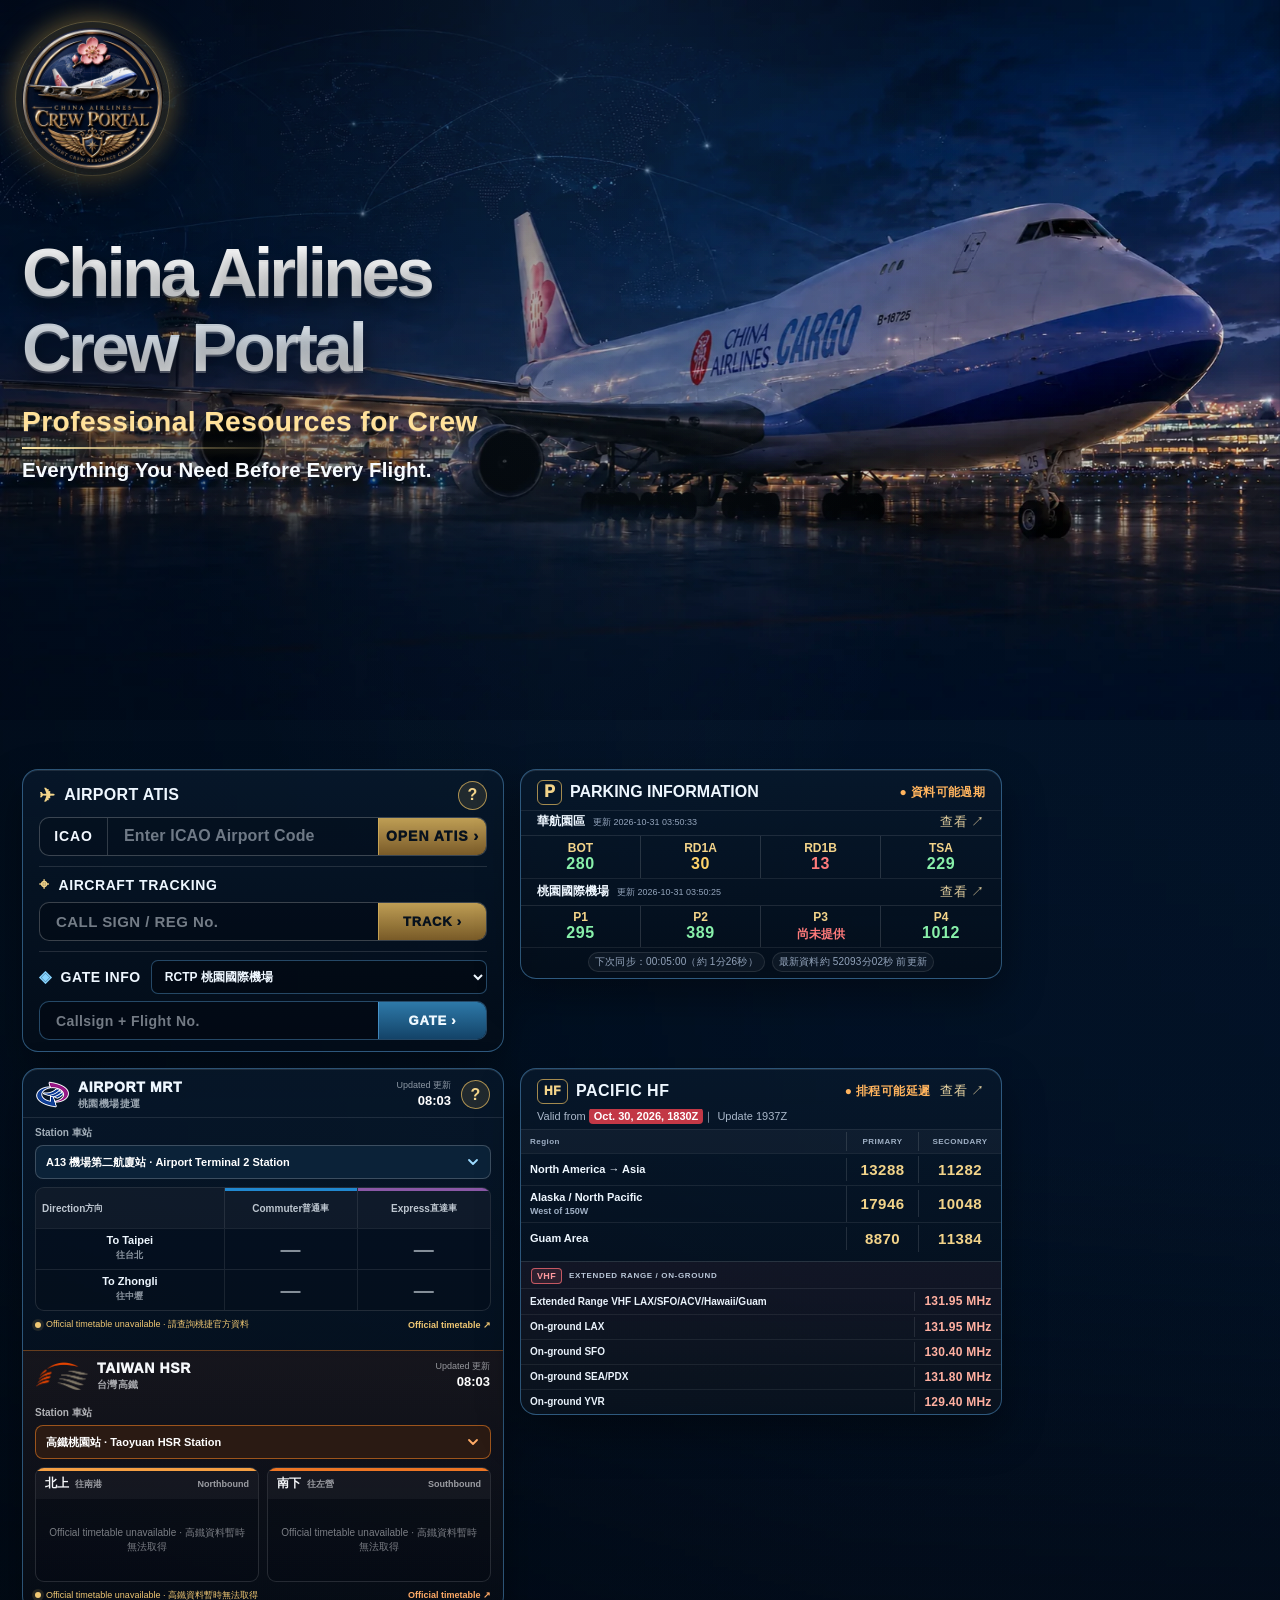
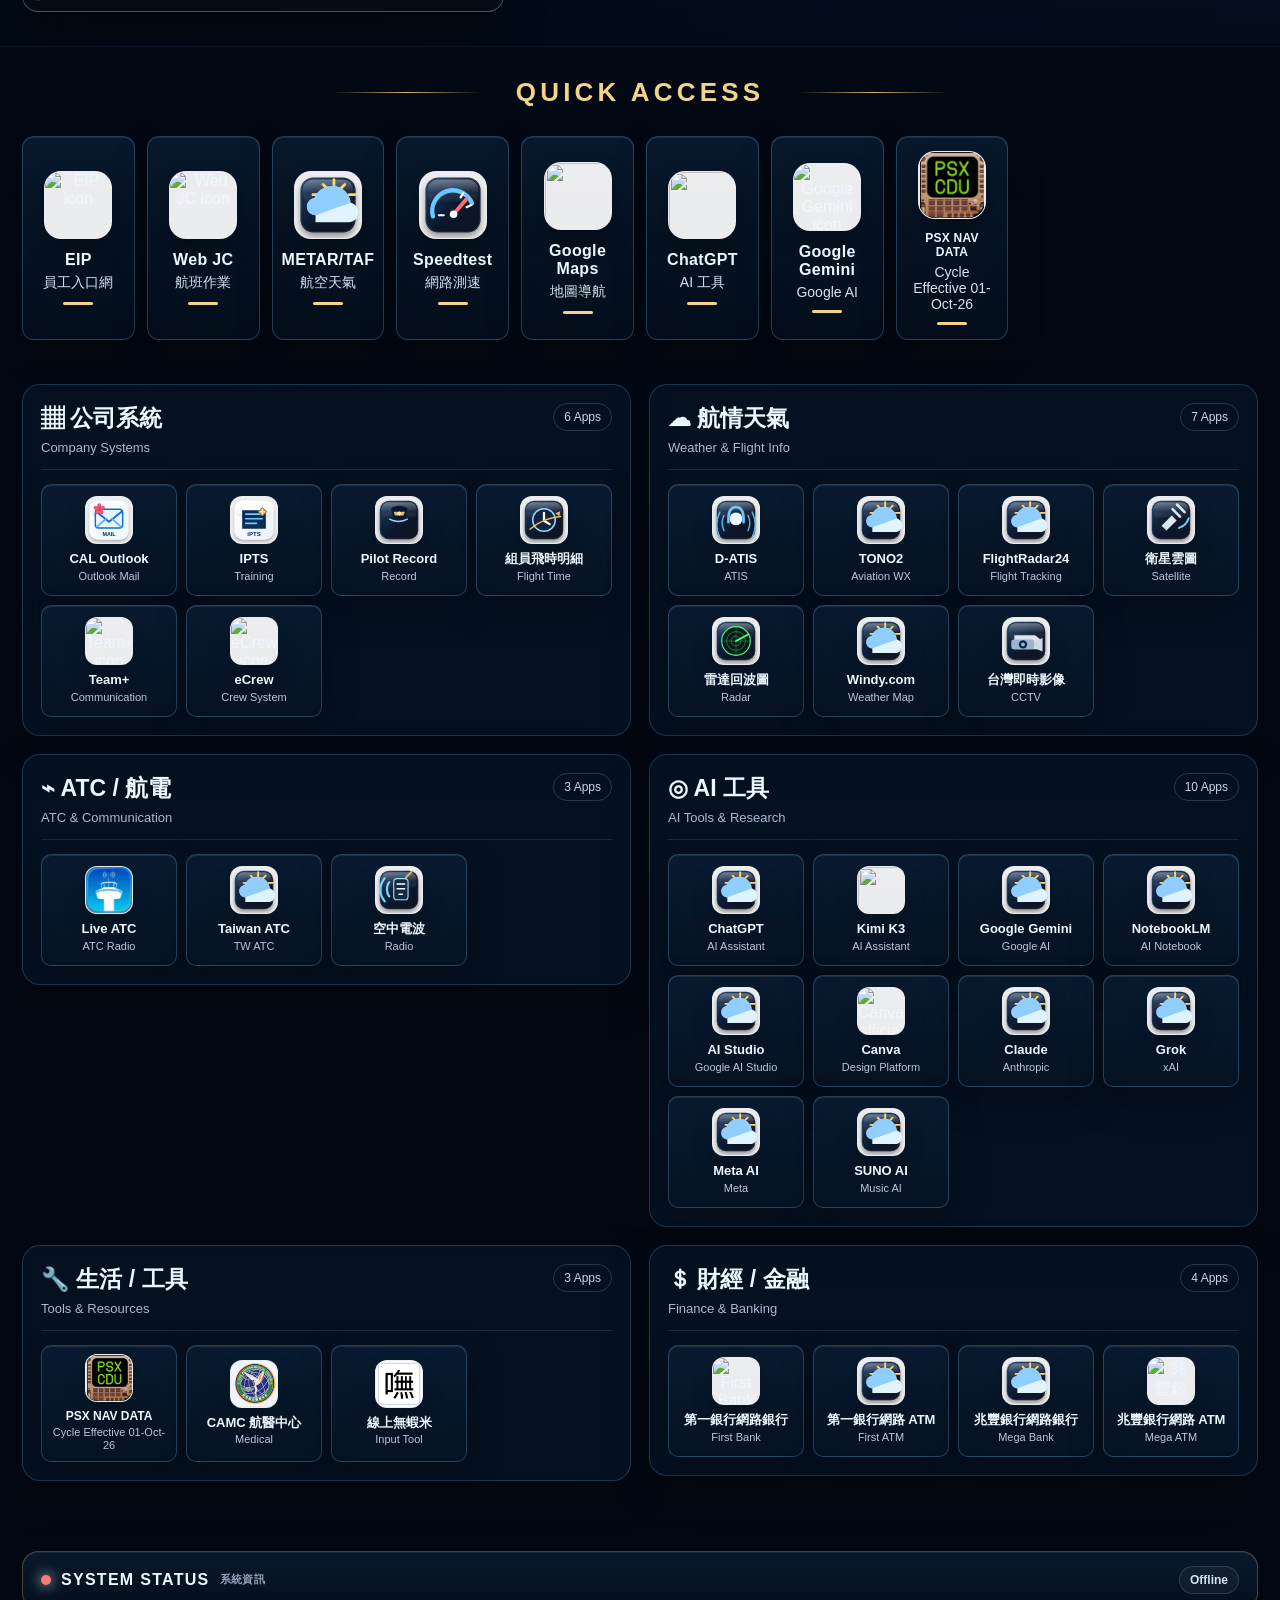
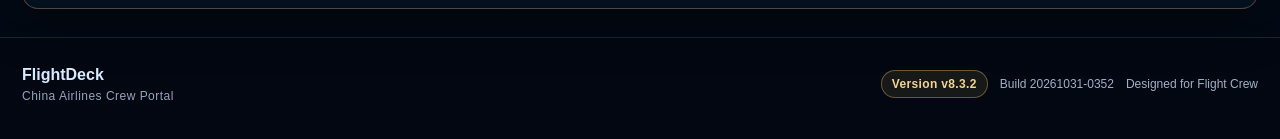
==== commit 7abee33a: "Keep HSR available across midnight snapshot delays" ====
--- a/index.html
+++ b/index.html
@@ -13,13 +13,13 @@
     document.documentElement.dataset.heroStyle = ["1","2","3"].includes(style) ? style : "1";
   }());
 </script>
-<link href="css/style.css?v=20261031-0030" rel="stylesheet"/>
+<link href="css/style.css?v=20261031-0352" rel="stylesheet"/>
 </head>
 <body>
 <main id="top">
 <section class="hero">
 <div aria-hidden="true" class="hero-stage" id="heroStage">
-<img alt="" class="hero-slide is-active" decoding="async" fetchpriority="high" src="images/hero.webp?v=20261031-0030"/>
+<img alt="" class="hero-slide is-active" decoding="async" fetchpriority="high" src="images/hero.webp?v=20261031-0352"/>
 </div>
 <a aria-label="China Airlines Crew Portal Home" class="hero-logo-link" href="#top">
 <img alt="China Airlines Crew Portal logo" class="hero-logo" src="images/flightdeck-logo.webp"/>
@@ -318,7 +318,7 @@
           <div><b>ARINC route</b><span id="diagArincRoute">--</span></div>
           <div><b>ARINC HTTP</b><span id="diagArincHttp">--</span></div>
           <div><b>Browser cache</b><span id="diagCache">No-store requests</span></div>
-          <div><b>Version</b><span id="diagVersion">v8.3.1 · 20261031-0030</span></div>
+          <div><b>Version</b><span id="diagVersion">v8.3.2 · 20261031-0352</span></div>
         </div>
       </details>
       <a class="system-visitor-link" href="visitor-stats.html" target="_blank" rel="noopener noreferrer">
@@ -334,20 +334,20 @@
       <span>China Airlines Crew Portal</span>
     </div>
     <div class="footer-version" aria-label="Version information">
-      <span class="version-pill" id="footerVersion">Version v8.3.1</span>
-      <span id="footerBuild">Build 20261031-0030</span>
+      <span class="version-pill" id="footerVersion">Version v8.3.2</span>
+      <span id="footerBuild">Build 20261031-0352</span>
       <span>Designed for Flight Crew</span>
     </div>
   </div>
 </footer>
-<script src="js/app-1.js?v=20261031-0030"></script>
+<script src="js/app-1.js?v=20261031-0352"></script>
 <script src="js/app-2.js?v=20260730-0903"></script>
 <script src="js/app-3.js?v=6.6.3"></script>
 <script src="js/visitor-tracker.js?v=20260904-2015"></script>
-<script src="js/app-4.js?v=20261031-0030"></script>
-<script src="js/airport-mrt.js?v=20261031-0030"></script>
-<script src="js/high-speed-rail.js?v=20261031-0030"></script>
-<script src="js/hero-slider.js?v=20261031-0030"></script>
-<script src="js/hero-help.js?v=20261031-0030"></script>
+<script src="js/app-4.js?v=20261031-0352"></script>
+<script src="js/airport-mrt.js?v=20261031-0352"></script>
+<script src="js/high-speed-rail.js?v=20261031-0352"></script>
+<script src="js/hero-slider.js?v=20261031-0352"></script>
+<script src="js/hero-help.js?v=20261031-0352"></script>
 </body>
 </html>
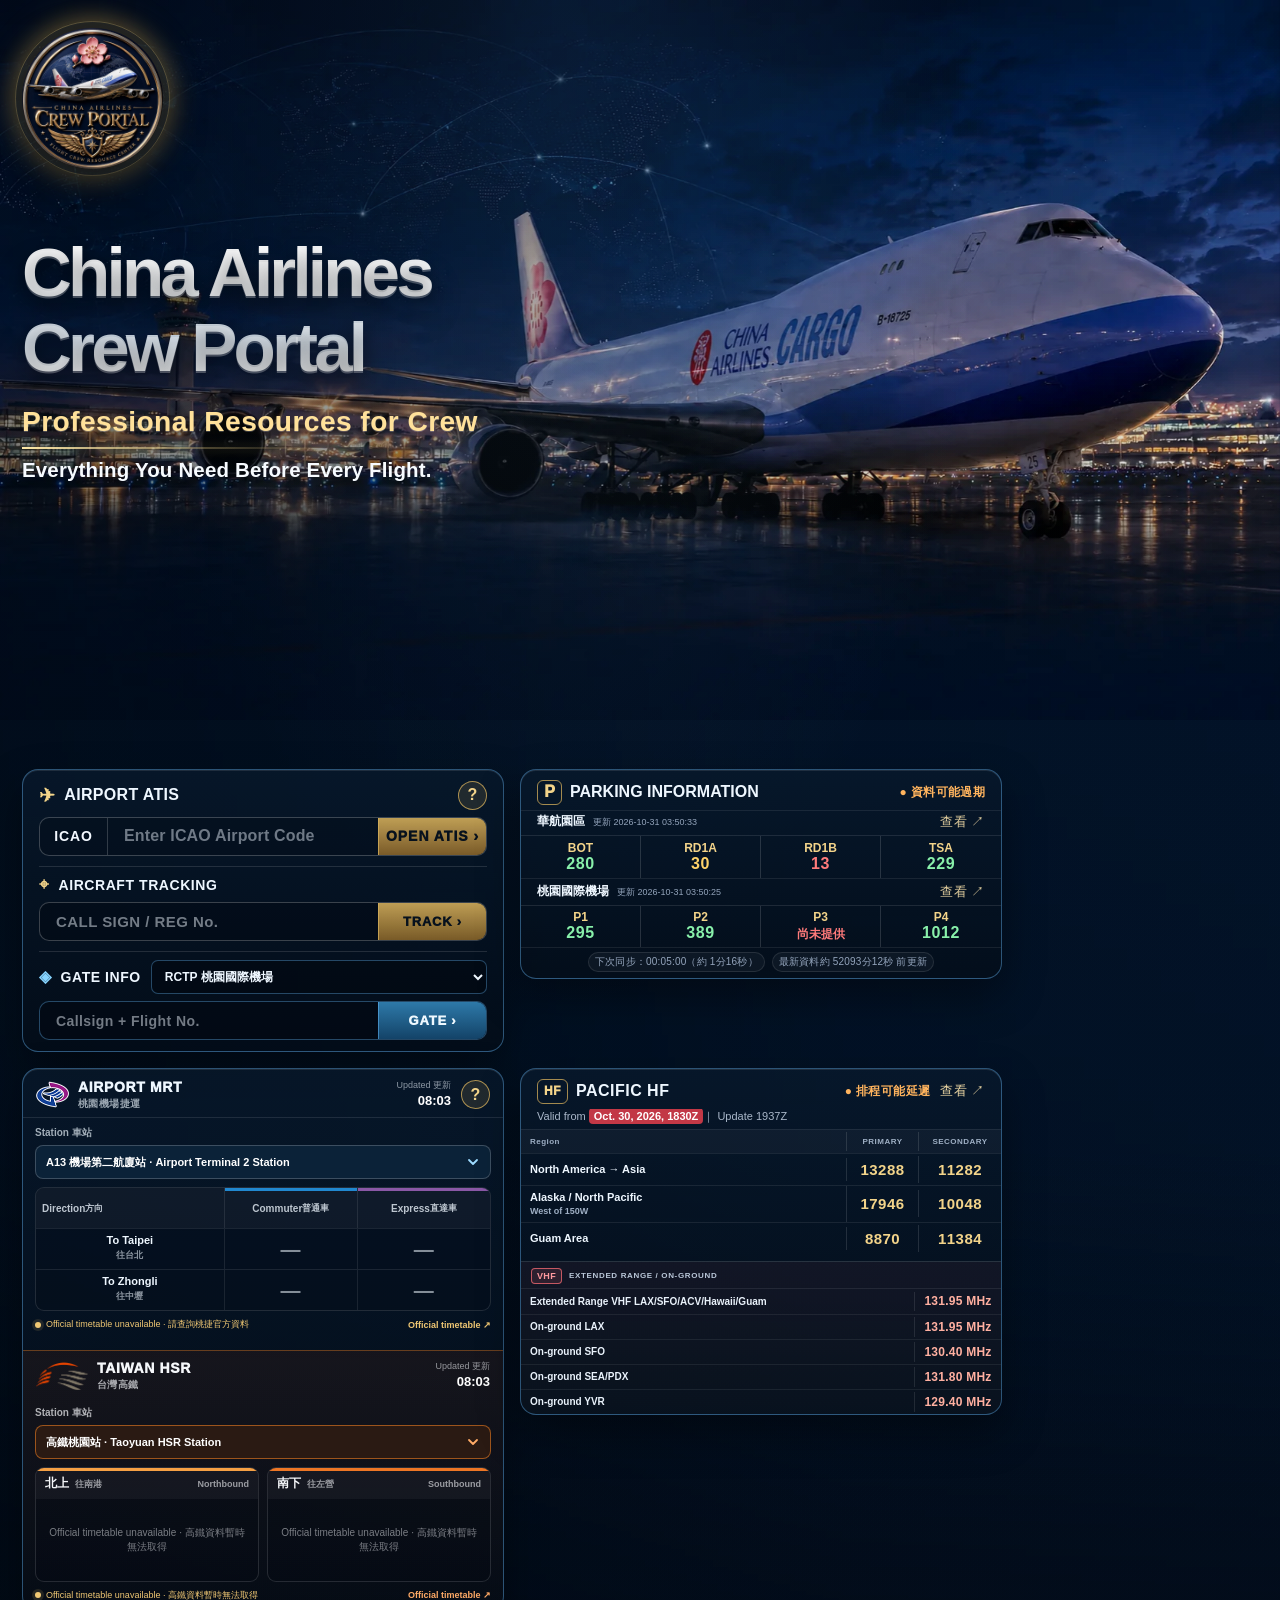
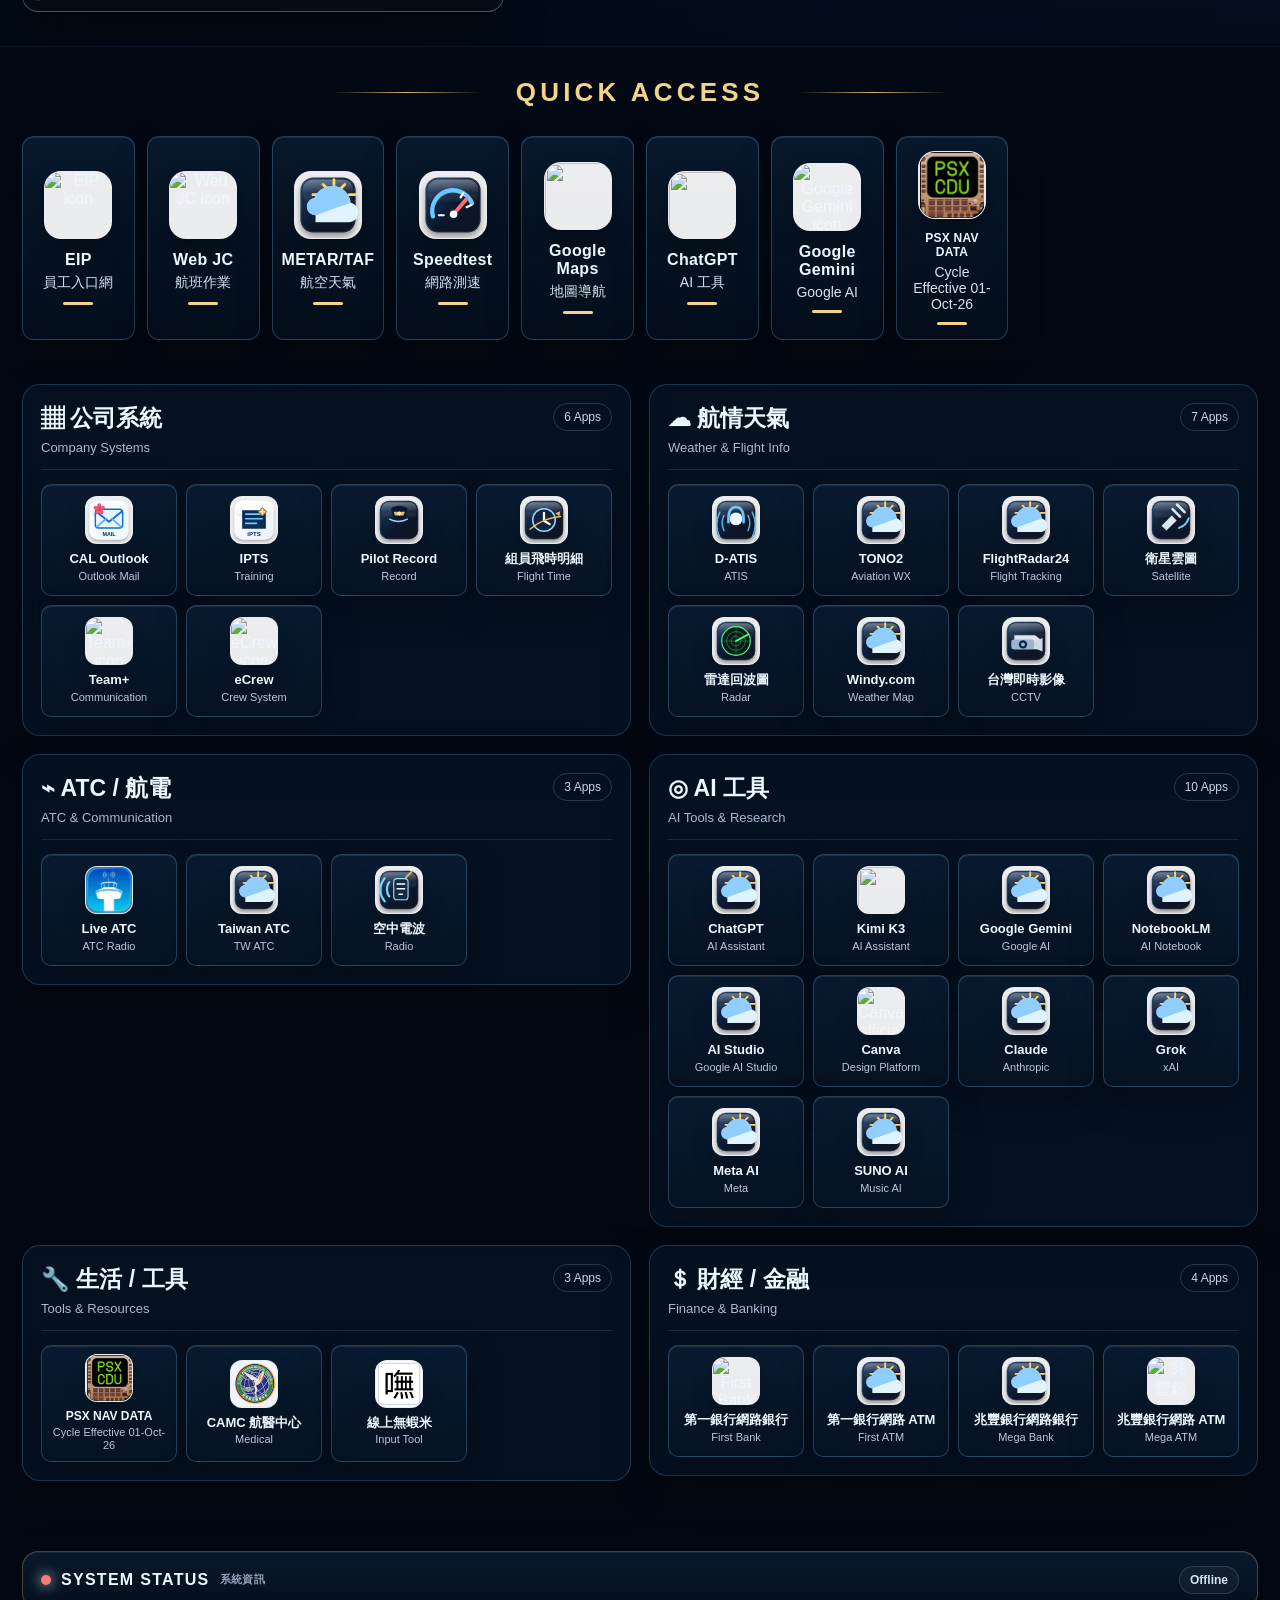
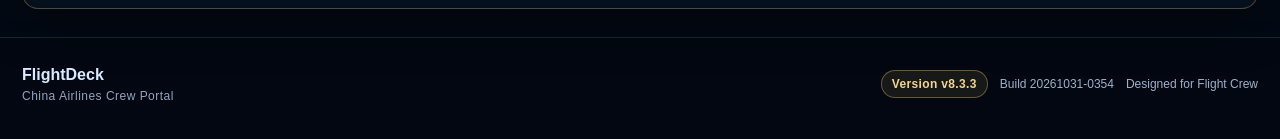
==== commit 67d49b3d: "Fix live HSR fallback station code" ====
--- a/index.html
+++ b/index.html
@@ -13,13 +13,13 @@
     document.documentElement.dataset.heroStyle = ["1","2","3"].includes(style) ? style : "1";
   }());
 </script>
-<link href="css/style.css?v=20261031-0352" rel="stylesheet"/>
+<link href="css/style.css?v=20261031-0354" rel="stylesheet"/>
 </head>
 <body>
 <main id="top">
 <section class="hero">
 <div aria-hidden="true" class="hero-stage" id="heroStage">
-<img alt="" class="hero-slide is-active" decoding="async" fetchpriority="high" src="images/hero.webp?v=20261031-0352"/>
+<img alt="" class="hero-slide is-active" decoding="async" fetchpriority="high" src="images/hero.webp?v=20261031-0354"/>
 </div>
 <a aria-label="China Airlines Crew Portal Home" class="hero-logo-link" href="#top">
 <img alt="China Airlines Crew Portal logo" class="hero-logo" src="images/flightdeck-logo.webp"/>
@@ -318,7 +318,7 @@
           <div><b>ARINC route</b><span id="diagArincRoute">--</span></div>
           <div><b>ARINC HTTP</b><span id="diagArincHttp">--</span></div>
           <div><b>Browser cache</b><span id="diagCache">No-store requests</span></div>
-          <div><b>Version</b><span id="diagVersion">v8.3.2 · 20261031-0352</span></div>
+          <div><b>Version</b><span id="diagVersion">v8.3.3 · 20261031-0354</span></div>
         </div>
       </details>
       <a class="system-visitor-link" href="visitor-stats.html" target="_blank" rel="noopener noreferrer">
@@ -334,20 +334,20 @@
       <span>China Airlines Crew Portal</span>
     </div>
     <div class="footer-version" aria-label="Version information">
-      <span class="version-pill" id="footerVersion">Version v8.3.2</span>
-      <span id="footerBuild">Build 20261031-0352</span>
+      <span class="version-pill" id="footerVersion">Version v8.3.3</span>
+      <span id="footerBuild">Build 20261031-0354</span>
       <span>Designed for Flight Crew</span>
     </div>
   </div>
 </footer>
-<script src="js/app-1.js?v=20261031-0352"></script>
+<script src="js/app-1.js?v=20261031-0354"></script>
 <script src="js/app-2.js?v=20260730-0903"></script>
 <script src="js/app-3.js?v=6.6.3"></script>
 <script src="js/visitor-tracker.js?v=20260904-2015"></script>
-<script src="js/app-4.js?v=20261031-0352"></script>
-<script src="js/airport-mrt.js?v=20261031-0352"></script>
-<script src="js/high-speed-rail.js?v=20261031-0352"></script>
-<script src="js/hero-slider.js?v=20261031-0352"></script>
-<script src="js/hero-help.js?v=20261031-0352"></script>
+<script src="js/app-4.js?v=20261031-0354"></script>
+<script src="js/airport-mrt.js?v=20261031-0354"></script>
+<script src="js/high-speed-rail.js?v=20261031-0354"></script>
+<script src="js/hero-slider.js?v=20261031-0354"></script>
+<script src="js/hero-help.js?v=20261031-0354"></script>
 </body>
 </html>
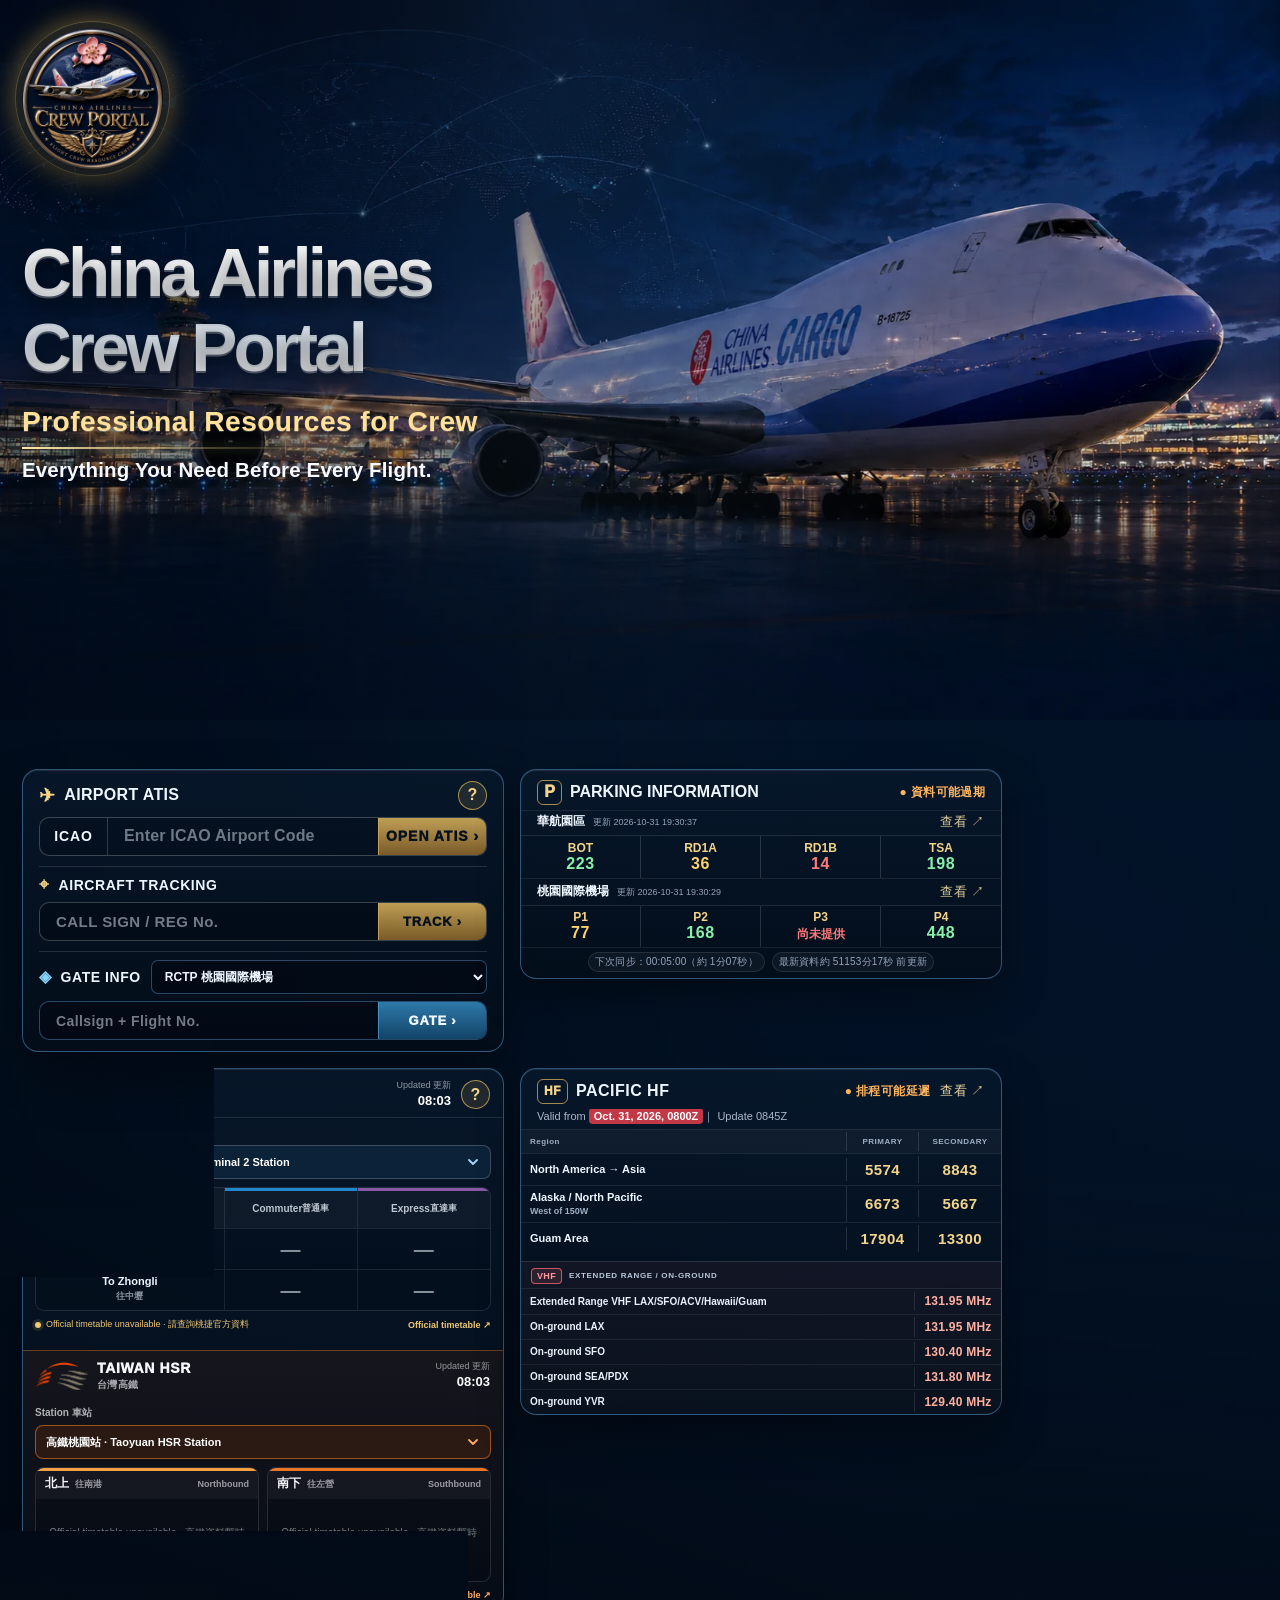
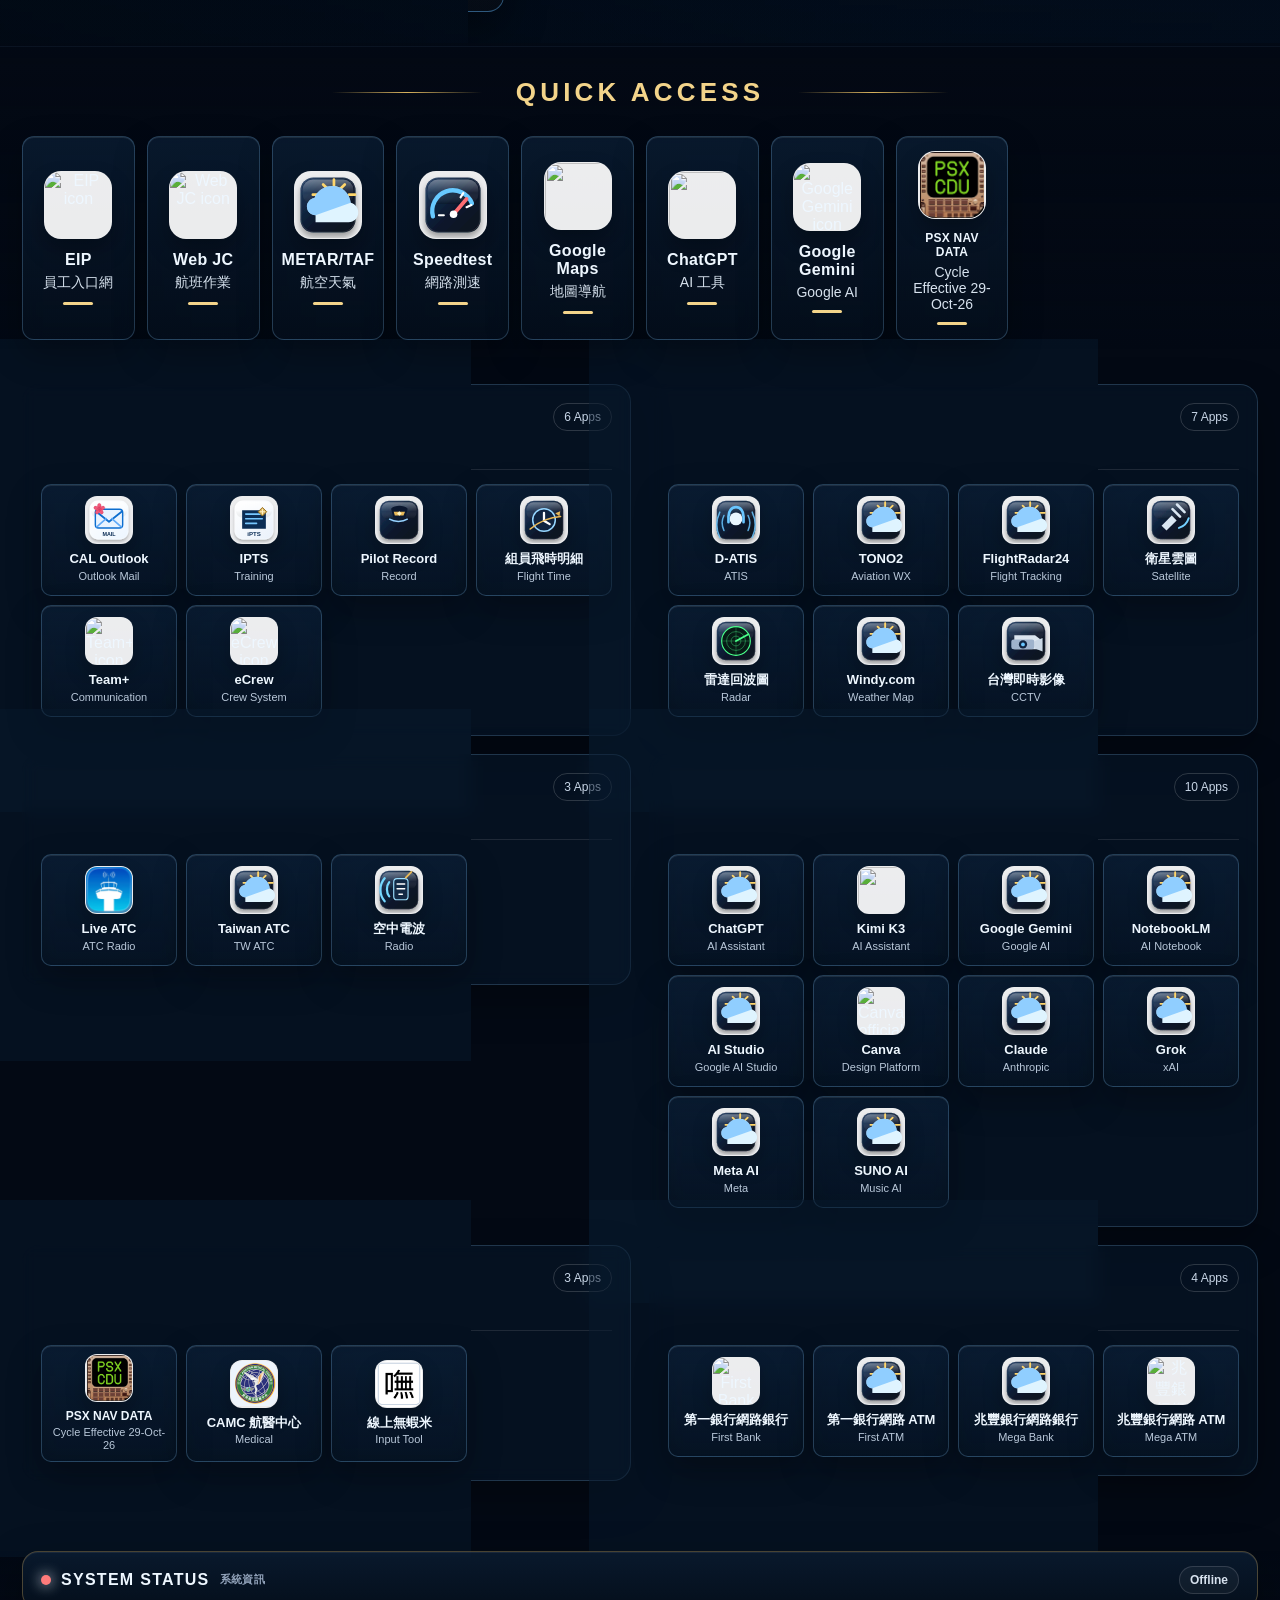
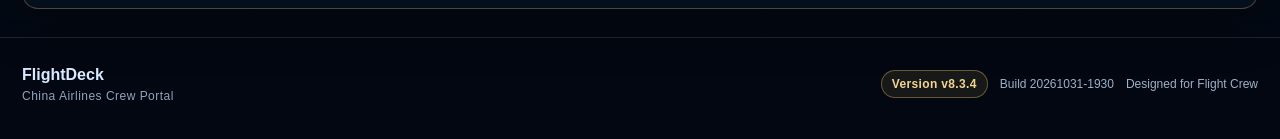
==== commit 768c789c: "Update PSX NAV DATA to AIRAC 2611" ====
--- a/index.html
+++ b/index.html
@@ -13,13 +13,13 @@
     document.documentElement.dataset.heroStyle = ["1","2","3"].includes(style) ? style : "1";
   }());
 </script>
-<link href="css/style.css?v=20261031-0354" rel="stylesheet"/>
+<link href="css/style.css?v=20261031-1930" rel="stylesheet"/>
 </head>
 <body>
 <main id="top">
 <section class="hero">
 <div aria-hidden="true" class="hero-stage" id="heroStage">
-<img alt="" class="hero-slide is-active" decoding="async" fetchpriority="high" src="images/hero.webp?v=20261031-0354"/>
+<img alt="" class="hero-slide is-active" decoding="async" fetchpriority="high" src="images/hero.webp?v=20261031-1930"/>
 </div>
 <a aria-label="China Airlines Crew Portal Home" class="hero-logo-link" href="#top">
 <img alt="China Airlines Crew Portal logo" class="hero-logo" src="images/flightdeck-logo.webp"/>
@@ -148,7 +148,7 @@
 <section aria-label="Quick Access" class="quick-wrap">
 <div class="shell"><h2 class="section-title-center">Quick Access</h2><div class="quick-grid">
 <a class="quick-card" href="https://eip.china-airlines.com" rel="noopener noreferrer" target="_blank"><img alt="EIP icon" loading="lazy" src="https://s.pilotsglobal.com/img/3/e/7/c/3/3e7c3cb762dec3f648b894cb11e7ad23.svg"/><strong>EIP</strong><span>員工入口網</span><em></em></a><a class="quick-card" href="https://hdqweb02.china-airlines.com/webjc/jcfs/jcfs32.m" rel="noopener noreferrer" target="_blank"><img alt="Web JC icon" loading="lazy" src="https://s.pilotsglobal.com/img/3/e/7/c/3/3e7c3cb762dec3f648b894cb11e7ad23.svg"/><strong>Web JC</strong><span>航班作業</span><em></em></a><a class="quick-card" href="https://aviationweather.gov/data/metar/?id=RCTP,PANC,ELLX,KORD,KDFW&amp;hours=0&amp;include_taf=yes" rel="noopener noreferrer" target="_blank"><img alt="" src="data:image/svg+xml;charset=UTF-8,%3Csvg%20xmlns%3D%22http%3A//www.w3.org/2000/svg%22%20width%3D%22128%22%20height%3D%22128%22%20viewBox%3D%220%200%20122%20122%22%3E%3Cdefs%3E%3ClinearGradient%20id%3D%22bg%22%20x1%3D%220%22%20y1%3D%220%22%20x2%3D%221%22%20y2%3D%221%22%3E%3Cstop%20stop-color%3D%22%23203b61%22/%3E%3Cstop%20offset%3D%22.55%22%20stop-color%3D%22%2308182d%22/%3E%3Cstop%20offset%3D%221%22%20stop-color%3D%22%2307101c%22/%3E%3C/linearGradient%3E%3ClinearGradient%20id%3D%22gloss%22%20x1%3D%220%22%20y1%3D%220%22%20x2%3D%220%22%20y2%3D%221%22%3E%3Cstop%20stop-color%3D%22%23fff%22%20stop-opacity%3D%22.38%22/%3E%3Cstop%20offset%3D%22.55%22%20stop-color%3D%22%23fff%22%20stop-opacity%3D%22.06%22/%3E%3Cstop%20offset%3D%221%22%20stop-color%3D%22%23000%22%20stop-opacity%3D%22.22%22/%3E%3C/linearGradient%3E%3Cfilter%20id%3D%22s%22%20x%3D%22-20%25%22%20y%3D%22-20%25%22%20width%3D%22140%25%22%20height%3D%22140%25%22%3E%3CfeDropShadow%20dx%3D%220%22%20dy%3D%228%22%20stdDeviation%3D%226%22%20flood-color%3D%22%23000%22%20flood-opacity%3D%22.35%22/%3E%3C/filter%3E%3C/defs%3E%3Crect%20x%3D%2210%22%20y%3D%2210%22%20width%3D%22102%22%20height%3D%22102%22%20rx%3D%2224%22%20fill%3D%22url%28%23bg%29%22%20filter%3D%22url%28%23s%29%22/%3E%3Crect%20x%3D%2214%22%20y%3D%2214%22%20width%3D%2294%22%20height%3D%2245%22%20rx%3D%2219%22%20fill%3D%22url%28%23gloss%29%22/%3E%3Crect%20x%3D%2211%22%20y%3D%2211%22%20width%3D%22100%22%20height%3D%22100%22%20rx%3D%2224%22%20fill%3D%22none%22%20stroke%3D%22%23fff%22%20stroke-opacity%3D%22.22%22/%3E%3Ccircle%20cx%3D%2272%22%20cy%3D%2242%22%20r%3D%2216%22%20fill%3D%22%23ffd66b%22/%3E%3Cpath%20d%3D%22M72%2014v11M72%2059v11M44%2042H33M111%2042h-11M52%2023l8%208M92%2023l-8%208%22%20stroke%3D%22%23ffd66b%22%20stroke-width%3D%225%22%20stroke-linecap%3D%22round%22/%3E%3Cpath%20d%3D%22M38%2080c-9%200-16-7-16-16%200-8%206-15%2014-16%205-13%2018-22%2033-22%2018%200%2032%2013%2034%2031%208%202%2014%209%2014%2018%200%2010-8%2018-18%2018H38z%22%20fill%3D%22%23dff4ff%22/%3E%3Cpath%20d%3D%22M38%2080c-9%200-16-7-16-16%200-8%206-15%2014-16%205-13%2018-22%2033-22%2018%200%2032%2013%2034%2031%22%20fill%3D%22%2362b9ff%22%20opacity%3D%22.62%22/%3E%3C/svg%3E"/><strong>METAR/TAF</strong><span>航空天氣</span><em></em></a><a class="quick-card" href="http://www.speedtest.net/" rel="noopener noreferrer" target="_blank"><img alt="" src="data:image/svg+xml;charset=UTF-8,%3Csvg%20xmlns%3D%22http%3A//www.w3.org/2000/svg%22%20width%3D%22128%22%20height%3D%22128%22%20viewBox%3D%220%200%20122%20122%22%3E%3Cdefs%3E%3ClinearGradient%20id%3D%22bg%22%20x1%3D%220%22%20y1%3D%220%22%20x2%3D%221%22%20y2%3D%221%22%3E%3Cstop%20stop-color%3D%22%23203b61%22/%3E%3Cstop%20offset%3D%22.55%22%20stop-color%3D%22%2308182d%22/%3E%3Cstop%20offset%3D%221%22%20stop-color%3D%22%2307101c%22/%3E%3C/linearGradient%3E%3ClinearGradient%20id%3D%22gloss%22%20x1%3D%220%22%20y1%3D%220%22%20x2%3D%220%22%20y2%3D%221%22%3E%3Cstop%20stop-color%3D%22%23fff%22%20stop-opacity%3D%22.38%22/%3E%3Cstop%20offset%3D%22.55%22%20stop-color%3D%22%23fff%22%20stop-opacity%3D%22.06%22/%3E%3Cstop%20offset%3D%221%22%20stop-color%3D%22%23000%22%20stop-opacity%3D%22.22%22/%3E%3C/linearGradient%3E%3Cfilter%20id%3D%22s%22%20x%3D%22-20%25%22%20y%3D%22-20%25%22%20width%3D%22140%25%22%20height%3D%22140%25%22%3E%3CfeDropShadow%20dx%3D%220%22%20dy%3D%228%22%20stdDeviation%3D%226%22%20flood-color%3D%22%23000%22%20flood-opacity%3D%22.35%22/%3E%3C/filter%3E%3C/defs%3E%3Crect%20x%3D%2210%22%20y%3D%2210%22%20width%3D%22102%22%20height%3D%22102%22%20rx%3D%2224%22%20fill%3D%22url%28%23bg%29%22%20filter%3D%22url%28%23s%29%22/%3E%3Crect%20x%3D%2214%22%20y%3D%2214%22%20width%3D%2294%22%20height%3D%2245%22%20rx%3D%2219%22%20fill%3D%22url%28%23gloss%29%22/%3E%3Crect%20x%3D%2211%22%20y%3D%2211%22%20width%3D%22100%22%20height%3D%22100%22%20rx%3D%2224%22%20fill%3D%22none%22%20stroke%3D%22%23fff%22%20stroke-opacity%3D%22.22%22/%3E%3Cpath%20d%3D%22M24%2082a38%2038%200%200%201%2072-24%22%20stroke%3D%22%2367c9ff%22%20stroke-width%3D%228%22%20fill%3D%22none%22%20stroke-linecap%3D%22round%22/%3E%3Cpath%20d%3D%22M62%2078l24-28%22%20stroke%3D%22%23ff6d72%22%20stroke-width%3D%227%22%20stroke-linecap%3D%22round%22/%3E%3Ccircle%20cx%3D%2262%22%20cy%3D%2278%22%20r%3D%227%22%20fill%3D%22%23fff%22/%3E%3Cpath%20d%3D%22M35%2080h9M80%2039l-5%208M95%2061l-9%204%22%20stroke%3D%22%23fff%22%20stroke-width%3D%224%22%20stroke-linecap%3D%22round%22/%3E%3C/svg%3E"/><strong>Speedtest</strong><span>網路測速</span><em></em></a><a class="quick-card" href="https://maps.google.com.tw/" rel="noopener noreferrer" target="_blank"><img alt="" src="https://www.google.com/s2/favicons?sz=128&amp;domain=google.com"/><strong>Google Maps</strong><span>地圖導航</span><em></em></a><a class="quick-card" href="https://chatgpt.com/" rel="noopener noreferrer" target="_blank"><img alt="" src="https://www.google.com/s2/favicons?sz=128&amp;domain=chatgpt.com"/><strong>ChatGPT</strong><span>AI 工具</span><em></em></a>
-<a class="quick-card" href="https://gemini.google.com/" rel="noopener noreferrer" target="_blank"><img alt="Google Gemini icon" loading="lazy" src="https://www.google.com/s2/favicons?sz=128&amp;domain=gemini.google.com"/><strong>Google Gemini</strong><span>Google AI</span><em></em></a><a class="quick-card download-card" download="AIRAC.zip" href="https://drive.google.com/uc?export=download&amp;id=1kRWSt7RKKm6CMBdfHQcU1Cwa_kptd31A"><img alt="PSX NAV DATA" loading="lazy" src="images/PSX_Remote.png"/><strong>PSX NAV DATA</strong><span>Cycle Effective 01-Oct-26</span><em></em></a>
+<a class="quick-card" href="https://gemini.google.com/" rel="noopener noreferrer" target="_blank"><img alt="Google Gemini icon" loading="lazy" src="https://www.google.com/s2/favicons?sz=128&amp;domain=gemini.google.com"/><strong>Google Gemini</strong><span>Google AI</span><em></em></a><a class="quick-card download-card" download="AIRAC.zip" href="https://drive.google.com/uc?export=download&amp;id=1kRWSt7RKKm6CMBdfHQcU1Cwa_kptd31A"><img alt="PSX NAV DATA" loading="lazy" src="images/PSX_Remote.png"/><strong>PSX NAV DATA</strong><span>Cycle Effective 29-Oct-26</span><em></em></a>
 </div></div>
 </section>
 <div class="shell content">
@@ -260,7 +260,7 @@
 </a></div></section>
 <section class="resource-section" id="tools"><div class="resource-head"><div><h2>🔧 生活 / 工具</h2><p>Tools &amp; Resources</p></div><span class="count">3 Apps</span></div><div class="apps"><a aria-label="PSX NAV DATA" class="app-card download-card" download="AIRAC.zip" href="https://drive.google.com/uc?export=download&amp;id=1kRWSt7RKKm6CMBdfHQcU1Cwa_kptd31A">
 <img alt="PSX NAV DATA" loading="lazy" src="images/PSX_Remote.png"/>
-<strong>PSX NAV DATA</strong><span>Cycle Effective 01-Oct-26</span>
+<strong>PSX NAV DATA</strong><span>Cycle Effective 29-Oct-26</span>
 </a><a aria-label="CAMC 航醫中心" class="app-card" href="http://camc-caa.org.tw/index.aspx" rel="noopener noreferrer" target="_blank">
 <img alt="CAMC 航醫中心" loading="lazy" src="images/CAMC.png"/>
 <strong>CAMC 航醫中心</strong><span>Medical</span>
@@ -318,7 +318,7 @@
           <div><b>ARINC route</b><span id="diagArincRoute">--</span></div>
           <div><b>ARINC HTTP</b><span id="diagArincHttp">--</span></div>
           <div><b>Browser cache</b><span id="diagCache">No-store requests</span></div>
-          <div><b>Version</b><span id="diagVersion">v8.3.3 · 20261031-0354</span></div>
+          <div><b>Version</b><span id="diagVersion">v8.3.4 · 20261031-1930</span></div>
         </div>
       </details>
       <a class="system-visitor-link" href="visitor-stats.html" target="_blank" rel="noopener noreferrer">
@@ -334,20 +334,20 @@
       <span>China Airlines Crew Portal</span>
     </div>
     <div class="footer-version" aria-label="Version information">
-      <span class="version-pill" id="footerVersion">Version v8.3.3</span>
-      <span id="footerBuild">Build 20261031-0354</span>
+      <span class="version-pill" id="footerVersion">Version v8.3.4</span>
+      <span id="footerBuild">Build 20261031-1930</span>
       <span>Designed for Flight Crew</span>
     </div>
   </div>
 </footer>
-<script src="js/app-1.js?v=20261031-0354"></script>
+<script src="js/app-1.js?v=20261031-1930"></script>
 <script src="js/app-2.js?v=20260730-0903"></script>
 <script src="js/app-3.js?v=6.6.3"></script>
 <script src="js/visitor-tracker.js?v=20260904-2015"></script>
-<script src="js/app-4.js?v=20261031-0354"></script>
-<script src="js/airport-mrt.js?v=20261031-0354"></script>
-<script src="js/high-speed-rail.js?v=20261031-0354"></script>
-<script src="js/hero-slider.js?v=20261031-0354"></script>
-<script src="js/hero-help.js?v=20261031-0354"></script>
+<script src="js/app-4.js?v=20261031-1930"></script>
+<script src="js/airport-mrt.js?v=20261031-1930"></script>
+<script src="js/high-speed-rail.js?v=20261031-1930"></script>
+<script src="js/hero-slider.js?v=20261031-1930"></script>
+<script src="js/hero-help.js?v=20261031-1930"></script>
 </body>
 </html>
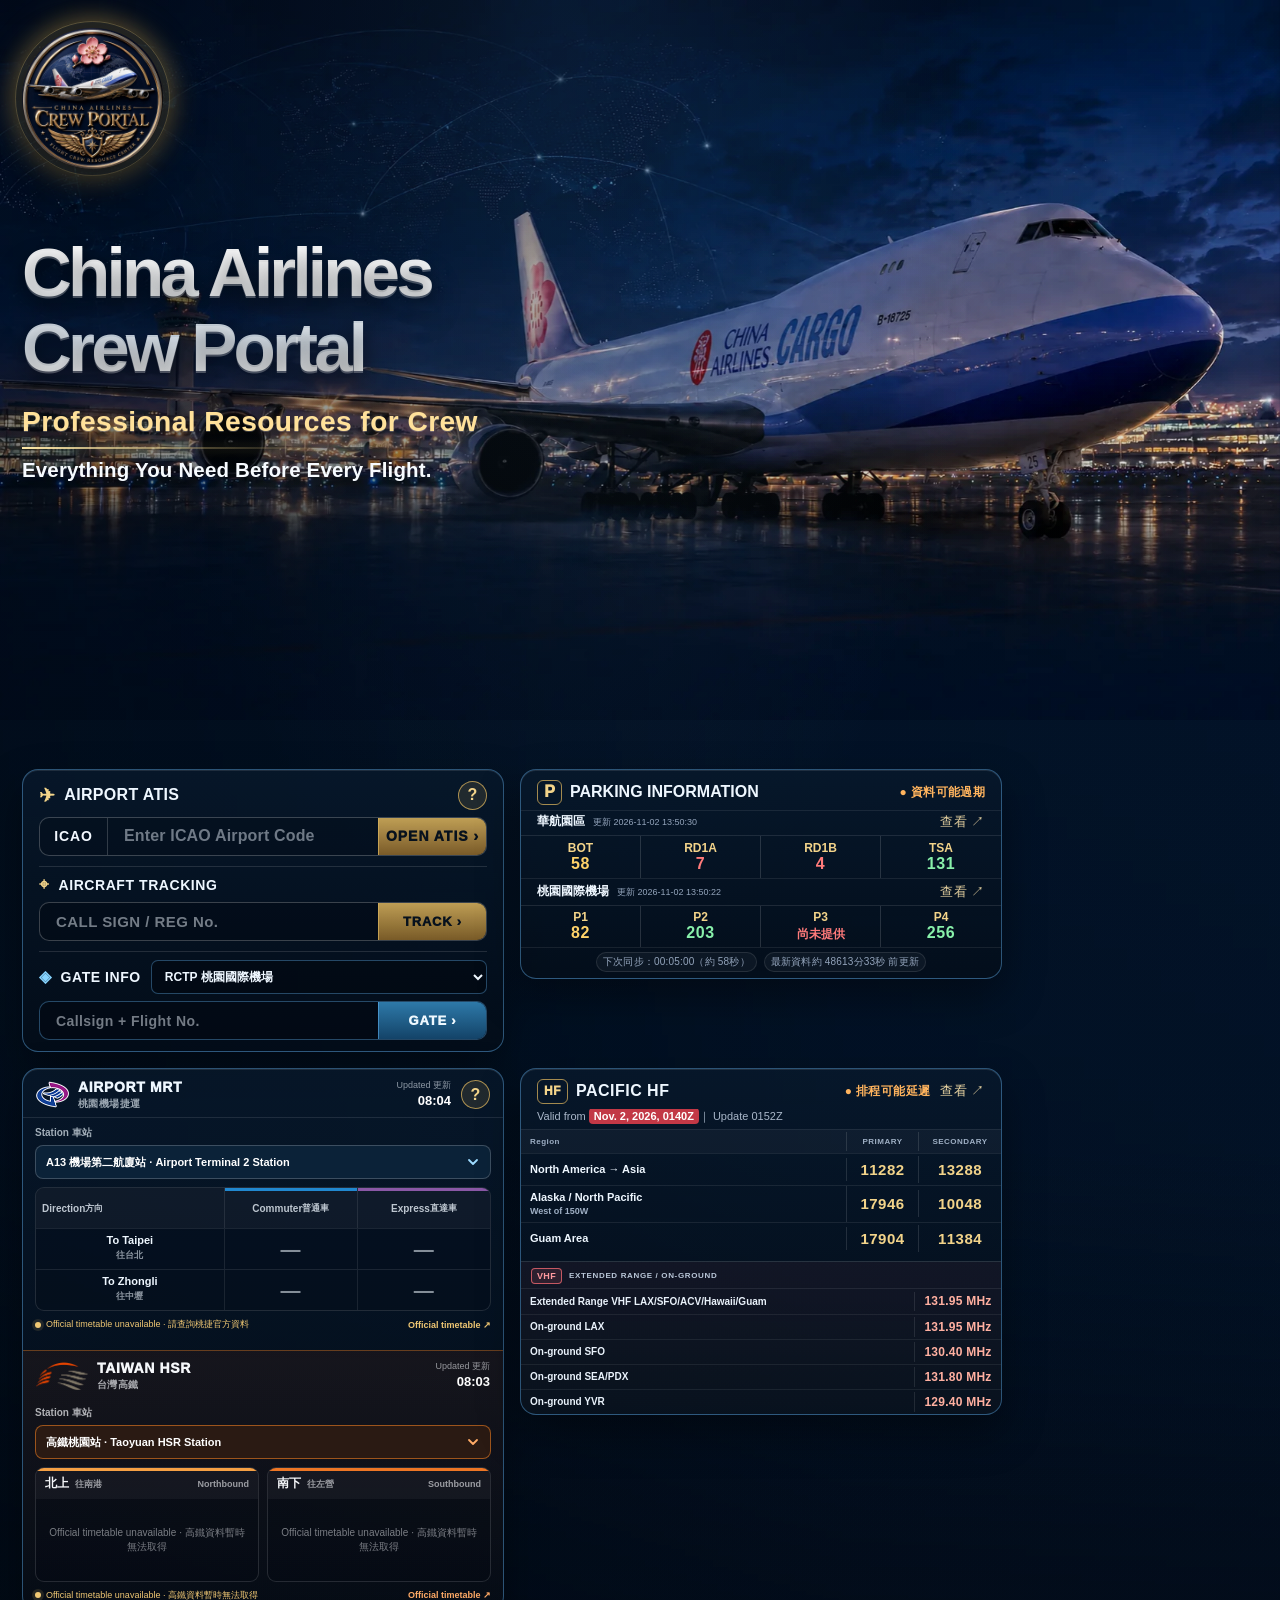
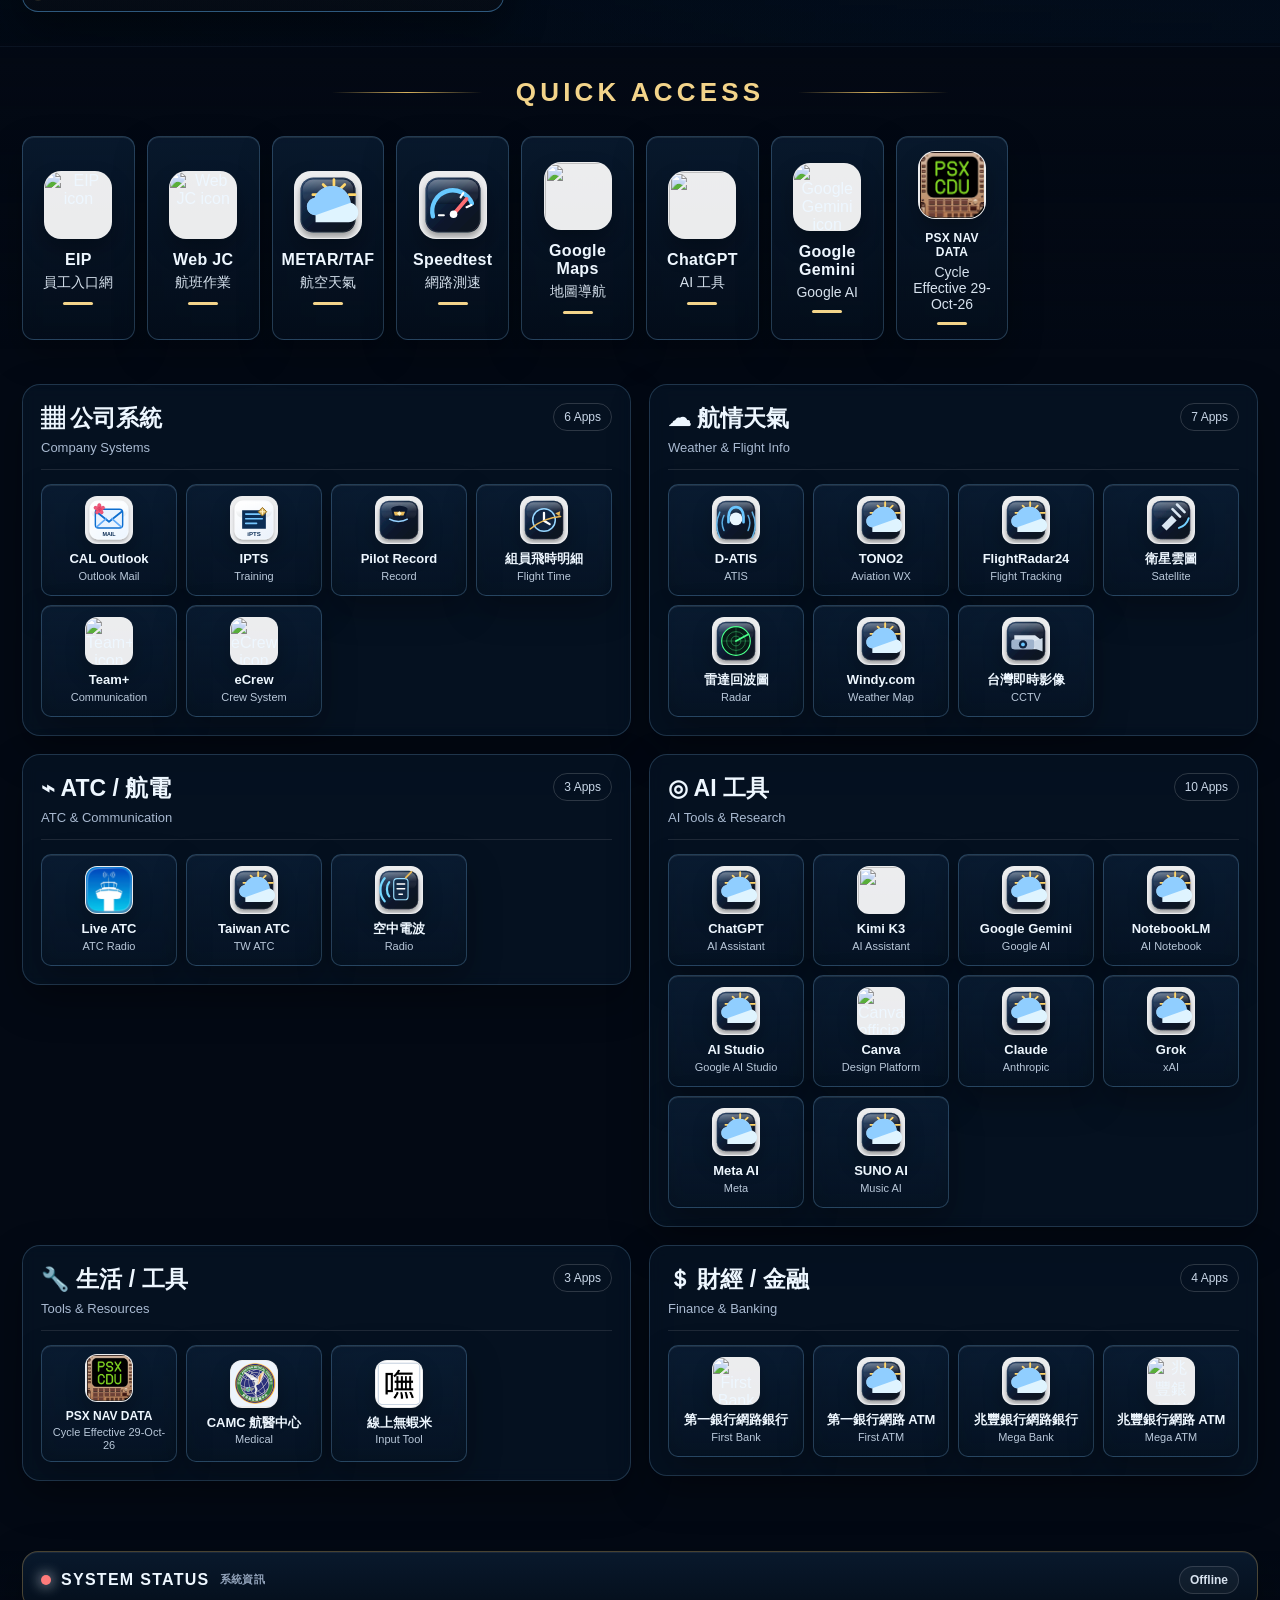
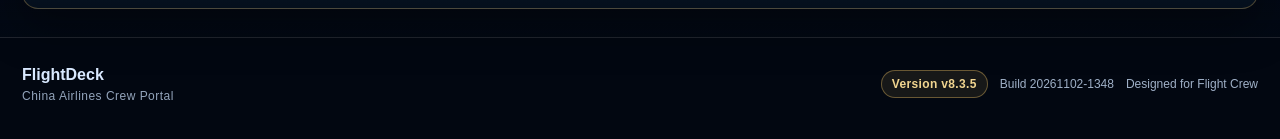
==== commit 4e92a49b: "Show cargo aircraft registrations" ====
--- a/index.html
+++ b/index.html
@@ -13,13 +13,13 @@
     document.documentElement.dataset.heroStyle = ["1","2","3"].includes(style) ? style : "1";
   }());
 </script>
-<link href="css/style.css?v=20261031-1930" rel="stylesheet"/>
+<link href="css/style.css?v=20261102-1348" rel="stylesheet"/>
 </head>
 <body>
 <main id="top">
 <section class="hero">
 <div aria-hidden="true" class="hero-stage" id="heroStage">
-<img alt="" class="hero-slide is-active" decoding="async" fetchpriority="high" src="images/hero.webp?v=20261031-1930"/>
+<img alt="" class="hero-slide is-active" decoding="async" fetchpriority="high" src="images/hero.webp?v=20261102-1348"/>
 </div>
 <a aria-label="China Airlines Crew Portal Home" class="hero-logo-link" href="#top">
 <img alt="China Airlines Crew Portal logo" class="hero-logo" src="images/flightdeck-logo.webp"/>
@@ -318,7 +318,7 @@
           <div><b>ARINC route</b><span id="diagArincRoute">--</span></div>
           <div><b>ARINC HTTP</b><span id="diagArincHttp">--</span></div>
           <div><b>Browser cache</b><span id="diagCache">No-store requests</span></div>
-          <div><b>Version</b><span id="diagVersion">v8.3.4 · 20261031-1930</span></div>
+          <div><b>Version</b><span id="diagVersion">v8.3.5 · 20261102-1348</span></div>
         </div>
       </details>
       <a class="system-visitor-link" href="visitor-stats.html" target="_blank" rel="noopener noreferrer">
@@ -334,20 +334,20 @@
       <span>China Airlines Crew Portal</span>
     </div>
     <div class="footer-version" aria-label="Version information">
-      <span class="version-pill" id="footerVersion">Version v8.3.4</span>
-      <span id="footerBuild">Build 20261031-1930</span>
+      <span class="version-pill" id="footerVersion">Version v8.3.5</span>
+      <span id="footerBuild">Build 20261102-1348</span>
       <span>Designed for Flight Crew</span>
     </div>
   </div>
 </footer>
-<script src="js/app-1.js?v=20261031-1930"></script>
+<script src="js/app-1.js?v=20261102-1348"></script>
 <script src="js/app-2.js?v=20260730-0903"></script>
 <script src="js/app-3.js?v=6.6.3"></script>
 <script src="js/visitor-tracker.js?v=20260904-2015"></script>
-<script src="js/app-4.js?v=20261031-1930"></script>
-<script src="js/airport-mrt.js?v=20261031-1930"></script>
-<script src="js/high-speed-rail.js?v=20261031-1930"></script>
-<script src="js/hero-slider.js?v=20261031-1930"></script>
-<script src="js/hero-help.js?v=20261031-1930"></script>
+<script src="js/app-4.js?v=20261102-1348"></script>
+<script src="js/airport-mrt.js?v=20261102-1348"></script>
+<script src="js/high-speed-rail.js?v=20261102-1348"></script>
+<script src="js/hero-slider.js?v=20261102-1348"></script>
+<script src="js/hero-help.js?v=20261102-1348"></script>
 </body>
 </html>
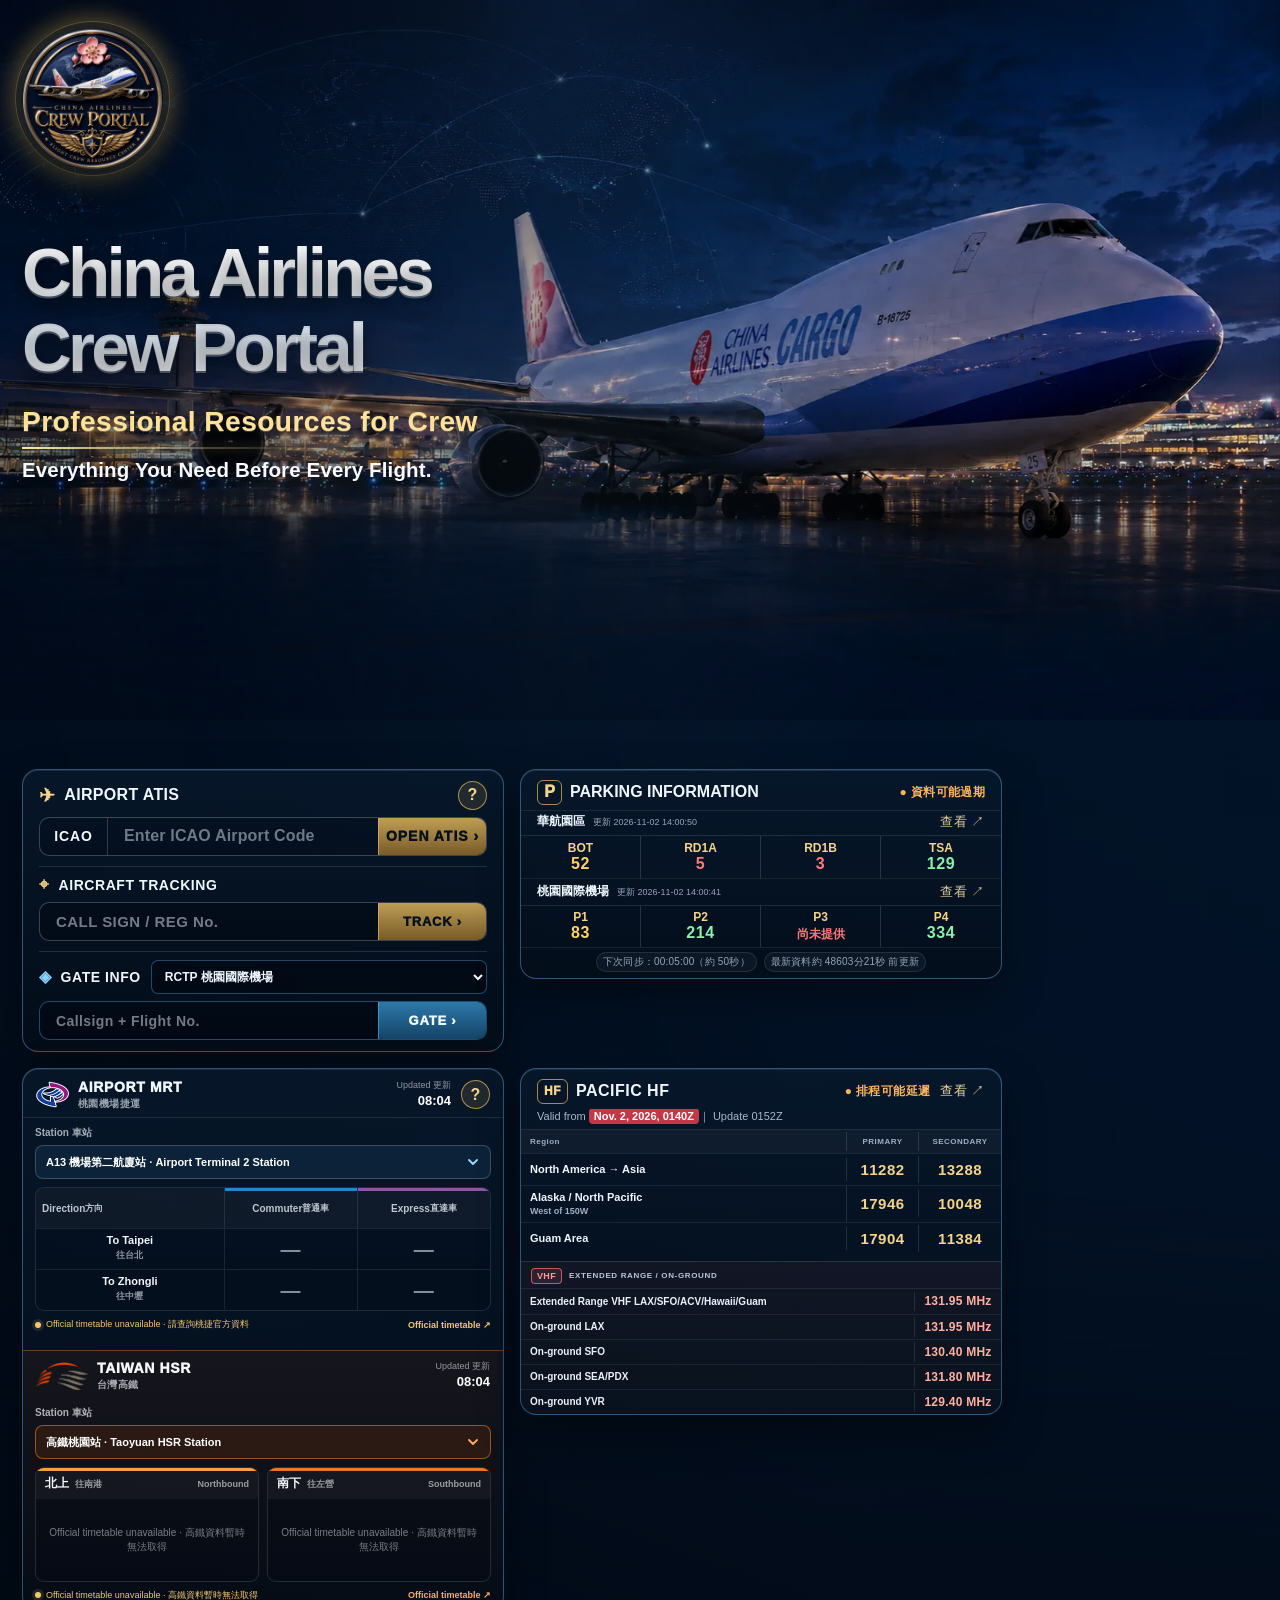
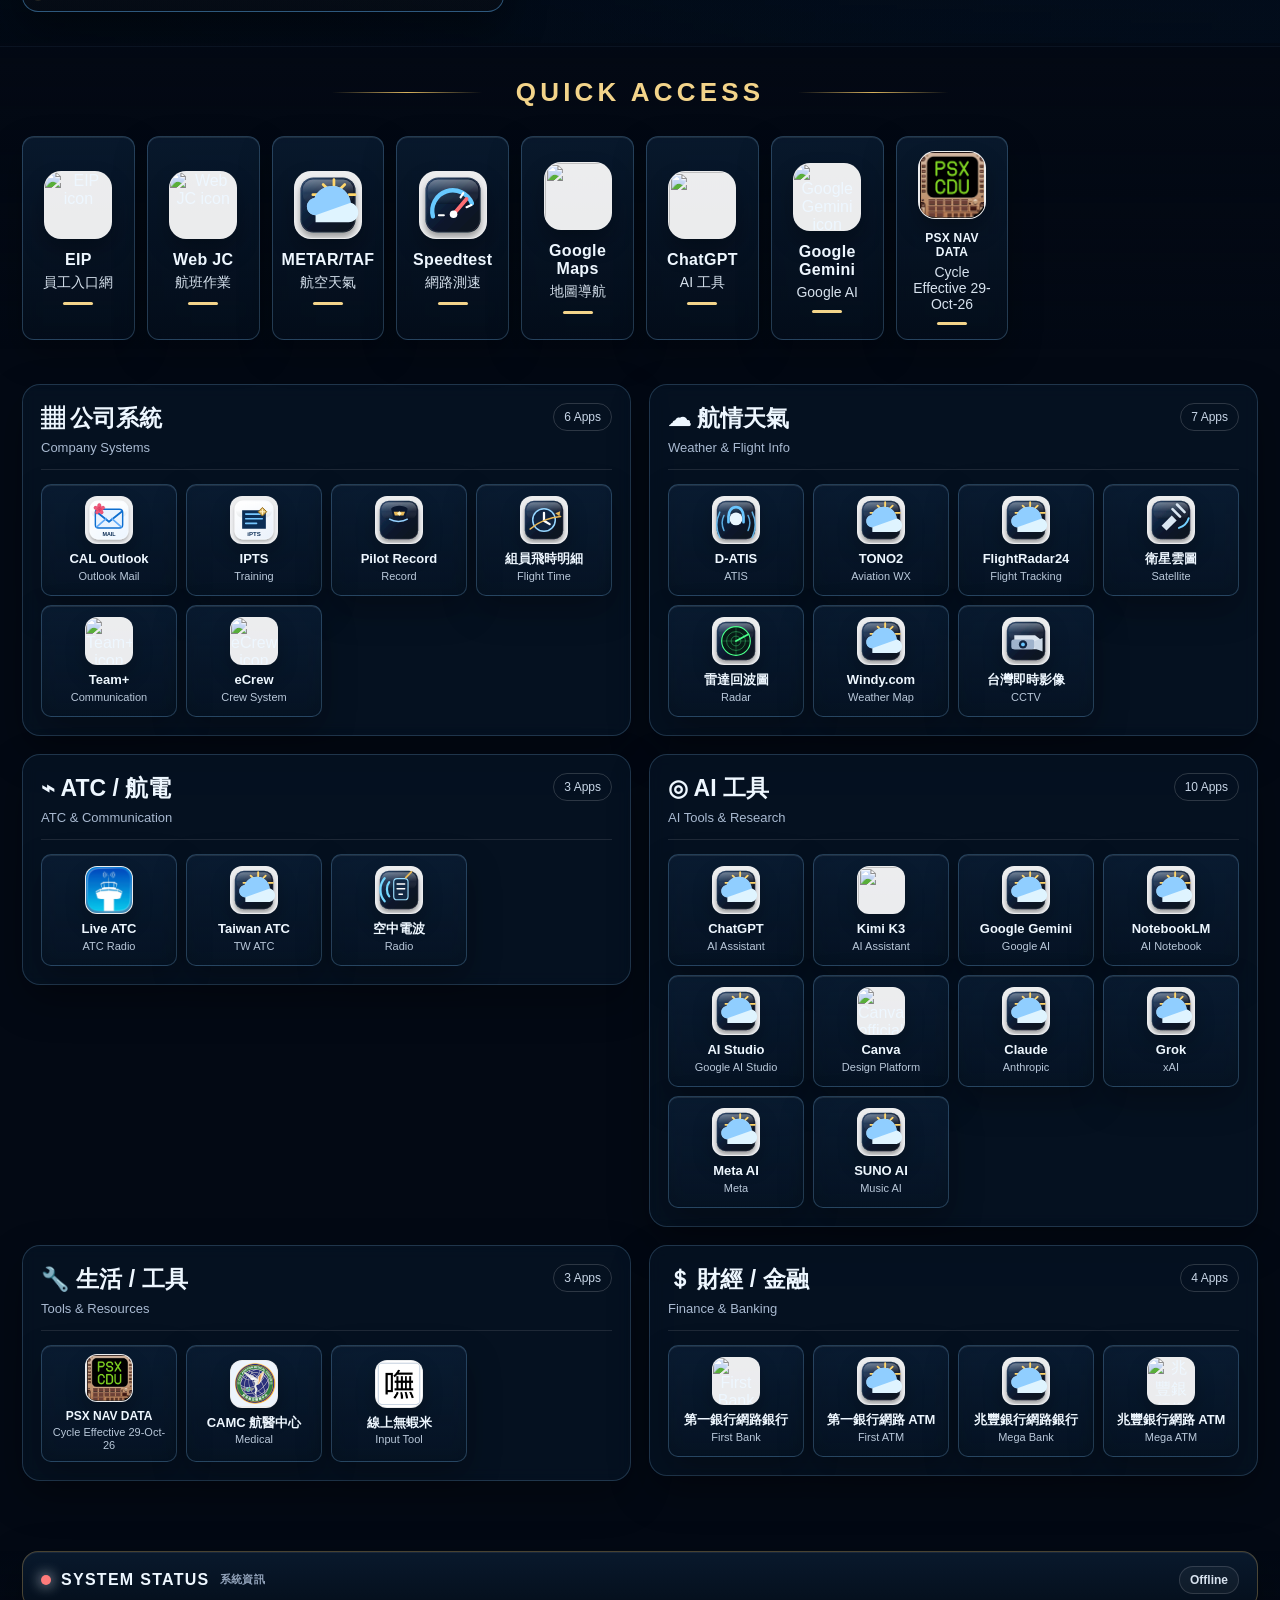
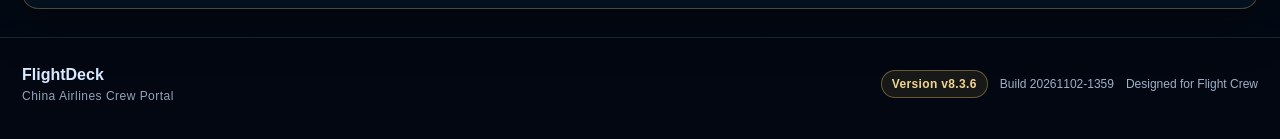
==== commit d85008de: "Move cargo registrations beside direction" ====
--- a/index.html
+++ b/index.html
@@ -13,13 +13,13 @@
     document.documentElement.dataset.heroStyle = ["1","2","3"].includes(style) ? style : "1";
   }());
 </script>
-<link href="css/style.css?v=20261102-1348" rel="stylesheet"/>
+<link href="css/style.css?v=20261102-1359" rel="stylesheet"/>
 </head>
 <body>
 <main id="top">
 <section class="hero">
 <div aria-hidden="true" class="hero-stage" id="heroStage">
-<img alt="" class="hero-slide is-active" decoding="async" fetchpriority="high" src="images/hero.webp?v=20261102-1348"/>
+<img alt="" class="hero-slide is-active" decoding="async" fetchpriority="high" src="images/hero.webp?v=20261102-1359"/>
 </div>
 <a aria-label="China Airlines Crew Portal Home" class="hero-logo-link" href="#top">
 <img alt="China Airlines Crew Portal logo" class="hero-logo" src="images/flightdeck-logo.webp"/>
@@ -318,7 +318,7 @@
           <div><b>ARINC route</b><span id="diagArincRoute">--</span></div>
           <div><b>ARINC HTTP</b><span id="diagArincHttp">--</span></div>
           <div><b>Browser cache</b><span id="diagCache">No-store requests</span></div>
-          <div><b>Version</b><span id="diagVersion">v8.3.5 · 20261102-1348</span></div>
+          <div><b>Version</b><span id="diagVersion">v8.3.6 · 20261102-1359</span></div>
         </div>
       </details>
       <a class="system-visitor-link" href="visitor-stats.html" target="_blank" rel="noopener noreferrer">
@@ -334,20 +334,20 @@
       <span>China Airlines Crew Portal</span>
     </div>
     <div class="footer-version" aria-label="Version information">
-      <span class="version-pill" id="footerVersion">Version v8.3.5</span>
-      <span id="footerBuild">Build 20261102-1348</span>
+      <span class="version-pill" id="footerVersion">Version v8.3.6</span>
+      <span id="footerBuild">Build 20261102-1359</span>
       <span>Designed for Flight Crew</span>
     </div>
   </div>
 </footer>
-<script src="js/app-1.js?v=20261102-1348"></script>
+<script src="js/app-1.js?v=20261102-1359"></script>
 <script src="js/app-2.js?v=20260730-0903"></script>
 <script src="js/app-3.js?v=6.6.3"></script>
 <script src="js/visitor-tracker.js?v=20260904-2015"></script>
-<script src="js/app-4.js?v=20261102-1348"></script>
-<script src="js/airport-mrt.js?v=20261102-1348"></script>
-<script src="js/high-speed-rail.js?v=20261102-1348"></script>
-<script src="js/hero-slider.js?v=20261102-1348"></script>
-<script src="js/hero-help.js?v=20261102-1348"></script>
+<script src="js/app-4.js?v=20261102-1359"></script>
+<script src="js/airport-mrt.js?v=20261102-1359"></script>
+<script src="js/high-speed-rail.js?v=20261102-1359"></script>
+<script src="js/hero-slider.js?v=20261102-1359"></script>
+<script src="js/hero-help.js?v=20261102-1359"></script>
 </body>
 </html>
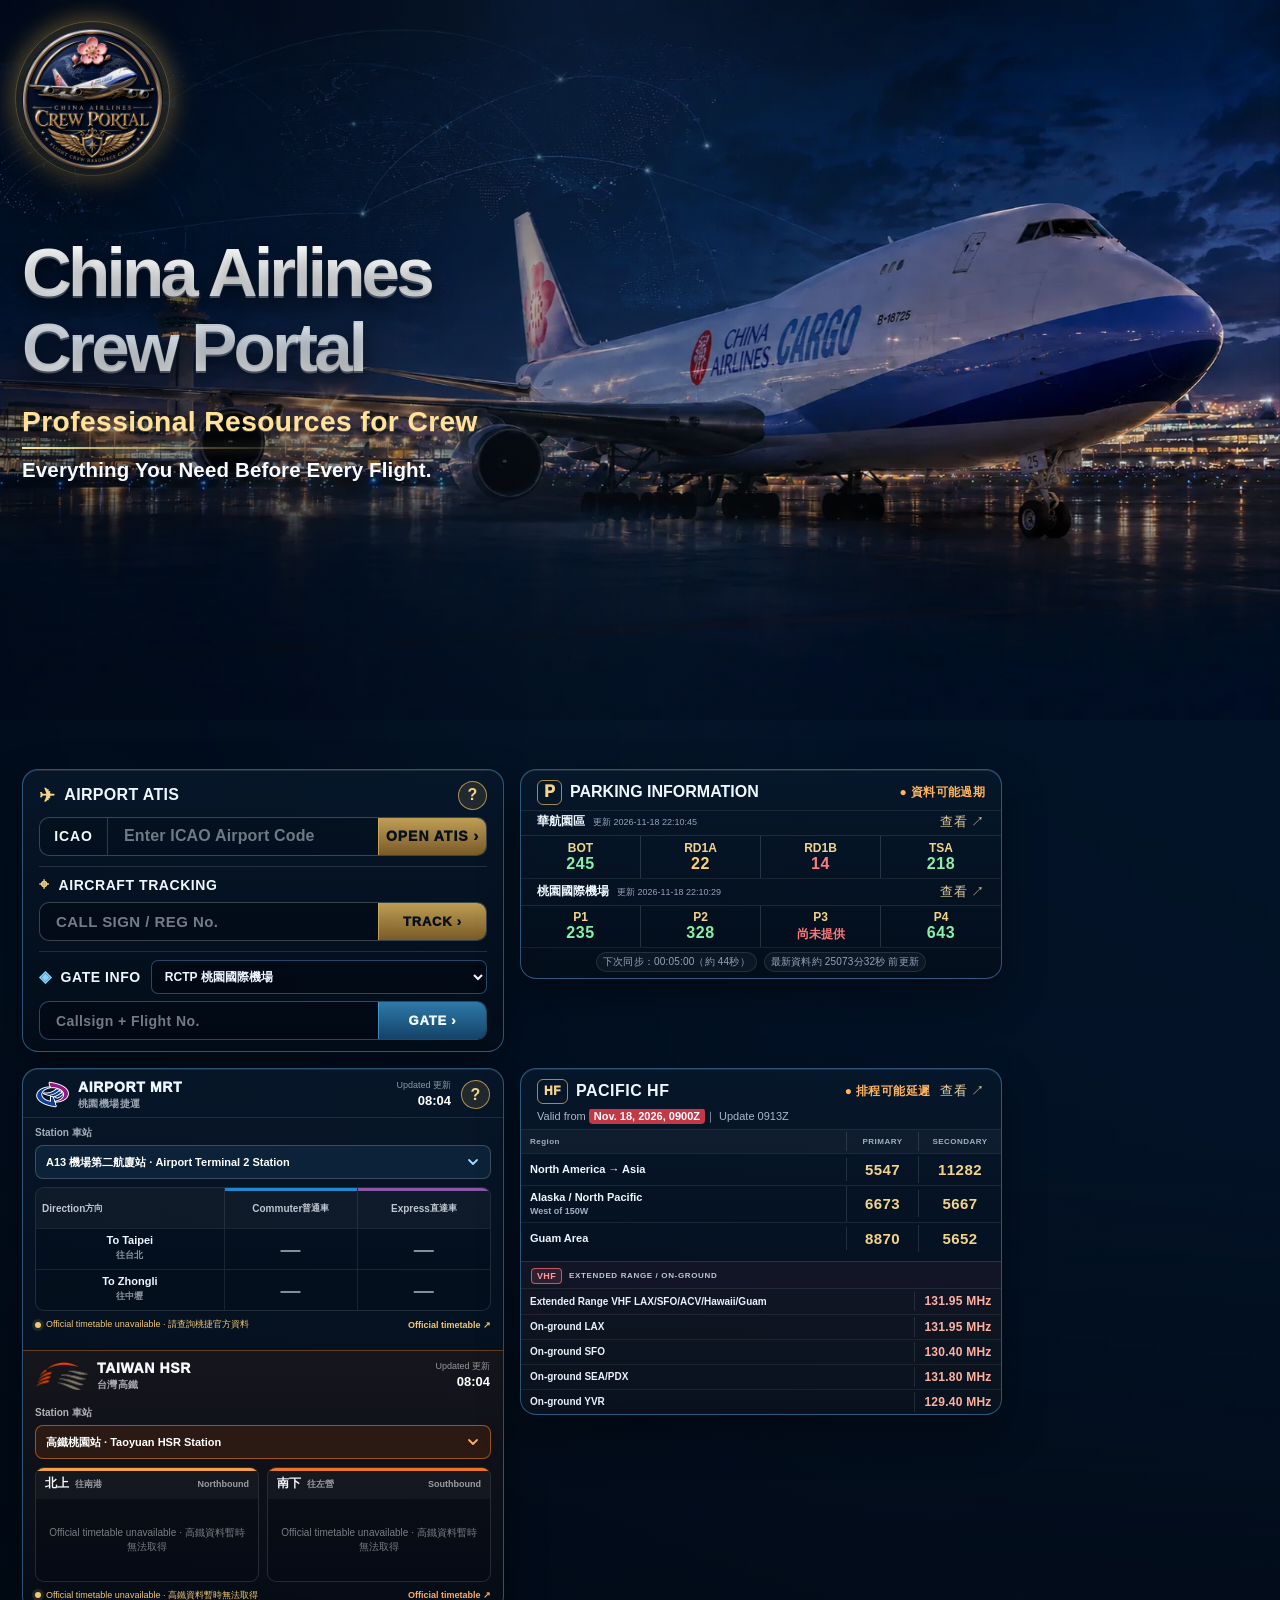
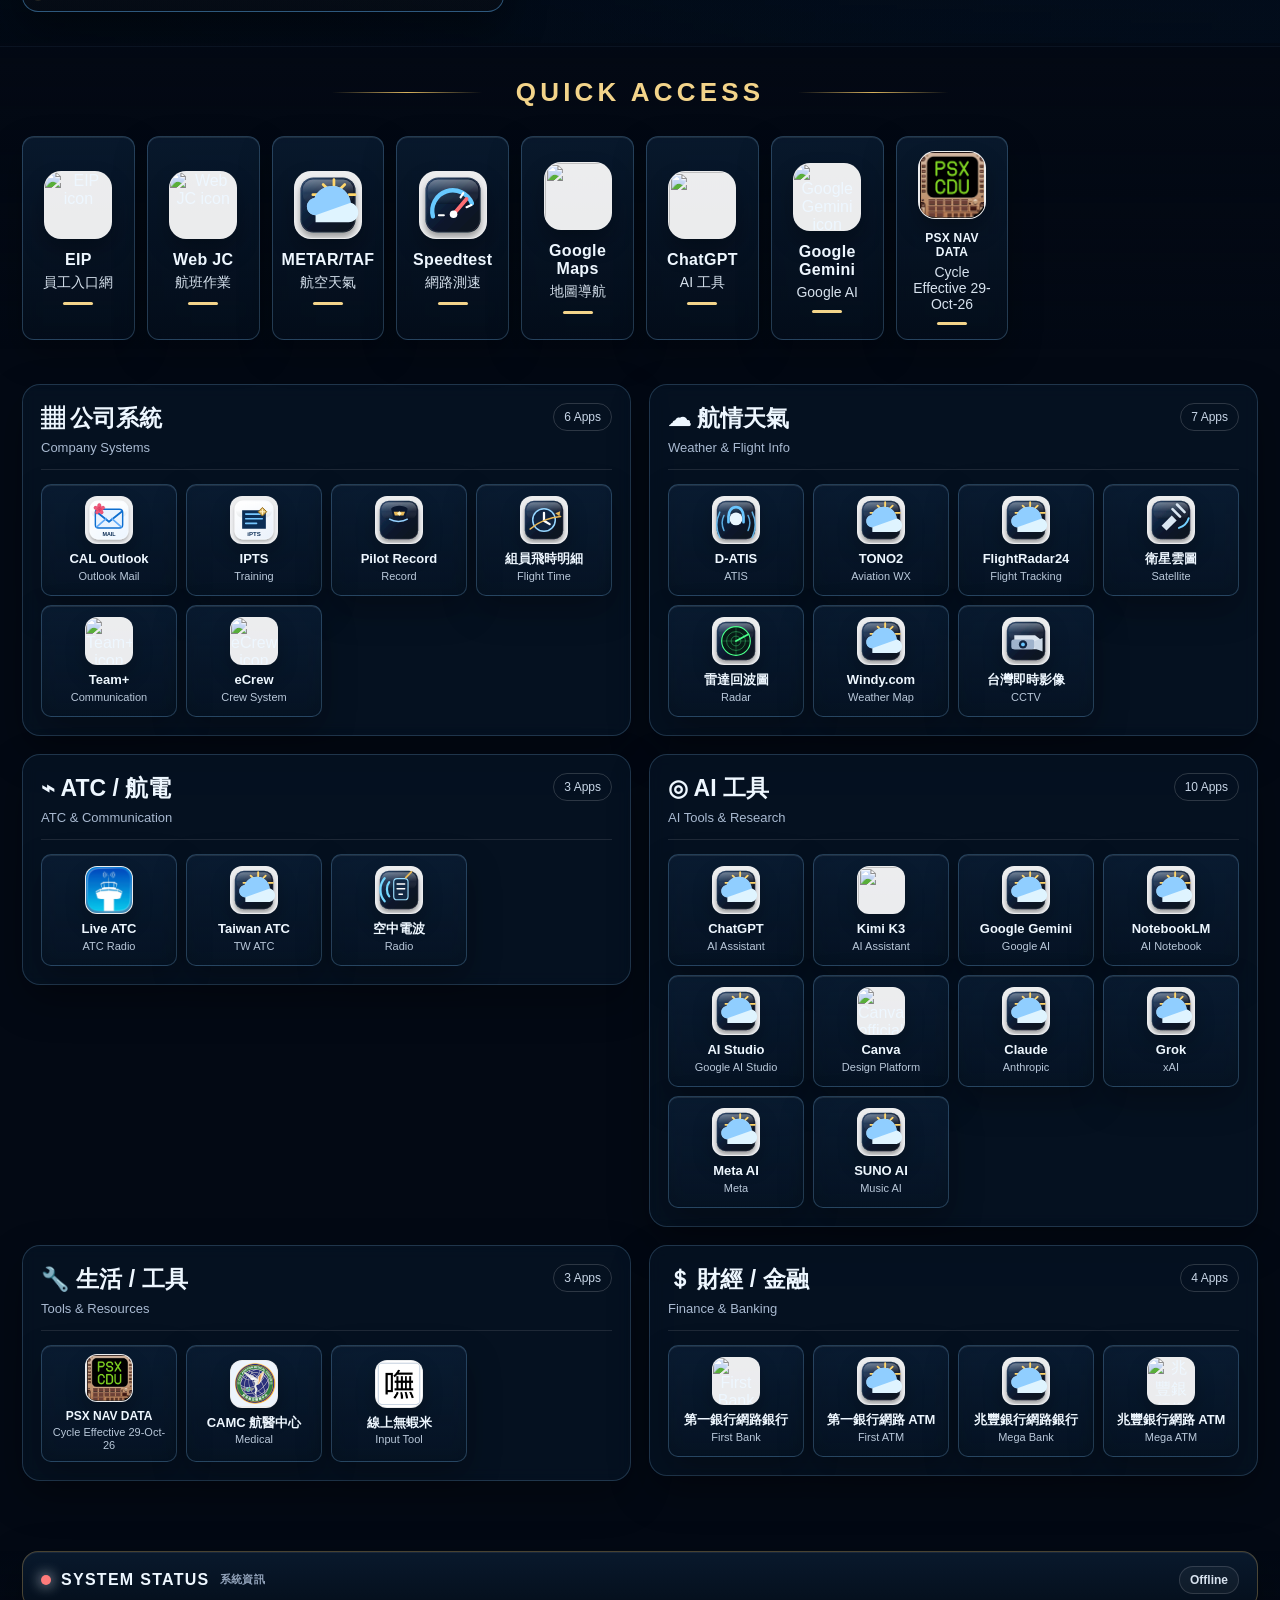
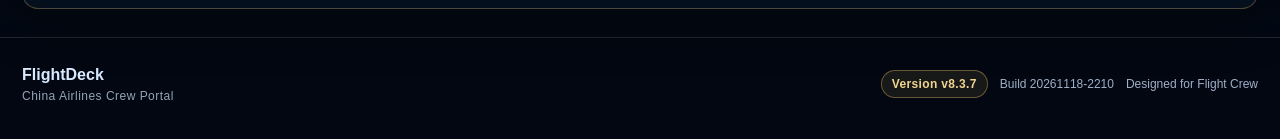
==== commit 5000f43d: "Restore RCTP ATIS.guru source" ====
--- a/index.html
+++ b/index.html
@@ -13,13 +13,13 @@
     document.documentElement.dataset.heroStyle = ["1","2","3"].includes(style) ? style : "1";
   }());
 </script>
-<link href="css/style.css?v=20261102-1359" rel="stylesheet"/>
+<link href="css/style.css?v=20261118-2210" rel="stylesheet"/>
 </head>
 <body>
 <main id="top">
 <section class="hero">
 <div aria-hidden="true" class="hero-stage" id="heroStage">
-<img alt="" class="hero-slide is-active" decoding="async" fetchpriority="high" src="images/hero.webp?v=20261102-1359"/>
+<img alt="" class="hero-slide is-active" decoding="async" fetchpriority="high" src="images/hero.webp?v=20261118-2210"/>
 </div>
 <a aria-label="China Airlines Crew Portal Home" class="hero-logo-link" href="#top">
 <img alt="China Airlines Crew Portal logo" class="hero-logo" src="images/flightdeck-logo.webp"/>
@@ -318,7 +318,7 @@
           <div><b>ARINC route</b><span id="diagArincRoute">--</span></div>
           <div><b>ARINC HTTP</b><span id="diagArincHttp">--</span></div>
           <div><b>Browser cache</b><span id="diagCache">No-store requests</span></div>
-          <div><b>Version</b><span id="diagVersion">v8.3.6 · 20261102-1359</span></div>
+          <div><b>Version</b><span id="diagVersion">v8.3.7 · 20261118-2210</span></div>
         </div>
       </details>
       <a class="system-visitor-link" href="visitor-stats.html" target="_blank" rel="noopener noreferrer">
@@ -334,20 +334,20 @@
       <span>China Airlines Crew Portal</span>
     </div>
     <div class="footer-version" aria-label="Version information">
-      <span class="version-pill" id="footerVersion">Version v8.3.6</span>
-      <span id="footerBuild">Build 20261102-1359</span>
+      <span class="version-pill" id="footerVersion">Version v8.3.7</span>
+      <span id="footerBuild">Build 20261118-2210</span>
       <span>Designed for Flight Crew</span>
     </div>
   </div>
 </footer>
-<script src="js/app-1.js?v=20261102-1359"></script>
+<script src="js/app-1.js?v=20261118-2210"></script>
 <script src="js/app-2.js?v=20260730-0903"></script>
 <script src="js/app-3.js?v=6.6.3"></script>
 <script src="js/visitor-tracker.js?v=20260904-2015"></script>
-<script src="js/app-4.js?v=20261102-1359"></script>
-<script src="js/airport-mrt.js?v=20261102-1359"></script>
-<script src="js/high-speed-rail.js?v=20261102-1359"></script>
-<script src="js/hero-slider.js?v=20261102-1359"></script>
-<script src="js/hero-help.js?v=20261102-1359"></script>
+<script src="js/app-4.js?v=20261118-2210"></script>
+<script src="js/airport-mrt.js?v=20261118-2210"></script>
+<script src="js/high-speed-rail.js?v=20261118-2210"></script>
+<script src="js/hero-slider.js?v=20261118-2210"></script>
+<script src="js/hero-help.js?v=20261118-2210"></script>
 </body>
 </html>
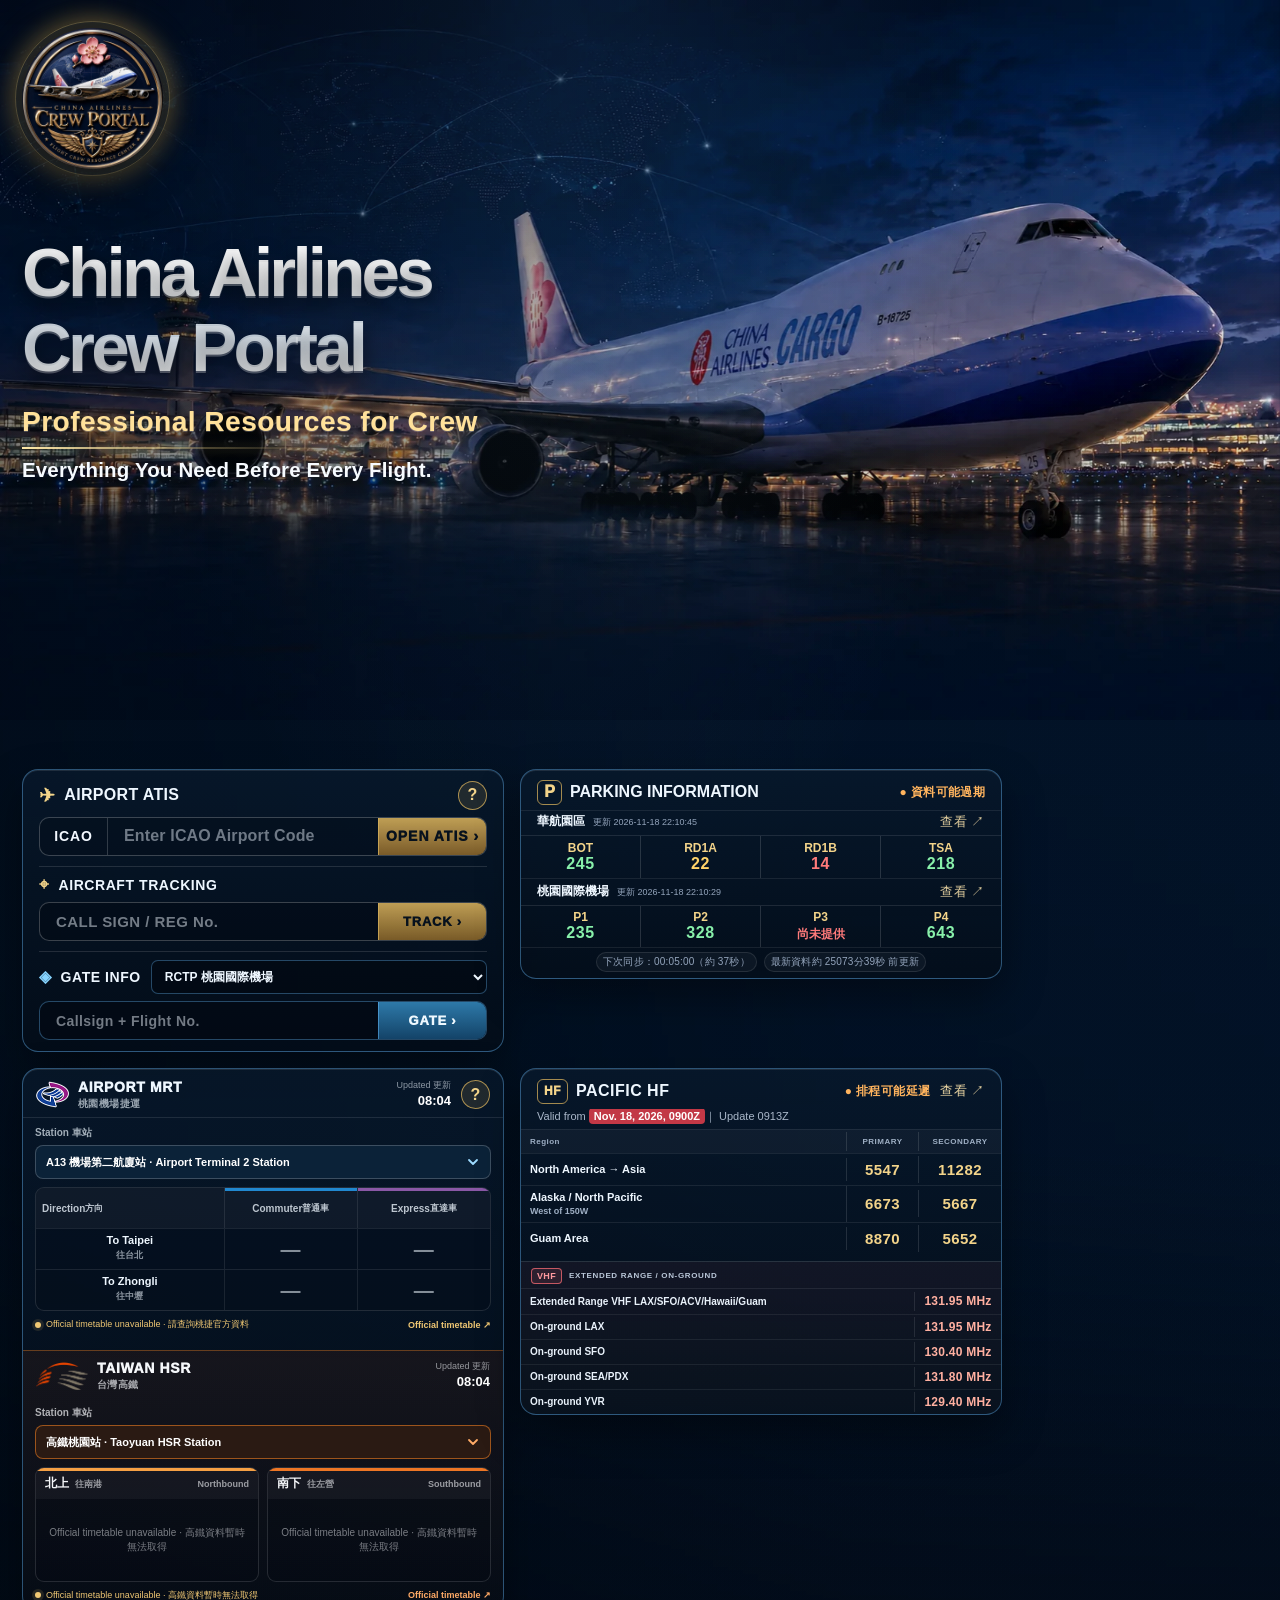
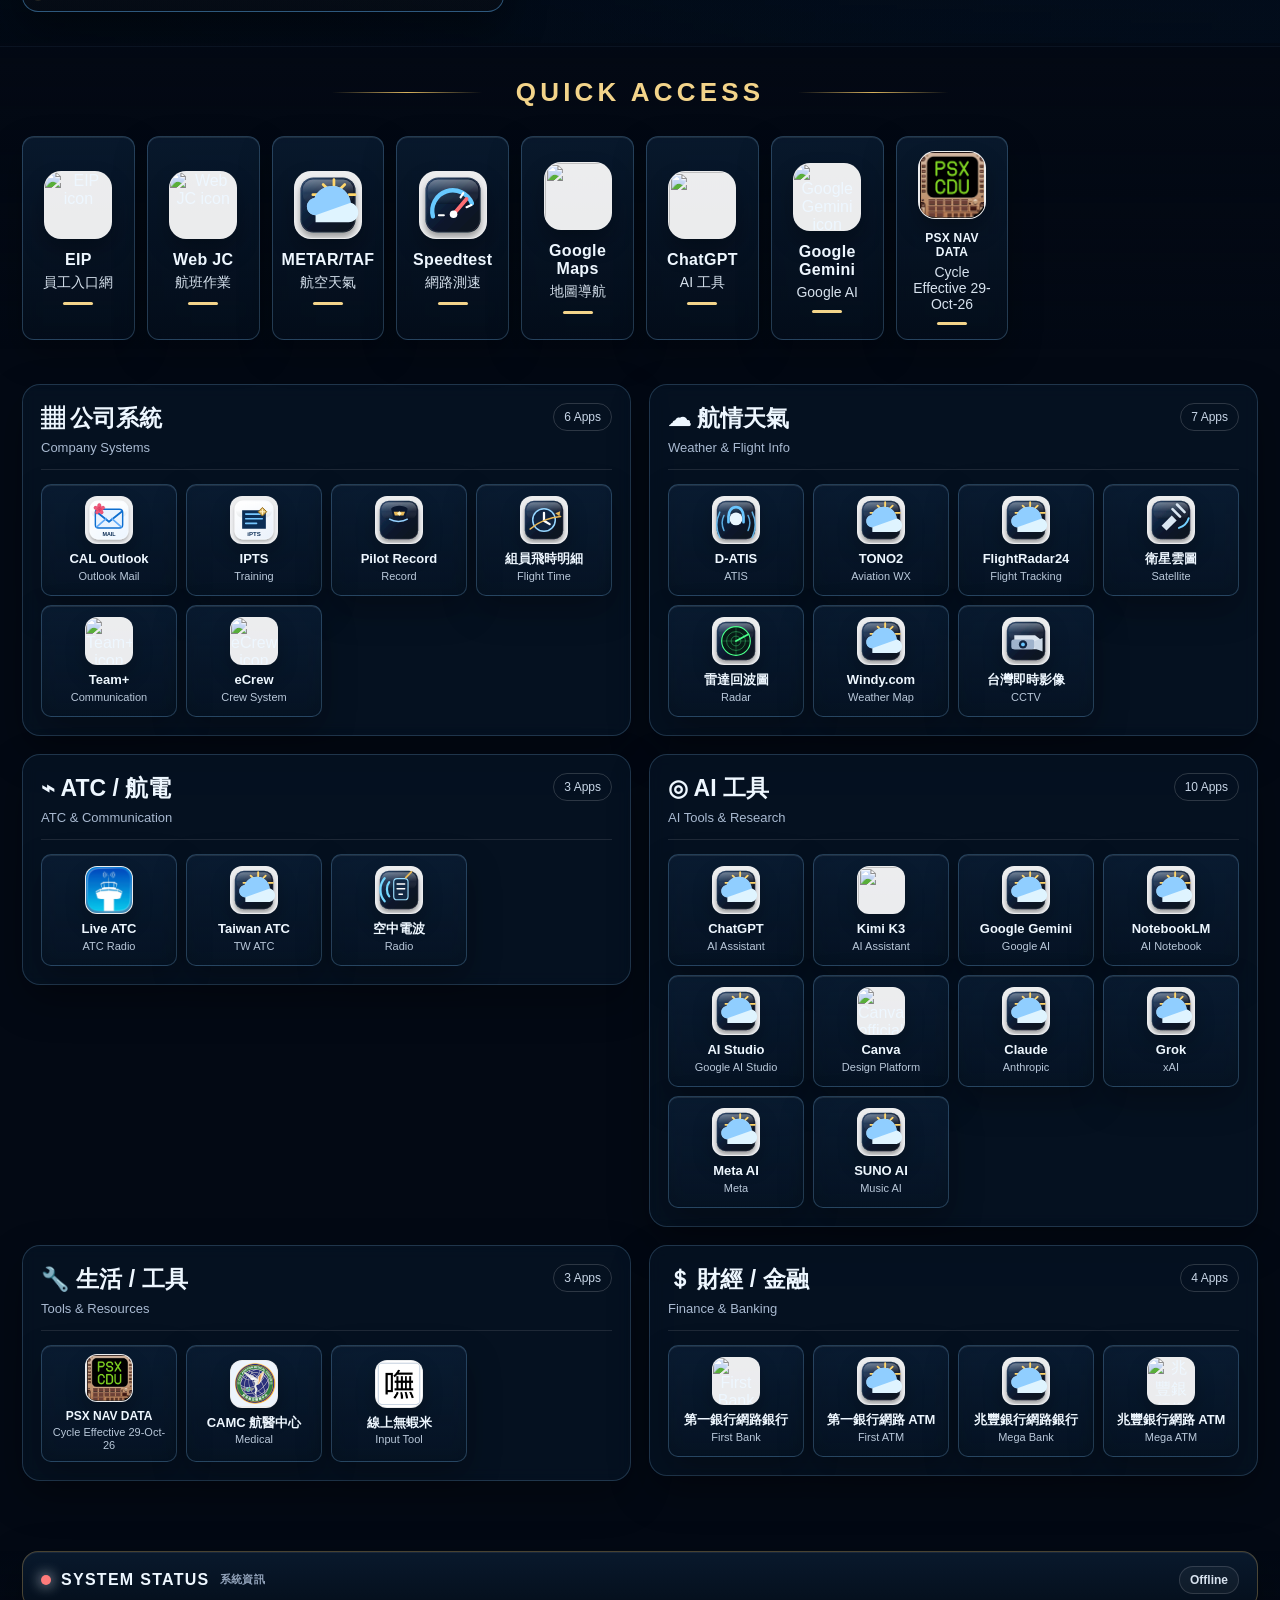
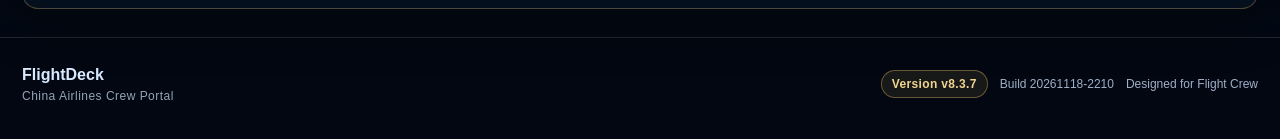
==== commit 0c26459b: "Point RCTP D-ATIS shortcut to ATIS.guru" ====
--- a/index.html
+++ b/index.html
@@ -177,7 +177,7 @@
 <img alt="eCrew icon" loading="lazy" src="https://cdn.aptoide.com/imgs/a/c/c/acc7b4cdf26a0dfbe7acfe9b95b7904e_icon.png"/>
 <strong>eCrew</strong><span>Crew System</span>
 </a></div></section>
-<section class="resource-section" id="weather"><div class="resource-head"><div><h2>☁ 航情天氣</h2><p>Weather &amp; Flight Info</p></div><span class="count">7 Apps</span></div><div class="apps"><a aria-label="D-ATIS" class="app-card" href="https://info.coffeeteaorme.vip/Public-D-ATIS/RCTP" rel="noopener noreferrer" target="_blank">
+<section class="resource-section" id="weather"><div class="resource-head"><div><h2>☁ 航情天氣</h2><p>Weather &amp; Flight Info</p></div><span class="count">7 Apps</span></div><div class="apps"><a aria-label="D-ATIS" class="app-card" href="https://atis.guru/atis/RCTP" rel="noopener noreferrer" target="_blank">
 <img alt="" loading="lazy" onerror="this.src='data:image/svg+xml;charset=UTF-8,%3Csvg%20xmlns%3D%22http%3A//www.w3.org/2000/svg%22%20width%3D%22128%22%20height%3D%22128%22%20viewBox%3D%220%200%20122%20122%22%3E%3Cdefs%3E%3ClinearGradient%20id%3D%22bg%22%20x1%3D%220%22%20y1%3D%220%22%20x2%3D%221%22%20y2%3D%221%22%3E%3Cstop%20stop-color%3D%22%23203b61%22/%3E%3Cstop%20offset%3D%22.55%22%20stop-color%3D%22%2308182d%22/%3E%3Cstop%20offset%3D%221%22%20stop-color%3D%22%2307101c%22/%3E%3C/linearGradient%3E%3ClinearGradient%20id%3D%22gloss%22%20x1%3D%220%22%20y1%3D%220%22%20x2%3D%220%22%20y2%3D%221%22%3E%3Cstop%20stop-color%3D%22%23fff%22%20stop-opacity%3D%22.38%22/%3E%3Cstop%20offset%3D%22.55%22%20stop-color%3D%22%23fff%22%20stop-opacity%3D%22.06%22/%3E%3Cstop%20offset%3D%221%22%20stop-color%3D%22%23000%22%20stop-opacity%3D%22.22%22/%3E%3C/linearGradient%3E%3Cfilter%20id%3D%22s%22%20x%3D%22-20%25%22%20y%3D%22-20%25%22%20width%3D%22140%25%22%20height%3D%22140%25%22%3E%3CfeDropShadow%20dx%3D%220%22%20dy%3D%228%22%20stdDeviation%3D%226%22%20flood-color%3D%22%23000%22%20flood-opacity%3D%22.35%22/%3E%3C/filter%3E%3C/defs%3E%3Crect%20x%3D%2210%22%20y%3D%2210%22%20width%3D%22102%22%20height%3D%22102%22%20rx%3D%2224%22%20fill%3D%22url%28%23bg%29%22%20filter%3D%22url%28%23s%29%22/%3E%3Crect%20x%3D%2214%22%20y%3D%2214%22%20width%3D%2294%22%20height%3D%2245%22%20rx%3D%2219%22%20fill%3D%22url%28%23gloss%29%22/%3E%3Crect%20x%3D%2211%22%20y%3D%2211%22%20width%3D%22100%22%20height%3D%22100%22%20rx%3D%2224%22%20fill%3D%22none%22%20stroke%3D%22%23fff%22%20stroke-opacity%3D%22.22%22/%3E%3Ccircle%20cx%3D%2272%22%20cy%3D%2242%22%20r%3D%2216%22%20fill%3D%22%23ffd66b%22/%3E%3Cpath%20d%3D%22M72%2014v11M72%2059v11M44%2042H33M111%2042h-11M52%2023l8%208M92%2023l-8%208%22%20stroke%3D%22%23ffd66b%22%20stroke-width%3D%225%22%20stroke-linecap%3D%22round%22/%3E%3Cpath%20d%3D%22M38%2080c-9%200-16-7-16-16%200-8%206-15%2014-16%205-13%2018-22%2033-22%2018%200%2032%2013%2034%2031%208%202%2014%209%2014%2018%200%2010-8%2018-18%2018H38z%22%20fill%3D%22%23dff4ff%22/%3E%3Cpath%20d%3D%22M38%2080c-9%200-16-7-16-16%200-8%206-15%2014-16%205-13%2018-22%2033-22%2018%200%2032%2013%2034%2031%22%20fill%3D%22%2362b9ff%22%20opacity%3D%22.62%22/%3E%3C/svg%3E'" src="data:image/svg+xml;charset=UTF-8,%3Csvg%20xmlns%3D%22http%3A//www.w3.org/2000/svg%22%20width%3D%22128%22%20height%3D%22128%22%20viewBox%3D%220%200%20122%20122%22%3E%3Cdefs%3E%3ClinearGradient%20id%3D%22bg%22%20x1%3D%220%22%20y1%3D%220%22%20x2%3D%221%22%20y2%3D%221%22%3E%3Cstop%20stop-color%3D%22%23203b61%22/%3E%3Cstop%20offset%3D%22.55%22%20stop-color%3D%22%2308182d%22/%3E%3Cstop%20offset%3D%221%22%20stop-color%3D%22%2307101c%22/%3E%3C/linearGradient%3E%3ClinearGradient%20id%3D%22gloss%22%20x1%3D%220%22%20y1%3D%220%22%20x2%3D%220%22%20y2%3D%221%22%3E%3Cstop%20stop-color%3D%22%23fff%22%20stop-opacity%3D%22.38%22/%3E%3Cstop%20offset%3D%22.55%22%20stop-color%3D%22%23fff%22%20stop-opacity%3D%22.06%22/%3E%3Cstop%20offset%3D%221%22%20stop-color%3D%22%23000%22%20stop-opacity%3D%22.22%22/%3E%3C/linearGradient%3E%3Cfilter%20id%3D%22s%22%20x%3D%22-20%25%22%20y%3D%22-20%25%22%20width%3D%22140%25%22%20height%3D%22140%25%22%3E%3CfeDropShadow%20dx%3D%220%22%20dy%3D%228%22%20stdDeviation%3D%226%22%20flood-color%3D%22%23000%22%20flood-opacity%3D%22.35%22/%3E%3C/filter%3E%3C/defs%3E%3Crect%20x%3D%2210%22%20y%3D%2210%22%20width%3D%22102%22%20height%3D%22102%22%20rx%3D%2224%22%20fill%3D%22url%28%23bg%29%22%20filter%3D%22url%28%23s%29%22/%3E%3Crect%20x%3D%2214%22%20y%3D%2214%22%20width%3D%2294%22%20height%3D%2245%22%20rx%3D%2219%22%20fill%3D%22url%28%23gloss%29%22/%3E%3Crect%20x%3D%2211%22%20y%3D%2211%22%20width%3D%22100%22%20height%3D%22100%22%20rx%3D%2224%22%20fill%3D%22none%22%20stroke%3D%22%23fff%22%20stroke-opacity%3D%22.22%22/%3E%3Cpath%20d%3D%22M61%2075a17%2017%200%201%200%200-34%2017%2017%200%200%200%200%2034z%22%20fill%3D%22%23eaf7ff%22/%3E%3Cpath%20d%3D%22M41%2067V52c0-14%208-25%2020-25s20%2011%2020%2025v15%22%20stroke%3D%22%2369c6ff%22%20stroke-width%3D%227%22%20fill%3D%22none%22%20stroke-linecap%3D%22round%22/%3E%3Cpath%20d%3D%22M29%2049c-6%2012-6%2027%200%2040M93%2049c6%2012%206%2027%200%2040M18%2040c-10%2021-10%2046%200%2067M104%2040c10%2021%2010%2046%200%2067%22%20stroke%3D%22%2369c6ff%22%20stroke-width%3D%224%22%20fill%3D%22none%22%20stroke-linecap%3D%22round%22%20opacity%3D%22.85%22/%3E%3C/svg%3E"/>
 <strong>D-ATIS</strong><span>ATIS</span>
 </a>
